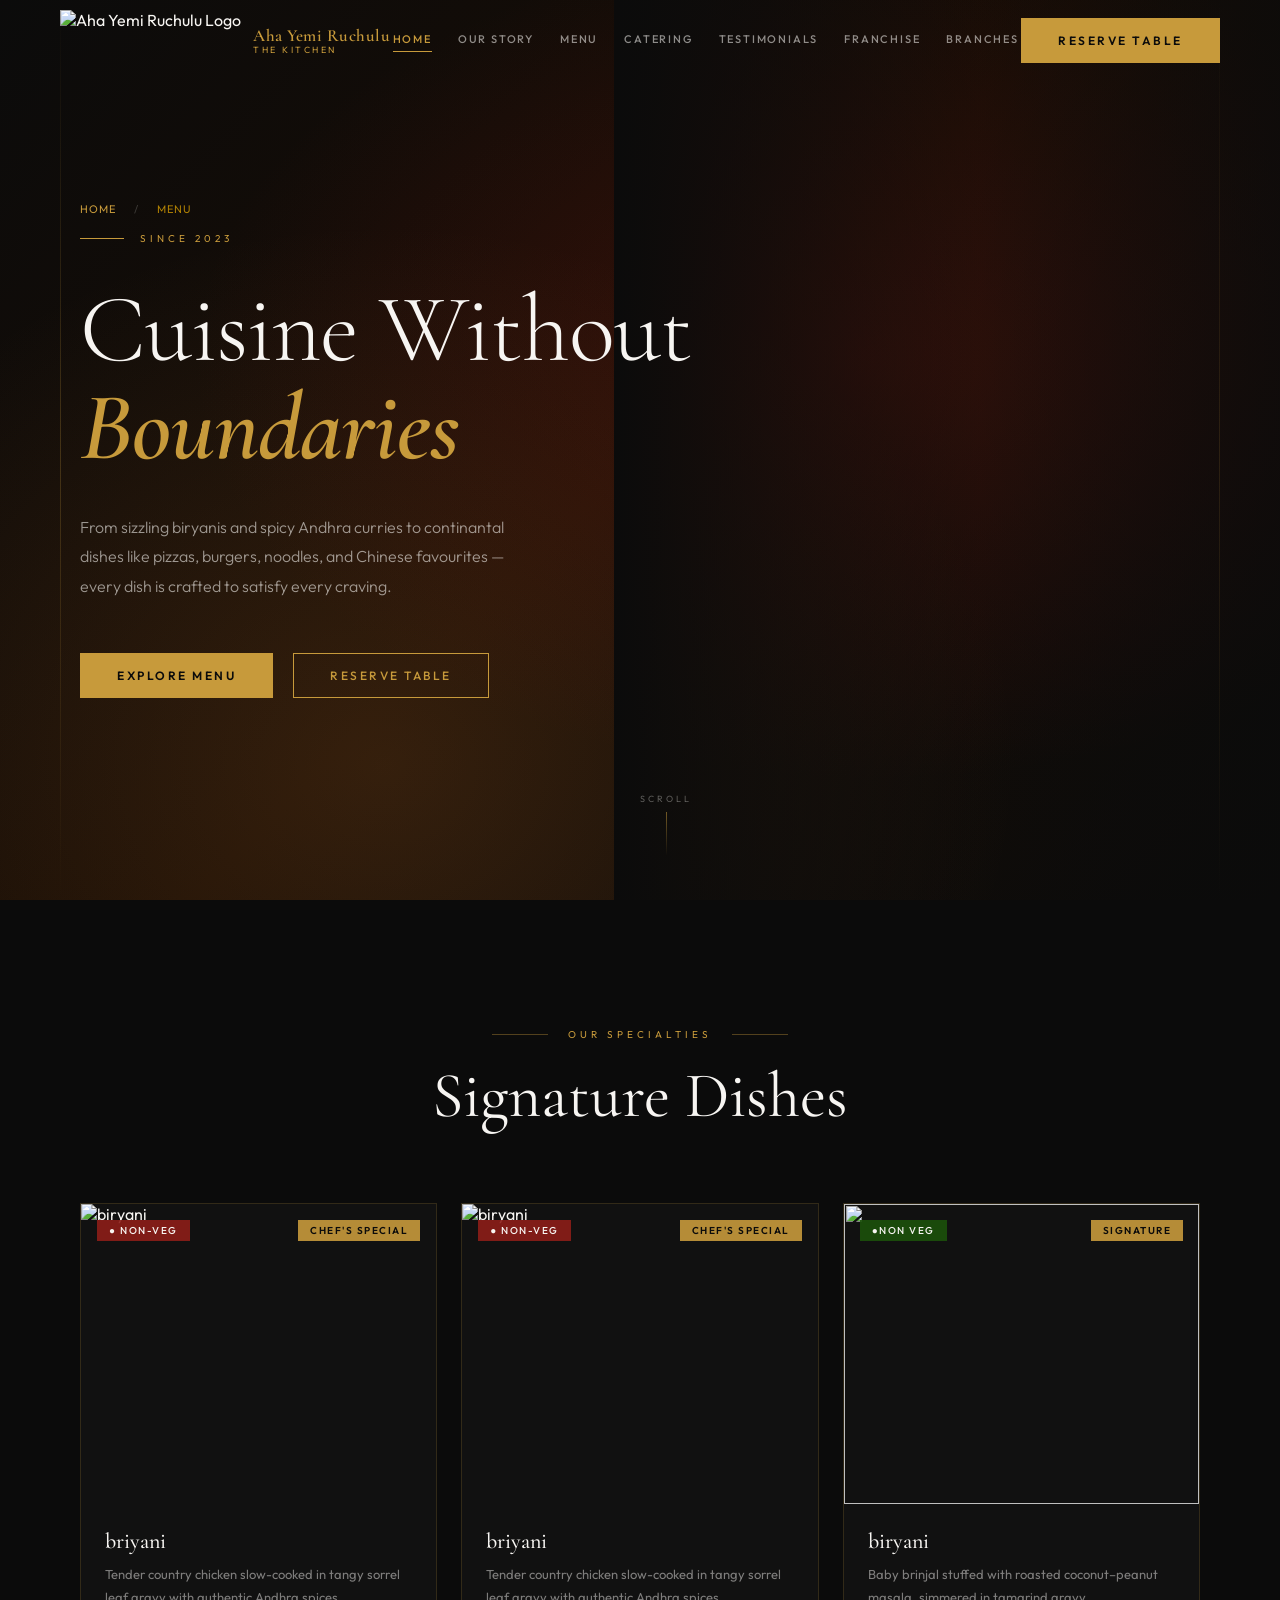
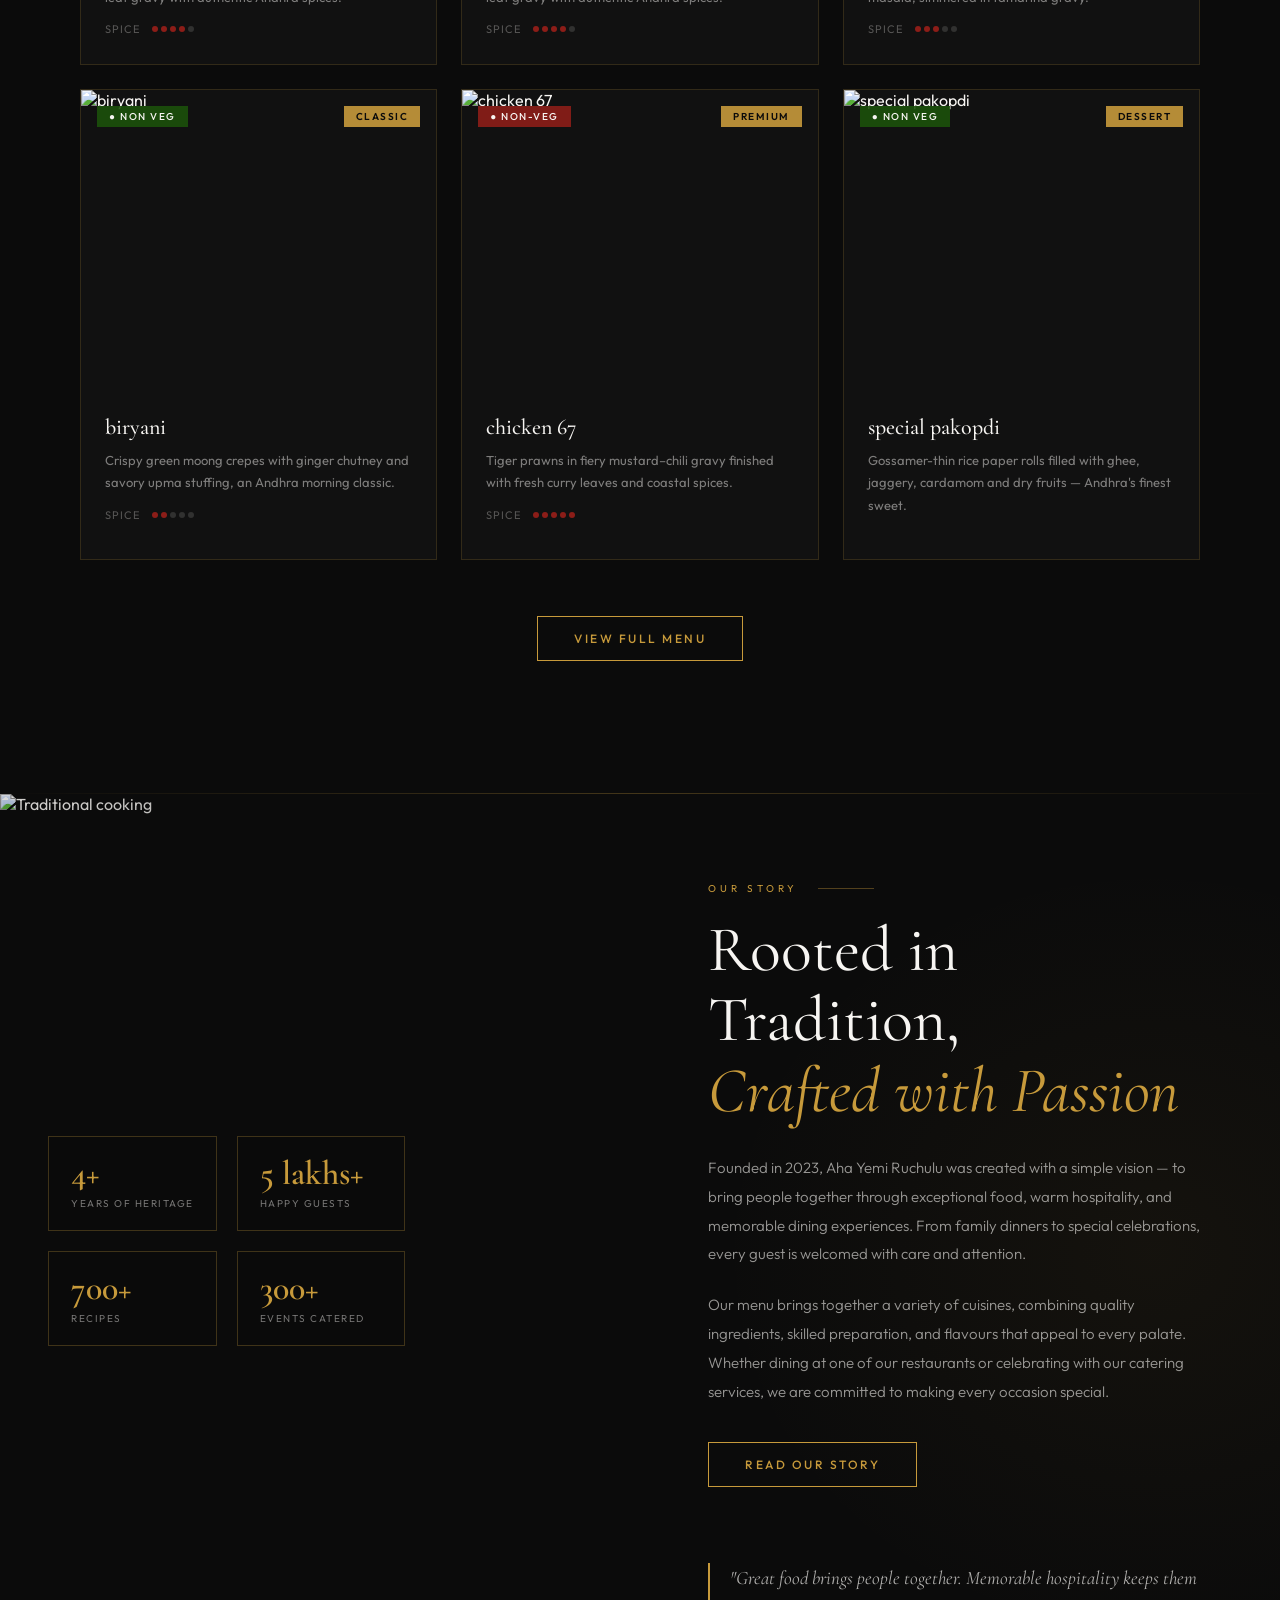
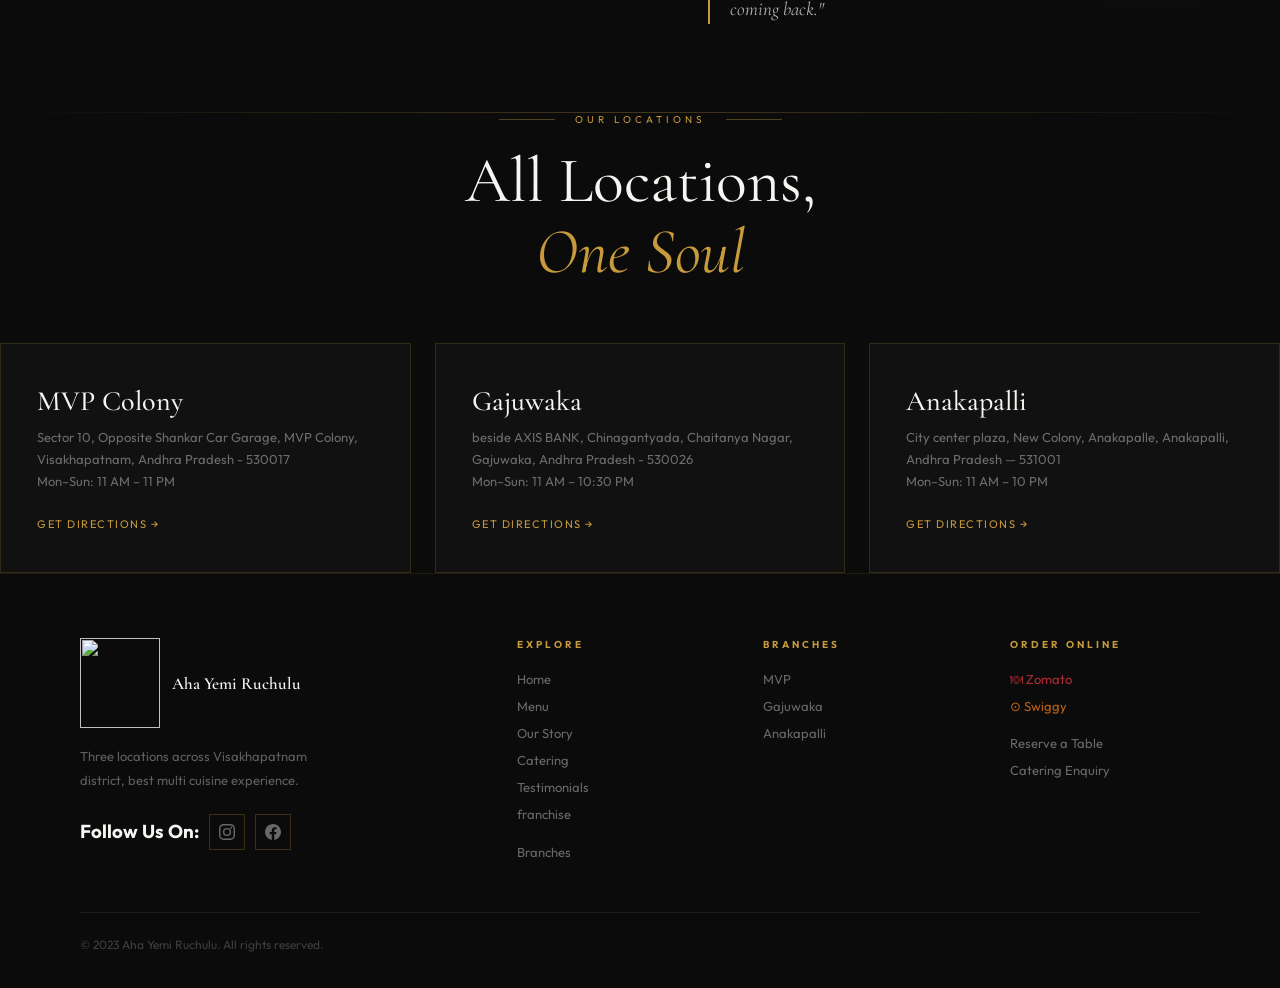
==== index.html @ ed6bdd8c "Update index.html" ====
<!DOCTYPE html>
<html lang="en">
<head>
  <meta charset="UTF-8">
  <meta name="viewport" content="width=device-width, initial-scale=1.0">
  <title>Aha Yemi Ruchulu</title>
  <link rel="icon" type="image/png" href="https://res.cloudinary.com/dfei2jta8/image/upload/v1780741796/Aha-Logo_krzi1l.png">
  <meta name="description" content="Experience the finest blend of Indian, Chinese, Continental, Burgers, Pizzas, and signature Andhra specialties at Aha Yemi Ruchulu — where every craving finds its perfect flavor.">
  
<link rel="stylesheet" href="css/style.css">
<link rel="stylesheet" href="css/story.css">
<link rel="stylesheet" href="css/testimonials.css">
<link rel="stylesheet" href="css/reseve.css">
<link rel="stylesheet" href="css/catering.css">
<link rel="stylesheet" href="css/branches.css">
</head>
<body>

<!-- ═══ NAVBAR ═══ -->
<nav id="navbar">
  <a href="index.html" class="nav-logo">
   <div class="nav-logo-icon">
  <img
    class="logo-img"
    src="https://res.cloudinary.com/dfei2jta8/image/upload/v1780741796/Aha-Logo_krzi1l.png"
    alt="Aha Yemi Ruchulu Logo">
</div>
    <div class="nav-logo-text"><h2>Aha Yemi Ruchulu</h2><span> The Kitchen</span></div>
  </a>
  <div class="nav-links">
    <a href="index.html" data-page="home">Home</a>
    <a href="story.html">Our Story</a>
    <a href="menu.html">Menu</a>
    <a href="catering.html">Catering</a>
    <a href="testimonials.html">testimonials</a>
    <a href="franchise.html">franchise</a>
    <a href="branches.html">Branches</a>
  </div>
  <a href="reserve.html" class="btn-fill nav-cta desktop">Reserve Table</a>
  <button class="hamburger" id="hamburger" aria-label="Open menu">
    <span></span><span></span><span></span>
  </button>
</nav>

<!-- ═══ MOBILE MENU ═══ -->
<div id="mobile-menu" class="mobile-menu">
  <button class="mobile-close" id="mobile-close">✕</button>
  <a href="index.html">Home</a>
  <a href="menu.html">Menu</a>
  <a href="story.html">Our Story</a>
  <a href="catering.html">Catering</a>
  <a href="testimonials.html">testimonials</a>
  <a href="franchise.html">franchise</a>
  <a href="branches.html">Branches</a>
  <a href="reserve.html">Reserve Table</a>
</div>

<!-- ═══ HERO ═══ -->
<section class="hero">
  <div class="hero-bg"></div>
  <div class="hero-img-wrap">
    <img src="https://i.pinimg.com/1200x/a8/12/cb/a812cbc6dd3bc64626fde66f10c3a829.jpg" alt="Telugu cuisine spread">
    <!-- https://images.unsplash.com/photo-1567337710282-00832b415979?w=1400&q=80 -->
  </div>
  <div class="hero-line-l"></div>
  <div class="hero-line-r"></div>
  <div class="hero-content">
        <div class="breadcrumb"><a href="index.html">Home</a><span class="sep">/</span><span>Menu</span></div>
    <div class="hero-eyebrow">
      <span class="line"></span>
      <span>since 2023 </span>
    </div>
    <h1 class="hero-title">Cuisine Without</h1>
    <span class="hero-title-accent">Boundaries</span>
    <p class="hero-sub">From sizzling biryanis and spicy Andhra curries to continantal dishes like pizzas, burgers, noodles, and Chinese favourites — every dish is crafted to satisfy every craving.</p>
    <div class="hero-actions">
      <a href="menu.html" class="btn-fill">Explore Menu</a>
      <a href="reserve.html" class="btn-gold">Reserve Table</a>
    </div>
  </div>
  <div class="hero-scroll">
    <span>Scroll</span>
    <div class="hero-scroll-line"></div>
  </div>
</section>

<!-- ═══ TICKER ═══ -->
<!-- <div class="ticker-strip">
  <div class="ticker-inner">
    <span>● Authentic Andhra Flavors</span>
    <span>● Slow-Cooked Biryanis</span>
    <span>● Gongura Specialties</span>
    <span>● Andhra Thali</span>
    <span>● Hyderabadi Classics</span>
    <span>● Traditional Sweets</span>
    <span>● Farm-Fresh Ingredients</span>
    <span>● Visakhapatnam's Finest</span>
    <span>● Authentic Andhra Flavors</span>
    <span>● Slow-Cooked Biryanis</span>
    <span>● Gongura Specialties</span>
    <span>● Andhra Thali</span>
    <span>● Hyderabadi Classics</span>
    <span>● Traditional Sweets</span>
    <span>● Farm-Fresh Ingredients</span>
    <span>● Visakhapatnam's Finest</span>
  </div>
</div> -->

<!-- ═══ SIGNATURE DISHES ═══ -->
<section class="dishes-section">
  <div class="reveal" style="text-align:center; margin-bottom:72px;">
    <div class="sec-label"><span>Our Specialties</span></div>
    <h2 class="sec-title center">Signature Dishes</h2>
  </div>
  <div class="dishes-grid">

    <div class="dish-card reveal delay-1">
      <div class="dish-card-img">
        <img src="assets/DSC01522.JPG" alt="biryani">
        <div class="dish-card-tags">
          <span class="tag-pill tag-nonv">● Non-Veg</span>
          <span class="tag-pill tag-gold">Chef's Special</span>
        </div>
      </div>
      <div class="dish-info">
        <div class="dish-name-row">
          <h3 class="dish-name">briyani</h3>
        </div>
        <p class="dish-desc">Tender country chicken slow-cooked in tangy sorrel leaf gravy with authentic Andhra spices.</p>
        <div class="dish-meta">
          <span style="font-size:11px;color:rgba(247,245,242,.3);letter-spacing:1px;text-transform:uppercase;">Spice</span>
          <div class="spice"><div class="sp on"></div><div class="sp on"></div><div class="sp on"></div><div class="sp on"></div><div class="sp"></div></div>
        </div>
      </div>
    </div>

    <div class="dish-card reveal delay-1">
      <div class="dish-card-img">
        <img src="assets/DSC01412.JPG" alt="biryani">
        <div class="dish-card-tags">
          <span class="tag-pill tag-nonv">● Non-Veg</span>
          <span class="tag-pill tag-gold">Chef's Special</span>
        </div>
      </div>
      <div class="dish-info">
        <div class="dish-name-row">
          <h3 class="dish-name">briyani</h3>
        </div>
        <p class="dish-desc">Tender country chicken slow-cooked in tangy sorrel leaf gravy with authentic Andhra spices.</p>
        <div class="dish-meta">
          <span style="font-size:11px;color:rgba(247,245,242,.3);letter-spacing:1px;text-transform:uppercase;">Spice</span>
          <div class="spice"><div class="sp on"></div><div class="sp on"></div><div class="sp on"></div><div class="sp on"></div><div class="sp"></div></div>
        </div>
      </div>
    </div>

    <div class="dish-card reveal delay-3">
      <div class="dish-card-img">
        <img src="assets/menu_image.jpg" >
        <div class="dish-card-tags">
          <span class="tag-pill tag-veg">●Non Veg</span>
          <span class="tag-pill tag-gold">Signature</span>
        </div>
      </div>
      <div class="dish-info">
        <div class="dish-name-row">
          <h3 class="dish-name">biryani</h3>
        </div>
        <p class="dish-desc">Baby brinjal stuffed with roasted coconut–peanut masala, simmered in tamarind gravy.</p>
        <div class="dish-meta">
          <span style="font-size:11px;color:rgba(247,245,242,.3);letter-spacing:1px;text-transform:uppercase;">Spice</span>
          <div class="spice"><div class="sp on"></div><div class="sp on"></div><div class="sp on"></div><div class="sp"></div><div class="sp"></div></div>
        </div>
      </div>
    </div>

    <div class="dish-card reveal delay-1">
      <div class="dish-card-img">
        <img src="assets/DSC01526.JPG" alt="biryani">
        <div class="dish-card-tags">
          <span class="tag-pill tag-veg">● Non Veg</span>
          <span class="tag-pill tag-gold">Classic</span>
        </div>
      </div>
      <div class="dish-info">
        <div class="dish-name-row">
          <h3 class="dish-name">biryani</h3>
          <!-- <span class="dish-price">₹180</span> -->
        </div>
        <p class="dish-desc">Crispy green moong crepes with ginger chutney and savory upma stuffing, an Andhra morning classic.</p>
        <div class="dish-meta">
          <span style="font-size:11px;color:rgba(247,245,242,.3);letter-spacing:1px;text-transform:uppercase;">Spice</span>
          <div class="spice"><div class="sp on"></div><div class="sp on"></div><div class="sp"></div><div class="sp"></div><div class="sp"></div></div>
        </div>
      </div>
    </div>

    <div class="dish-card reveal delay-2">
      <div class="dish-card-img">
        <img src="assets/DSC01455.JPG" alt="chicken 67">
        <div class="dish-card-tags">
          <span class="tag-pill tag-nonv">● Non-Veg</span>
          <span class="tag-pill tag-gold">Premium</span>
        </div>
      </div>
      <div class="dish-info">
        <div class="dish-name-row">
          <h3 class="dish-name">chicken 67</h3>
        </div>
        <p class="dish-desc">Tiger prawns in fiery mustard–chili gravy finished with fresh curry leaves and coastal spices.</p>
        <div class="dish-meta">
          <span style="font-size:11px;color:rgba(247,245,242,.3);letter-spacing:1px;text-transform:uppercase;">Spice</span>
          <div class="spice"><div class="sp on"></div><div class="sp on"></div><div class="sp on"></div><div class="sp on"></div><div class="sp on"></div></div>
        </div>
      </div>
    </div>

    <div class="dish-card reveal delay-3">
      <div class="dish-card-img">
        <img src="assets/DSC01365.JPG" alt="special pakopdi">
        <div class="dish-card-tags">
          <span class="tag-pill tag-veg">● Non Veg</span>
          <span class="tag-pill tag-gold">Dessert</span>
        </div>
      </div>
      <div class="dish-info">
        <div class="dish-name-row">
          <h3 class="dish-name">special pakopdi</h3>
        </div>
        <p class="dish-desc">Gossamer-thin rice paper rolls filled with ghee, jaggery, cardamom and dry fruits — Andhra's finest sweet.</p>
      </div>
    </div>

  </div>
  <div style="text-align:center;margin-top:56px;">
    <a href="menu.html" class="btn-gold">View Full Menu</a>
  </div>
</section>

<div class="section-divider"></div>

<!-- ═══ STORY STRIP ═══ -->
<section class="story-strip">
  <div class="story-img reveal-l">
    <img src="assets/DSC01334.JPG" alt="Traditional cooking">
    <div class="story-stats">
      <div class="stat-box"><div class="stat-num" data-count="15" data-suffix="+">4+</div><div class="stat-label">Years Of Heritage</div></div>
      <div class="stat-box"><div class="stat-num" data-count="500000" data-suffix="+">5 lakhs+</div><div class="stat-label">Happy Guests</div></div>
      <div class="stat-box"><div class="stat-num" data-count="120" data-suffix="+">700+</div><div class="stat-label">Recipes</div></div>
      <div class="stat-box"><div class="stat-num" data-count="500" data-suffix="+">300+</div><div class="stat-label">Events Catered</div></div>
    </div>
  </div>
  <div class="story-text reveal-r">
    <div class="sec-label left"><span>Our Story</span></div>
    <h2 class="sec-title" style="margin-bottom:28px;">
      Rooted in Tradition,<br><em>Crafted with Passion</em>
    </h2>
    <p style="font-size:15px;line-height:1.92;color:rgba(247,245,242,.6);margin-bottom:22px;font-weight:300;">
      Founded in 2023, Aha Yemi Ruchulu was created with a simple vision — to bring people together through exceptional food, warm hospitality, and memorable dining experiences. From family dinners to special celebrations, every guest is welcomed with care and attention.
    </p>
    
    <p style="font-size:15px;line-height:1.92;color:rgba(247,245,242,.6);margin-bottom:36px;font-weight:300;">
      Our menu brings together a variety of cuisines, combining quality ingredients, skilled preparation, and flavours that appeal to every palate. Whether dining at one of our restaurants or celebrating with our catering services, we are committed to making every occasion special.
    </p>
    
    <a href="story.html" class="btn-gold">Read Our Story</a>
    
    <div class="story-quote">
      "Great food brings people together. Memorable hospitality keeps them coming back."
    </div>
  </div>
</section>

<div class="section-divider"></div>

<!-- ═══ BRANCHES STRIP ═══ -->
<section class="z">
  <div class="reveal" style="text-align:center;margin-bottom:56px;">
    <div class="sec-label"><span>Our Locations</span></div>
    <h2 class="sec-title center">All Locations,<br><em>One Soul</em></h2>
  </div>
  <div class="locations-grid">
    <a href="https://maps.app.goo.gl/ovn1dA99WKLaHt5z6" class="location-card reveal delay-1" target="_blank">

      <h3>MVP Colony</h3>
      <p>Sector 10, Opposite Shankar Car Garage, MVP Colony, Visakhapatnam, Andhra Pradesh - 530017<br>Mon–Sun: 11 AM – 11 PM</p>
      <span class="loc-link">Get Directions →</span>
    </a>
    <a href="https://maps.app.goo.gl/y9RdgmKpkf8jzEqk9" class="location-card reveal delay-2" target="_blank">

      <h3>Gajuwaka</h3>
      <p>beside AXIS BANK, Chinagantyada, Chaitanya Nagar, Gajuwaka, Andhra Pradesh - 530026<br>Mon–Sun: 11 AM – 10:30 PM</p>
      <span class="loc-link">Get Directions →</span>
    </a>
    <a href="https://maps.app.goo.gl/Mw4kasLbXvY4PgF19" class="location-card reveal delay-3" target="_blank">

      <h3>Anakapalli</h3>
      <p>City center plaza, New Colony, Anakapalle, Anakapalli, Andhra Pradesh — 531001<br>Mon–Sun: 11 AM – 10 PM</p>
      <span class="loc-link">Get Directions →</span>
    </a>
  </div>
</section>


<!-- ==== FOOTER ==== -->
<footer class="footer">
  <div class="footer-grid">
    <div class="footer-brand">
      <div class="footer-brand-logo"><div class="">
        <span><img src="https://res.cloudinary.com/dfei2jta8/image/upload/v1780741796/Aha-Logo_krzi1l.png" style="width: 80px; height: 90px;"></span>
      </div><h3>Aha Yemi Ruchulu</h3></div>
      <p>Three locations across Visakhapatnam district, best multi cuisine experience.</p>
      <div class="footer-socials">
        <h3 style="position: relative; top:5px;">Follow Us On:</h3>
        <a href="https://www.instagram.com/aha_yemi_ruchulu/" class="soc soc-ig" title="Instagram" target="_blank">
          <svg viewBox="0 0 24 24" width="16" height="16" fill="currentColor"><path d="M12 2.163c3.204 0 3.584.012 4.85.07 3.252.148 4.771 1.691 4.919 4.919.058 1.265.069 1.645.069 4.849 0 3.205-.012 3.584-.069 4.849-.149 3.225-1.664 4.771-4.919 4.919-1.266.058-1.644.07-4.85.07-3.204 0-3.584-.012-4.849-.07-3.26-.149-4.771-1.699-4.919-4.92-.058-1.265-.07-1.644-.07-4.849 0-3.204.013-3.583.07-4.849.149-3.227 1.664-4.771 4.919-4.919 1.266-.057 1.645-.069 4.849-.069zM12 0C8.741 0 8.333.014 7.053.072 2.695.272.273 2.69.073 7.052.014 8.333 0 8.741 0 12c0 3.259.014 3.668.072 4.948.2 4.358 2.618 6.78 6.98 6.98C8.333 23.986 8.741 24 12 24c3.259 0 3.668-.014 4.948-.072 4.354-.2 6.782-2.618 6.979-6.98.059-1.28.073-1.689.073-4.948 0-3.259-.014-3.667-.072-4.947-.196-4.354-2.617-6.78-6.979-6.98C15.668.014 15.259 0 12 0zm0 5.838a6.162 6.162 0 100 12.324 6.162 6.162 0 000-12.324zM12 16a4 4 0 110-8 4 4 0 010 8zm6.406-11.845a1.44 1.44 0 100 2.881 1.44 1.44 0 000-2.881z"/></svg>
        </a>
        <a href="https://www.facebook.com/share/1ChVwjzYAh/?mibextid=wwXIfr" class="soc soc-fb" title="Facebook" target="_blank">
          <svg viewBox="0 0 24 24" width="16" height="16" fill="currentColor"><path d="M24 12.073c0-6.627-5.373-12-12-12s-12 5.373-12 12c0 5.99 4.388 10.954 10.125 11.854v-8.385H7.078v-3.47h3.047V9.43c0-3.007 1.792-4.669 4.533-4.669 1.312 0 2.686.235 2.686.235v2.953H15.83c-1.491 0-1.956.925-1.956 1.874v2.25h3.328l-.532 3.47h-2.796v8.385C19.612 23.027 24 18.062 24 12.073z"/></svg>
        </a>
      </div>
    </div>
    <div class="footer-col"><h4>Explore</h4><ul>
      <li><a href="index.html">Home</a></li>
      <li><a href="menu.html">Menu</a></li>
      <li><a href="story.html">Our Story</a></li>
      <li><a href="catering.html">Catering</a></li>
      <li><a href="testimonials.html">Testimonials</a></li>
      <li><a href="franchise.html">franchise</a><li>
      <li><a href="branches.html">Branches</a></li>
    </ul></div>
    <div class="footer-col"><h4>Branches</h4><ul>
      <li><a href="https://maps.app.goo.gl/ovn1dA99WKLaHt5z6" target="_blank">MVP</a></li>
      <li><a href="https://maps.app.goo.gl/y9RdgmKpkf8jzEqk9" target="_blank">Gajuwaka</a></li>
      <li><a href="https://maps.app.goo.gl/Mw4kasLbXvY4PgF19" target="_blank">Anakapalli</a></li>
    </ul></div>
    <div class="footer-col"><h4>Order Online</h4><ul>
      <li><a href="https://www.zomato.com/visakhapatnam/aha-yemi-ruchulu-mvp-colony-vizag" style="color:rgba(226,55,68,.75);" target="_blank">🍽 Zomato</a></li>
      <li><a href="https://www.swiggy.com/city/vizag/aha-yemi-ruchulu-sector-10-mvp-colony-rest795823" style="color:rgba(252,128,25,.75);" target="_blank">⊙ Swiggy</a></li>
      <li style="margin-top:10px;"><a href="reserve.html">Reserve a Table</a></li>
      <li><a href="catering.html">Catering Enquiry</a></li>
    </ul></div>
  </div>
  <div class="footer-bottom"><p>© 2023 Aha Yemi Ruchulu. All rights reserved.</p></div>
</footer>












<style>
.soc-ig:hover{border-color:#E1306C!important;color:#E1306C!important;}
.soc-fb:hover{border-color:#1877F2!important;color:#1877F2!important;}
.soc-yt:hover{border-color:#FF0000!important;color:#FF0000!important;}
.soc-zomato{border-color:rgba(226,55,68,.28)!important;color:rgba(226,55,68,.7)!important;}
.soc-zomato:hover{border-color:#E23744!important;color:#E23744!important;}
.soc-swiggy{border-color:rgba(252,128,25,.28)!important;color:rgba(252,128,25,.7)!important;}
.soc-swiggy:hover{border-color:#FC8019!important;color:#FC8019!important;}
.footer-col a{color:rgba(247,245,242,.4);transition:color .3s;text-decoration:none;}
.footer-col a:hover{color:var(--gld);}
</style>

<script>
  document.addEventListener("DOMContentLoaded", () => {
    const track = document.getElementById("supportTrack");
    const prevBtn = document.getElementById("supportPrevBtn");
    const nextBtn = document.getElementById("supportNextBtn");
    const fill = document.getElementById("supportProgress");
  
    if (!track || !prevBtn || !nextBtn || !fill) return;
  
    // The distance to jump on each click (1 Card Width + 1 Gap space)
    const scrollAmount = 344; 
  
    // Click Event Listeners
    nextBtn.addEventListener("click", () => {
      track.scrollBy({
        left: scrollAmount,
        behavior: "smooth"
      });
    });
  
    prevBtn.addEventListener("click", () => {
      track.scrollBy({
        left: -scrollAmount,
        behavior: "smooth"
      });
    });
  
    // Dynamic Progress Bar updates
    const updateProgress = () => {
      const maxScroll = track.scrollWidth - track.clientWidth;
      if (maxScroll <= 0) {
        fill.style.width = "0%";
        return;
      }
      const percentage = (track.scrollLeft / maxScroll) * 100;
      fill.style.width = `${percentage}%`;
    };
  
    track.addEventListener("scroll", updateProgress);
    window.addEventListener("resize", updateProgress);
    updateProgress();
  });

  (function () {
    var ham = document.getElementById('hamburger');
    var mob = document.getElementById('mobile-menu');
    var cls = document.getElementById('mobile-close');

    if (!ham || !mob) return;

    // Remove any old listeners by cloning
    var newHam = ham.cloneNode(true);
    ham.parentNode.replaceChild(newHam, ham);

    newHam.addEventListener('click', function () {
      mob.classList.add('open');
    });

    if (cls) {
      cls.addEventListener('click', function () {
        mob.classList.remove('open');
      });
    }

    // Close when any link inside is clicked
    mob.querySelectorAll('a').forEach(function (a) {
      a.addEventListener('click', function () {
        mob.classList.remove('open');
      });
    });

    // Close on outside click
    document.addEventListener('click', function (e) {
      if (mob.classList.contains('open') &&
          !mob.contains(e.target) &&
          !newHam.contains(e.target)) {
        mob.classList.remove('open');
      }
    });
  })();
  </script>

<script src="js/main.js"></script>
<script src="js/catering.js"></script>
<script src="js/story.js"></script>
<script src="js/testimonials.js"></script>
<script src="js/branches.js"></script>
<button id="scroll-top-btn" aria-label="Scroll to top">
  <svg viewBox="0 0 24 24" fill="none" stroke="currentColor" stroke-width="2" stroke-linecap="round" stroke-linejoin="round">
    <polyline points="18 15 12 9 6 15"></polyline>
  </svg>
</button>
</body>
</html>
---- css/style.css ----
@import url('https://fonts.googleapis.com/css2?family=Cormorant+Garamond:ital,wght@0,300;0,400;0,500;0,600;1,300;1,400;1,500&family=Outfit:wght@300;400;500;600&display=swap');

/* ═══════════════════════════════════════════════
   VARIABLES & RESET
═══════════════════════════════════════════════ */
:root {
  --blk:  #0B0B0B;
  --ofw:  #F7F5F2;
  --gld:  #C79A3B;
  --cop:  #B87333;
  --red:  #8C1D18;
  --card: #111111;
  --card2:#0E0E0E;
  --bdr:  rgba(199,154,59,.18);
  --nav-h: 80px;
}
*, *::before, *::after { margin:0; padding:0; box-sizing:border-box; }
html { scroll-behavior:smooth; }
body { background:var(--blk); color:var(--ofw); font-family:'Outfit',sans-serif; overflow-x:hidden; -webkit-font-smoothing:antialiased; }
a { text-decoration:none; color:inherit; }
img { display:block; max-width:100%; }
button, input, textarea, select { font-family:inherit; }
ul { list-style:none; }

/* ═══════════════════════════════════════════════
   TYPOGRAPHY HELPERS
═══════════════════════════════════════════════ */
.serif { font-family:'Cormorant Garamond',serif; }
.gold  { color:var(--gld); }
.muted { color:rgba(247,245,242,.5); }
.sec-label {
  display:flex; align-items:center; justify-content:center; gap:20px; margin-bottom:20px;
}
.sec-label::before, .sec-label::after {
  content:''; width:56px; height:1px; background:rgba(199,154,59,.38);
}
.sec-label.left { justify-content:flex-start; }
.sec-label.left::before { display:none; }
.sec-label span { font-size:10px; letter-spacing:4px; color:var(--gld); text-transform:uppercase; }
.sec-title {
  font-family:'Cormorant Garamond',serif;
  font-size:clamp(36px,5vw,68px);
  font-weight:400; line-height:1.1;
}
.sec-title.center { text-align:center; }
.sec-title em { color:var(--gld); font-style:italic; }

/* ═══════════════════════════════════════════════
   BUTTONS
═══════════════════════════════════════════════ */
.btn-gold {
  background:transparent; border:1px solid var(--gld); color:var(--gld);
  padding:14px 36px; font-size:12px; font-weight:500; letter-spacing:2.5px;
  text-transform:uppercase; cursor:pointer; transition:all .4s ease;
  position:relative; overflow:hidden; z-index:0; display:inline-block;
}
.btn-gold::before {
  content:''; position:absolute; inset:0; background:var(--gld);
  transform:scaleX(0); transform-origin:left;
  transition:transform .4s cubic-bezier(.16,10,.3,1); z-index:-1;
}
.btn-gold:hover::before { transform:scaleX(1); }
.btn-gold:hover { color:var(--blk); }

.btn-fill {
  background:var(--gld); border:1px solid var(--gld); color:var(--blk);
  padding:14px 36px; font-size:12px; font-weight:600; letter-spacing:2.5px;
  text-transform:uppercase; cursor:pointer; transition:all .3s ease; display:inline-block;
}
.btn-fill:hover { background:transparent; color:var(--gld); }

.btn-red {
  background:var(--red); border:1px solid var(--red); color:var(--ofw);
  padding:14px 36px; font-size:12px; font-weight:600; letter-spacing:2px;
  text-transform:uppercase; cursor:pointer; transition:all .3s ease; display:inline-block;
}
.btn-red:hover { background:transparent; color:var(--red); }

/* ═══════════════════════════════════════════════
   FORM INPUTS
═══════════════════════════════════════════════ */
.form-input {
  background:rgba(247,245,242,.04); border:1px solid rgba(199,154,59,.22);
  color:var(--ofw); padding:16px 20px; font-size:14px; outline:none;
  transition:border-color .3s ease; width:100%;
}
.form-input:focus { border-color:var(--gld); }
.form-input::placeholder { color:rgba(247,245,242,.28); }
select.form-input option { background:#141414; color:var(--ofw); }
.form-row { display:grid; grid-template-columns:1fr 1fr; gap:16px; margin-bottom:16px; }
.form-row.single { grid-template-columns:1fr; }
.form-group { margin-bottom:16px; }
.form-label { font-size:11px; letter-spacing:2px; color:var(--gld); text-transform:uppercase; display:block; margin-bottom:8px; }

/* ═══════════════════════════════════════════════
   NAVBAR
═══════════════════════════════════════════════ */
#navbar {
  position:fixed; top:0; left:0; right:0; z-index:1000;
  padding:0 60px; height:var(--nav-h);
  display:flex; align-items:center; justify-content:space-between;
  background:transparent; transition:all .5s ease;
}
#navbar.scrolled {
  background:rgba(11,11,11,.95);
  backdrop-filter:blur(24px);
  border-bottom:1px solid rgba(199,154,59,.12);
}
.nav-logo { display:flex; align-items:center; gap:12px; }
/* .nav-logo-icon {
  width:80px; height:80px; border:1px solid var(--gld);
  display:flex; align-items:center; justify-content:center;
  transform:rotate(45deg); flex-shrink:0;
} */
.nav-logo-icon span {
  transform:rotate(-45deg); color:var(--gld);
  font-size:17px; font-family:'Cormorant Garamond',serif;
}
.nav-logo-text h2 {
  font-family:'Cormorant Garamond',serif;
  font-size:17px; font-weight:600; letter-spacing:.5px; white-space:nowrap; color:var(--gld);

}
.nav-logo-text span {
  font-size:9px; letter-spacing:2.5px; color:var(--gld);
  text-transform:uppercase; display:block; margin-top:-2px;
}
.nav-links { display:flex; gap:26px; align-items:center; }
.nav-links a {
  color:rgba(247,245,242,.55); font-size:11px; letter-spacing:1.8px;
  text-transform:uppercase; font-weight:500; transition:color .3s ease;
  position:relative; padding-bottom:2px;
}
.nav-links a:hover, .nav-links a.active { color:var(--gld); }
.nav-links a.active::after {
  content:''; position:absolute; bottom:-4px; left:0; right:0;
  height:1px; background:var(--gld);
}
.hamburger {
  display:none; flex-direction:column; gap:5px;
  cursor:pointer; background:none; border:none;
}
.hamburger span {
  display:block; width:24px; height:1.5px;
  background:var(--ofw); transition:all .3s;
}

/* ═══════════════════════════════════════════════
   MOBILE MENU
═══════════════════════════════════════════════ */
.mobile-menu {
  display:none; 
  position:fixed; 
  inset:0;
  background:rgba(11,11,11,.98); 
  z-index:999;
  flex-direction:column;
   align-items:center;
  justify-content:center; 
  gap:28px;
}
.mobile-menu.open { display:flex; animation:fadeIn .3s ease; }
.mobile-menu a {
  font-family:'Cormorant Garamond',serif;
  font-size:34px; font-weight:400;
  color:rgba(247,245,242,.65); transition:color .3s;
}
.mobile-menu a:hover { color:var(--gld); }
.mobile-close {
  position:absolute; top:28px; right:28px;
  background:none; border:none; color:var(--ofw);
  font-size:26px; cursor:pointer; line-height:1;
}

/* ═══════════════════════════════════════════════
   TICKER STRIP
═══════════════════════════════════════════════ */
.ticker-strip { background:var(--gld); padding:16px 0; overflow:hidden; }
.ticker-inner {
  display:inline-flex; gap:56px; white-space:nowrap;
  animation:ticker 35s linear infinite;
}
.ticker-inner span {
  color:var(--blk); font-size:11px; letter-spacing:2px;
  font-weight:600; text-transform:uppercase; flex-shrink:0;
}

/* ═══════════════════════════════════════════════
   FOOTER
═══════════════════════════════════════════════ */
.footer { padding:64px 80px 36px; border-top:1px solid rgba(199,154,59,.12); }
.footer-grid { display:grid; grid-template-columns:2fr 1fr 1fr 1fr; gap:56px; margin-bottom:52px; }
.footer-brand-logo { display:flex; align-items:center; gap:12px; margin-bottom:16px; }
.footer-brand-logo .icon {
  width:32px; height:32px; border:1px solid var(--gld);
  display:flex; align-items:center; justify-content:center;
  transform:rotate(45deg); flex-shrink:0;
}
.footer-brand-logo .icon span {
  transform:rotate(-45deg); color:var(--gld);
  font-size:15px; font-family:'Cormorant Garamond',serif;
}
.footer-brand-logo h3 {
  font-family:'Cormorant Garamond',serif;
  font-size:17px; font-weight:600;
}
.footer-brand p { font-size:13px; color:rgba(247,245,242,.36); line-height:1.85; max-width:270px; }
.footer-socials { display:flex; gap:10px; margin-top:22px; }
.soc {
  width:36px; height:36px;
  border:1px solid rgba(199,154,59,.25);
  display:flex; align-items:center; justify-content:center;
  cursor:pointer; font-size:11px; font-weight:600;
  color:rgba(247,245,242,.4); transition:all .3s;
}
.our-online-partners{
  width:36px; height:36px;
  border:1px solid rgba(199,154,59,.25);
  position:right;
  display:flex; align-items:center; justify-content:center;
  cursor:pointer; font-size:11px; font-weight:600;
  color:rgba(247,245,242,.4); transition:all .3s;
}
.soc:hover { border-color:var(--gld); color:var(--gld); }
.footer-col h4 { font-size:10px; letter-spacing:3px; color:var(--gld); text-transform:uppercase; margin-bottom:20px; }
.footer-col ul { display:flex; flex-direction:column; gap:11px; }
.footer-col li { font-size:13px; color:rgba(247,245,242,.4); cursor:pointer; transition:color .3s; }
.footer-col li:hover { color:var(--gld); }
.footer-bottom {
  border-top:1px solid rgba(247,245,242,.07); padding-top:24px;
  display:flex; justify-content:space-between; align-items:center;
}
.footer-bottom p { font-size:12px; color:rgba(247,245,242,.22); }
.footer-bottom span {
  font-family:'Cormorant Garamond',serif;
  font-size:16px; color:rgba(199,154,59,.42); font-style:italic;
}

/* ═══════════════════════════════════════════════
   SHARED COMPONENTS
═══════════════════════════════════════════════ */
.veg-dot {
  width:12px; height:12px; border:1.5px solid; flex-shrink:0;
  display:inline-flex; align-items:center; justify-content:center;
}
.veg-dot.v { border-color:#3B6D11; }
.veg-dot.n { border-color:var(--red); }
.veg-dot::after { content:''; width:5px; height:5px; border-radius:50%; }
.veg-dot.v::after { background:#3B6D11; }
.veg-dot.n::after { background:var(--red); }

.spice { display:flex; gap:3px; align-items:center; }
.sp { width:6px; height:6px; border-radius:50%; background:rgba(247,245,242,.14); }
.sp.on { background:var(--red); }

.section-divider {
  height:1px; background:linear-gradient(to right,transparent,rgba(199,154,59,.3),transparent);
  margin:0;
}
.scrollbar-hide::-webkit-scrollbar { display:none; }
.scrollbar-hide { -ms-overflow-style:none; scrollbar-width:none; }

.tag-pill {
  display:inline-block; padding:4px 12px;
  font-size:10px; letter-spacing:1.5px;
  text-transform:uppercase; font-weight:500;
}
.tag-gold { background:rgba(199,154,59,.9); color:var(--blk); font-weight:600; }
.tag-veg  { background:rgba(27,80,10,.9);   color:var(--ofw); }
.tag-nonv { background:rgba(140,29,24,.9);   color:var(--ofw); }

/* ═══════════════════════════════════════════════
   ANIMATIONS & REVEAL
═══════════════════════════════════════════════ */
@keyframes fadeUp { from{opacity:0;transform:translateY(32px)} to{opacity:1;transform:translateY(0)} }
@keyframes fadeIn { from{opacity:0} to{opacity:1} }
@keyframes slideL { from{opacity:0;transform:translateX(-32px)} to{opacity:1;transform:translateX(0)} }
@keyframes slideR { from{opacity:0;transform:translateX(32px)} to{opacity:1;transform:translateX(0)} }
@keyframes scaleIn { from{opacity:0;transform:scale(.93)} to{opacity:1;transform:scale(1)} }
@keyframes float { 0%,100%{transform:translateY(0) translateX(-50%)} 50%{transform:translateY(-10px) translateX(-50%)} }
@keyframes ticker { from{transform:translateX(0)} to{transform:translateX(-50%)} }
@keyframes spin { from{transform:rotate(0deg)} to{transform:rotate(360deg)} }
@keyframes shimmer {
  0%{background-position:-600px 0} 100%{background-position:600px 0}
}
.reveal   { opacity:0; transform:translateY(28px); transition:opacity .8s cubic-bezier(.16,1,.3,1), transform .8s cubic-bezier(.16,1,.3,1); }
.reveal-l { opacity:0; transform:translateX(-28px); transition:opacity .8s cubic-bezier(.16,1,.3,1), transform .8s cubic-bezier(.16,1,.3,1); }
.reveal-r { opacity:0; transform:translateX(28px); transition:opacity .8s cubic-bezier(.16,1,.3,1), transform .8s cubic-bezier(.16,1,.3,1); }
.reveal.vis, .reveal-l.vis, .reveal-r.vis { opacity:1; transform:translate(0); }
.delay-1 { transition-delay:.1s; }
.delay-2 { transition-delay:.2s; }
.delay-3 { transition-delay:.3s; }
.delay-4 { transition-delay:.4s; }

/* ═══════════════════════════════════════════════
   INDEX — HERO
═══════════════════════════════════════════════ */
.hero {
  position:relative; height:100vh;
  display:flex; align-items:center; overflow:hidden;
}
.hero-bg {
  position:absolute; inset:0;
  background:radial-gradient(ellipse at 68% 40%,rgba(140,29,24,.28) 0%,transparent 55%),
             radial-gradient(ellipse at 30% 85%,rgba(184,115,51,.18) 0%,transparent 50%),
             linear-gradient(135deg,#0B0B0B 0%,#190d04 50%,#0B0B0B 100%);
}
.hero-img-wrap {
  position:absolute; right:0; top:0; width:52%; height:100%; overflow:hidden;
}
.hero-img-wrap img {
  width:100%; height:110%; object-fit:cover; opacity:1;
  transform:translateY(-5%); transition:transform 20s ease;
}
.hero-img-wrap::after {
  content:''; position:absolute; inset:0;
  background:linear-gradient(to right,#0B0B0B 0%,rgba(11,11,11,.2) 55%,rgba(11,11,11,.75) 100%);
}
.hero-line-l { position:absolute; left:60px; top:0; bottom:0; width:1px; background:linear-gradient(to bottom,transparent,rgba(199,154,59,.25),transparent); }
.hero-line-r { position:absolute; right:60px; top:0; bottom:0; width:1px; background:linear-gradient(to bottom,transparent,rgba(199,154,59,.14),transparent); }
.hero-content {
  position:relative; padding:0 80px;
  max-width:62%; animation:fadeUp 1.2s ease forwards;
}
.hero-eyebrow {
  display:flex; align-items:center; gap:16px; margin-bottom:36px;
}
.hero-eyebrow .line { width:44px; height:1px; background:var(--gld); }
.hero-eyebrow span { font-size:10px; letter-spacing:4px; color:var(--gld); text-transform:uppercase; }
.hero-title {
  font-family:'Cormorant Garamond',serif;
  font-size:clamp(52px,7.5vw,100px);
  font-weight:300; line-height:1.02; letter-spacing:-1px;
}
.hero-title-accent {
  font-family:'Cormorant Garamond',serif;
  font-size:clamp(52px,7.5vw,100px);
  font-weight:600; line-height:1.02; color:var(--gld);
  font-style:italic; letter-spacing:-1px; margin-bottom:36px;
  display:block;
}
.hero-sub {
  font-size:16px; line-height:1.85;
  color:rgba(247,245,242,.58); max-width:460px;
  margin-bottom:52px; font-weight:300;
}
.hero-actions { display:flex; gap:20px; flex-wrap:wrap; }
.hero-scroll {
  position:absolute; bottom:44px; left:50%;
  display:flex; flex-direction:column; align-items:center; gap:8px;
  animation:float 3s ease-in-out infinite;
}
.hero-scroll span { font-size:9px; letter-spacing:3px; color:rgba(247,245,242,.35); text-transform:uppercase; }
.hero-scroll-line { width:1px; height:44px; background:linear-gradient(to bottom,rgba(199,154,59,.55),transparent); }

/* ═══════════════════════════════════════════════
   INDEX — DISHES SECTION
═══════════════════════════════════════════════ */
.dishes-section { padding:128px 80px; }
.dishes-grid { display:grid; grid-template-columns:repeat(3,1fr); gap:24px; }
.dish-card {
  background:var(--card); border:1px solid var(--bdr); overflow:hidden;
  transition:border-color .5s, box-shadow .5s, transform .5s cubic-bezier(.16,1,.3,1);
  cursor:pointer;
}
.dish-card:hover {
  border-color:var(--gld); transform:translateY(-8px);
  box-shadow:0 32px 64px rgba(0,0,0,.55), 0 0 28px rgba(199,154,59,.1);
}
.dish-card-img { position:relative; overflow:hidden; }
.dish-card-img img {
  width:100%; height:300px; object-fit:cover;
  transition:transform .8s cubic-bezier(.16,1,.3,1);
}
.dish-card:hover .dish-card-img img { transform:scale(1.08); }
.dish-card-tags { position:absolute; top:16px; left:16px; right:16px; display:flex; justify-content:space-between; }
.dish-info { padding:24px 24px 28px; }
.dish-name-row { display:flex; justify-content:space-between; align-items:flex-start; margin-bottom:8px; }
.dish-name {
  font-family:'Cormorant Garamond',serif;
  font-size:22px; font-weight:500; line-height:1.2;
}
.dish-price {
  font-family:'Cormorant Garamond',serif;
  font-size:22px; color:var(--gld); font-weight:600;
  flex-shrink:0; margin-left:12px;
}
.dish-desc { font-size:13px; color:rgba(247,245,242,.48); line-height:1.75; margin-bottom:14px; }
.dish-meta { display:flex; align-items:center; gap:12px; }

/* ═══════════════════════════════════════════════
   INDEX — STORY STRIP
═══════════════════════════════════════════════ */
.story-strip {
  display:grid; grid-template-columns:1fr 1fr;
  position:relative; overflow:hidden;
}
.story-img { position:relative; height:600px; overflow:hidden; }
.story-img img { width:100%; height:100%; object-fit:cover; }
.story-img::after {
  content:''; position:absolute; inset:0;
  background:linear-gradient(to right,rgba(11,11,11,.15),rgba(11,11,11,.5));
}
.story-stats {
  position:absolute; bottom:48px; left:48px;
  display:grid; grid-template-columns:1fr 1fr; gap:20px; z-index:2;
}
.stat-box {
  background:rgba(11,11,11,.84); backdrop-filter:blur(12px);
  border:1px solid rgba(199,154,59,.28); padding:20px 22px;
}
.stat-num {
  font-family:'Cormorant Garamond',serif;
  font-size:34px; font-weight:600; color:var(--gld); line-height:1;
}
.stat-label { font-size:10px; color:rgba(247,245,242,.45); letter-spacing:1.5px; text-transform:uppercase; margin-top:6px; }
.story-text {
  padding:88px 80px 88px 68px;
  display:flex; flex-direction:column; justify-content:center;
  background:radial-gradient(ellipse at 80% 50%,rgba(199,154,59,.05) 0%,transparent 60%);
}
.story-quote {
  border-left:2px solid var(--gld);
  padding-left:20px; margin-top:40px;
  font-family:'Cormorant Garamond',serif;
  font-size:19px; font-style:italic;
  color:rgba(247,245,242,.7); line-height:1.6;
}

/* ═══════════════════════════════════════════════
   INDEX — LOCATIONS STRIP
═══════════════════════════════════════════════ */
.locations-section { padding:80px 80px; background:#0a0a0a; }
.locations-grid {
  display:grid; grid-template-columns:repeat(3,1fr); gap:24px;
}
.location-card {
  background:var(--card); border:1px solid var(--bdr);
  padding:40px 36px; display:block;
  transition:border-color .4s, box-shadow .4s, transform .4s;
}
.location-card:hover {
  border-color:var(--gld); transform:translateY(-6px);
  box-shadow:0 24px 56px rgba(0,0,0,.5);
}
.location-card .loc-label {
  font-size:11px; letter-spacing:3px; color:var(--gld);
  text-transform:uppercase; margin-bottom:12px;
}
.location-card .loc-label.muted { color:rgba(247,245,242,.4); }
.location-card h3 {
  font-family:'Cormorant Garamond',serif;
  font-size:28px; font-weight:500; margin-bottom:8px;
}
.location-card p {
  font-size:13px; color:rgba(247,245,242,.4);
  line-height:1.7; margin-bottom:20px;
}
.location-card .loc-link {
  font-size:11px; color:var(--gld);
  letter-spacing:1.5px; text-transform:uppercase;
}
.story-text .btn-gold { margin-bottom:36px; flex-shrink:0; align-self:flex-start; }

/* ═══════════════════════════════════════════════
   INNER PAGE HERO
═══════════════════════════════════════════════ */
.page-hero {
  padding-top:var(--nav-h);
  min-height:400px; display:flex; align-items:flex-end;
  position:relative; overflow:hidden;
}
.page-hero-bg { position:absolute; inset:0; }
.page-hero-bg img { width:100%; height:100%; object-fit:cover; opacity:.48; }
.page-hero-bg::after {
  content:''; position:absolute; inset:0;
  background:linear-gradient(to top,#0B0B0B 0%,rgba(11,11,11,.45) 100%);
}
.page-hero-content { position:relative; z-index:1; padding:60px 80px; width:100%; }
.breadcrumb {
  display:flex; align-items:center; gap:18px;
  font-size:11px; color:rgba(255, 187, 0, 0.664);
  letter-spacing:1px; text-transform:uppercase; margin-bottom:16px;
}
.breadcrumb a { color:var(--gld); }
.breadcrumb .sep { color:rgba(247,245,242,.2); }
.page-title {
  font-family:'Cormorant Garamond',serif;
  font-size:clamp(44px,6vw,80px);
  font-weight:400; line-height:1.1;
}
.page-title em { color:var(--gld); font-style:italic; }
.page-subtitle {
  font-size:16px; font-weight:300;
  color:rgba(247,245,242,.55); line-height:1.7;
  max-width:560px; margin-top:14px;
}

/* ═══════════════════════════════════════════════
   MENU PAGE
═══════════════════════════════════════════════ */
.menu-section { padding:80px 80px 100px; }
.menu-cta,
.cta-buttons {
  display:flex; justify-content:center; align-items:center;
  gap:24px; flex-wrap:wrap; margin-top:56px; text-align:center;
}
.menu-cta .btn-fill,
.menu-cta .btn-gold,
.cta-buttons .btn-fill,
.cta-buttons .btn-gold {
  display:inline-flex; align-items:center; justify-content:center;
  min-height:48px; padding:14px 36px; font-weight:600;
  line-height:1; box-sizing:border-box;
}
.menu-tabs {
  display:flex; gap:32px; border-bottom:1px solid rgba(247,245,242,.1);
  margin-bottom:48px; overflow-x:auto;
}
.menu-tabs::-webkit-scrollbar { display:none; }
.menu-tab-btn {
  background:transparent; border:none;
  color:rgba(247,245,242,.35); font-size:12px; font-weight:500;
  letter-spacing:2px; text-transform:uppercase; padding:14px 0;
  cursor:pointer; border-bottom:1.5px solid transparent;
  transition:all .3s ease; white-space:nowrap; flex-shrink:0;
}
.menu-tab-btn.act, .menu-tab-btn:hover { color:var(--gld); border-bottom-color:var(--gld); }
.menu-grid {
  display:grid; grid-template-columns:1fr 1fr;
  gap:1px; background:rgba(199,154,59,.08);
}
.menu-item {
  background:var(--blk); padding:28px 32px;
  display:flex; justify-content:space-between; align-items:flex-start;
  transition:background .3s ease; cursor:pointer;
}
.menu-item:hover { background:#141414; }
.menu-item-left { flex:1; }
.menu-item-header { display:flex; align-items:center; gap:10px; margin-bottom:8px; }
.menu-item-name { font-family:'Cormorant Garamond',serif; font-size:21px; font-weight:500; }
.menu-item-desc { font-size:13px; color:rgba(247,245,242,.4); line-height:1.65; padding-left:22px; }
.menu-item-meta { padding-left:22px; margin-top:10px; }
.menu-item-price {
  font-family:'Cormorant Garamond',serif;
  font-size:22px; color:var(--gld); font-weight:500;
  margin-left:28px; flex-shrink:0;
}
.menu-tab-content { display:none; }
.menu-tab-content.active { display:block; animation:fadeIn .4s ease; }
.menu-note {
  margin-top:40px; padding:24px 32px;
  border:1px solid rgba(199,154,59,.18);
  background:rgba(199,154,59,.04);
  font-size:13px; color:rgba(247,245,242,.5); line-height:1.8;
}
.menu-note strong { color:var(--gld); }

/* ═══════════════════════════════════════════════
   STORY PAGE
═══════════════════════════════════════════════ */
.story-section { padding:80px 80px 100px; }
.story-intro-grid { display:grid; grid-template-columns:1fr 1fr; gap:80px; align-items:center; margin-bottom:80px; }
.story-intro-img { position:relative; height:500px; overflow:hidden; }
.story-intro-img img { width:100%; height:100%; object-fit:cover; }
.story-intro-img::before {
  content:''; position:absolute; top:16px; left:16px; right:-16px; bottom:-16px;
  border:1px solid rgba(199,154,59,.3); z-index:-1;
}
.story-intro-text p { font-size:15px; line-height:1.9; color:rgba(247,245,242,.6); font-weight:300; margin-bottom:24px; }
.values-grid { display:grid; grid-template-columns:repeat(3,1fr); gap:1px; background:rgba(199,154,59,.1); margin:80px 0; }
.value-card { background:var(--blk); padding:48px 36px; transition:background .3s; }
.value-card:hover { background:#111111; }
.value-icon {
  width:52px; height:52px; border:1px solid rgba(199,154,59,.3);
  display:flex; align-items:center; justify-content:center;
  font-size:22px; margin-bottom:24px;
}
.value-title { font-family:'Cormorant Garamond',serif; font-size:24px; font-weight:500; margin-bottom:12px; }
.value-desc { font-size:13px; color:rgba(247,245,242,.45); line-height:1.8; }
.timeline { padding:80px 0; }
.timeline-item { display:grid; grid-template-columns:1fr 80px 1fr; gap:0; align-items:center; margin-bottom:0; }
.timeline-item-left { text-align:right; padding:40px 40px 40px 0; }
.timeline-item-right { padding:40px 0 40px 40px; }
.timeline-center { display:flex; flex-direction:column; align-items:center; }
.timeline-dot { width:14px; height:14px; background:var(--gld); border:3px solid var(--blk); box-shadow:0 0 0 1px var(--gld); border-radius:50%; flex-shrink:0; }
.timeline-line { flex:1; width:1px; background:rgba(199,154,59,.25); min-height:60px; }
.timeline-year { font-family:'Cormorant Garamond',serif; font-size:28px; color:var(--gld); font-weight:500; margin-bottom:8px; }
.timeline-text { font-size:14px; color:rgba(247,245,242,.5); line-height:1.75; }

/* ═══════════════════════════════════════════════
   EXPERIENCE / GALLERY PAGE
═══════════════════════════════════════════════ */
.gallery-section { padding:80px 80px 100px; }
.gallery-grid {
  display:grid;
  grid-template-columns:repeat(4,1fr);
  grid-template-rows:repeat(3,260px);
  gap:10px;
}
.gal-item { overflow:hidden; position:relative; cursor:pointer; }
.gal-item img { width:100%; height:100%; object-fit:cover; transition:transform .8s cubic-bezier(.16,1,.3,1); }
.gal-item:hover img { transform:scale(1.08); }
.gal-overlay {
  position:absolute; inset:0;
  background:rgba(199,154,59,.12);
  opacity:0; transition:opacity .4s ease;
  display:flex; align-items:center; justify-content:center;
}
.gal-item:hover .gal-overlay { opacity:1; }
.gal-plus {
  width:44px; height:44px; border:1.5px solid rgba(247,245,242,.85);
  background:rgba(0,0,0,.35); display:flex; align-items:center;
  justify-content:center; font-size:22px; color:var(--ofw);
}
.gal-item.wide  { grid-column:span 2; }
.gal-item.tall  { grid-row:span 2; }

/* Lightbox */
#lightbox {
  display:none; position:fixed; inset:0; z-index:2000;
  background:rgba(0,0,0,.94); align-items:center; justify-content:center;
  padding:40px;
}
#lightbox.open { display:flex; animation:fadeIn .3s ease; }
#lightbox img { max-width:90vw; max-height:85vh; object-fit:contain; }
#lightbox-close {
  position:fixed; top:20px; right:24px;
  background:none; border:none; color:var(--ofw);
  font-size:30px; cursor:pointer; opacity:.7; transition:opacity .3s;
}
#lightbox-close:hover { opacity:1; }

/* ═══════════════════════════════════════════════
   CATERING PAGE
═══════════════════════════════════════════════ */
.catering-section { padding:80px 80px 100px; }
.catering-intro {
  display:grid; grid-template-columns:1fr 1fr; gap:80px;
  align-items:center; margin-bottom:80px;
}
.catering-intro-img { position:relative; height:480px; overflow:hidden; }
.catering-intro-img img { width:100%; height:100%; object-fit:cover; }
.catering-intro-img::after {
  content:''; position:absolute; inset:0;
  background:linear-gradient(to bottom,transparent,rgba(11,11,11,.4));
}
.catering-services-grid { display:grid; grid-template-columns:repeat(2,1fr); gap:24px; margin-bottom:80px; }
.catering-card {
  background:var(--card); border:1px solid var(--bdr);
  padding:44px 40px; position:relative; overflow:hidden;
  transition:border-color .4s, box-shadow .4s, transform .4s;
  cursor:pointer;
}
.catering-card:hover {
  border-color:var(--gld);
  box-shadow:0 24px 56px rgba(0,0,0,.4), 0 0 24px rgba(199,154,59,.08);
  transform:translateY(-4px);
}
.catering-card::before {
  content:''; position:absolute; top:0; left:0; right:0; height:2px;
  background:linear-gradient(to right,transparent,var(--gld),transparent);
  opacity:0; transition:opacity .4s;
}
.catering-card:hover::before { opacity:1; }
.catering-card-icon {
  width:56px; height:56px; border:1px solid rgba(199,154,59,.3);
  display:flex; align-items:center; justify-content:center;
  font-size:24px; margin-bottom:24px;
}
.catering-card-title { font-family:'Cormorant Garamond',serif; font-size:26px; font-weight:500; margin-bottom:12px; }
.catering-card-desc { font-size:14px; color:rgba(247,245,242,.5); line-height:1.8; margin-bottom:20px; }
.catering-card-tags { display:flex; flex-wrap:wrap; gap:8px; }
.catering-tag {
  padding:4px 14px; border:1px solid rgba(199,154,59,.25);
  font-size:11px; letter-spacing:1px; text-transform:uppercase;
  color:rgba(247,245,242,.5);
}
.process-section { padding:80px 0; border-top:1px solid rgba(199,154,59,.12); border-bottom:1px solid rgba(199,154,59,.12); margin-bottom:80px; }
.process-grid { display:grid; grid-template-columns:repeat(4,1fr); gap:0; background:rgba(199,154,59,.06); }
.process-step { padding:52px 36px; border-right:1px solid rgba(199,154,59,.12); text-align:center; transition:background .3s; }
.process-step:last-child { border-right:none; }
.process-step:hover { background:rgba(199,154,59,.05); }
.process-num {
  font-family:'Cormorant Garamond',serif; font-size:56px; font-weight:300;
  color:rgba(199,154,59,.2); line-height:1; margin-bottom:16px;
}
.process-title { font-family:'Cormorant Garamond',serif; font-size:22px; font-weight:500; margin-bottom:10px; }
.process-desc { font-size:13px; color:rgba(247,245,242,.45); line-height:1.75; }
.packages-grid { display:grid; grid-template-columns:repeat(3,1fr); gap:24px; margin-bottom:80px; }
.pkg-card {
  background:var(--card2); border:1px solid var(--bdr); padding:44px 36px;
  position:relative; transition:border-color .4s;
}
.pkg-card.featured { border-color:var(--gld); background:rgba(199,154,59,.04); }
.pkg-featured-badge {
  position:absolute; top:-1px; left:50%; transform:translateX(-50%);
  background:var(--gld); color:var(--blk); font-size:9px;
  letter-spacing:2px; text-transform:uppercase; font-weight:700;
  padding:5px 20px; white-space:nowrap;
}
.pkg-name { font-family:'Cormorant Garamond',serif; font-size:26px; font-weight:500; margin-bottom:6px; }
.pkg-guests { font-size:11px; letter-spacing:2px; color:rgba(247,245,242,.4); text-transform:uppercase; margin-bottom:24px; }
.pkg-price-row { display:flex; align-items:baseline; gap:4px; margin-bottom:28px; }
.pkg-price {
  font-family:'Cormorant Garamond',serif;
  font-size:40px; font-weight:600; color:var(--gld);
}
.pkg-per { font-size:13px; color:rgba(247,245,242,.4); }
.pkg-features { display:flex; flex-direction:column; gap:10px; margin-bottom:32px; }
.pkg-feature { display:flex; align-items:center; gap:10px; font-size:13px; color:rgba(247,245,242,.55); }
.pkg-feature::before { content:'✓'; color:var(--gld); font-size:12px; flex-shrink:0; }
.catering-cta {
  background:radial-gradient(ellipse at 50% 50%,rgba(199,154,59,.07) 0%,transparent 70%);
  border:1px solid rgba(199,154,59,.18);
  padding:72px 80px; text-align:center;
}

/* ═══════════════════════════════════════════════
   TESTIMONIALS PAGE
═══════════════════════════════════════════════ */
.reviews-section { padding:80px 80px 100px; }
.reviews-featured { max-width:760px; margin:0 auto 72px; text-align:center; }
.reviews-quote-icon {
  font-family:'Cormorant Garamond',serif;
  font-size:80px; color:rgba(199,154,59,.25); line-height:.9; margin-bottom:24px;
}
.reviews-featured-text {
  font-family:'Cormorant Garamond',serif;
  font-size:24px; font-weight:300; line-height:1.75;
  color:rgba(247,245,242,.85); font-style:italic; min-height:120px;
}
.reviews-author { margin-top:32px; display:flex; flex-direction:column; align-items:center; gap:8px; }
.reviews-author img { width:52px; height:52px; border-radius:50%; object-fit:cover; border:1.5px solid rgba(199,154,59,.4); margin-top:8px; }
.reviews-author-name { font-family:'Cormorant Garamond',serif; font-size:19px; font-weight:500; }
.reviews-author-role { font-size:11px; color:rgba(247,245,242,.38); letter-spacing:1.5px; }
.stars { display:flex; gap:4px; }
.star { color:var(--gld); font-size:14px; }
.reviews-dots { display:flex; justify-content:center; gap:10px; margin-top:32px; }
.rev-dot { border:none; cursor:pointer; height:2.5px; transition:all .4s ease; }
.rev-dot.act { width:32px; background:var(--gld); }
.rev-dot:not(.act) { width:8px; background:rgba(199,154,59,.28); }
.reviews-grid { display:grid; grid-template-columns:repeat(2,1fr); gap:24px; }
.review-card {
  background:rgba(247,245,242,.03); border:1px solid var(--bdr);
  padding:40px; backdrop-filter:blur(10px);
  transition:border-color .4s, background .4s;
}
.review-card:hover { border-color:rgba(199,154,59,.38); background:rgba(247,245,242,.05); }
.review-card-header { display:flex; align-items:center; gap:16px; margin-bottom:20px; }
.reviewer-img { width:48px; height:48px; border-radius:50%; object-fit:cover; border:1px solid rgba(199,154,59,.3); flex-shrink:0; }
.reviewer-name { font-family:'Cormorant Garamond',serif; font-size:18px; font-weight:500; }
.reviewer-role { font-size:11px; color:rgba(247,245,242,.38); letter-spacing:1px; margin-top:2px; }
.review-text { font-size:14px; color:rgba(247,245,242,.55); line-height:1.85; font-style:italic; }
.review-card-footer { margin-top:20px; display:flex; justify-content:space-between; align-items:center; }
.review-platform { font-size:11px; letter-spacing:1.5px; text-transform:uppercase; color:rgba(247,245,242,.28); }

/* ═══════════════════════════════════════════════
   RESERVATION PAGE
═══════════════════════════════════════════════ */
.reserve-section { padding:80px 80px 100px; }
.reserve-grid { display:grid; grid-template-columns:1fr 1fr; gap:88px; }
.reserve-info h2 {
  font-family:'Cormorant Garamond',serif;
  font-size:clamp(34px,4vw,52px); font-weight:400; line-height:1.25; margin-bottom:28px;
}
.reserve-info-p { font-size:15px; color:rgba(247,245,242,.52); line-height:1.92; margin-bottom:44px; font-weight:300; }
.info-list { display:flex; flex-direction:column; gap:22px; }
.info-item { display:flex; gap:16px; align-items:flex-start; }
.info-icon {
  width:44px; height:44px; border:1px solid rgba(199,154,59,.28);
  display:flex; align-items:center; justify-content:center;
  font-size:18px; flex-shrink:0;
}
.info-label { font-size:10px; letter-spacing:2px; color:var(--gld); text-transform:uppercase; margin-bottom:5px; }
.info-val { font-size:13px; color:rgba(247,245,242,.55); line-height:1.7; white-space:pre-line; }
.reserve-note {
  margin-top:16px; font-size:11px;
  color:rgba(247,245,242,.28); text-align:center; line-height:1.7;
}

/* ═══════════════════════════════════════════════
   BRANCHES PAGE
═══════════════════════════════════════════════ */
.branches-section { padding:80px 80px 100px; }
.main-branch {
  display:grid; grid-template-columns:1.2fr 1fr; gap:0; margin-bottom:60px;
  border:1px solid var(--bdr); overflow:hidden;
}
.main-branch-img { position:relative; height:500px; overflow:hidden; }
.main-branch-img img { width:100%; height:100%; object-fit:cover; transition:transform 12s ease; }
.main-branch-img:hover img { transform:scale(1.05); }
.main-branch-img::after {
  content:''; position:absolute; inset:0;
  background:linear-gradient(to right,transparent,rgba(11,11,11,.3));
}
.main-branch-info {
  background:var(--card); padding:56px 52px;
  display:flex; flex-direction:column; justify-content:center;
}
.branch-badge {
  display:inline-block; padding:5px 16px; margin-bottom:20px;
  font-size:9px; letter-spacing:3px; text-transform:uppercase;
  font-weight:700;
}
.badge-main { background:var(--gld); color:var(--blk); }
.badge-branch { background:rgba(199,154,59,.15); border:1px solid rgba(199,154,59,.35); color:var(--gld); }
.branch-name { font-family:'Cormorant Garamond',serif; font-size:clamp(28px,3vw,42px); font-weight:400; margin-bottom:8px; }
.branch-city { font-size:13px; letter-spacing:2px; color:rgba(247,245,242,.4); text-transform:uppercase; margin-bottom:28px; }
.branch-details { display:flex; flex-direction:column; gap:18px; margin-bottom:32px; }
.branch-detail { display:flex; gap:14px; align-items:flex-start; }
.branch-detail-icon { font-size:16px; margin-top:2px; flex-shrink:0; opacity:.7; }
.branch-detail-label { font-size:10px; letter-spacing:1.5px; color:var(--gld); text-transform:uppercase; margin-bottom:4px; }
.branch-detail-val { font-size:13px; color:rgba(247,245,242,.55); line-height:1.6; white-space:pre-line; }
.branch-features { display:flex; flex-wrap:wrap; gap:8px; margin-bottom:28px; }
.branch-feature-tag {
  padding:5px 14px; border:1px solid rgba(199,154,59,.2);
  font-size:11px; color:rgba(247,245,242,.45); letter-spacing:.5px;
}
.sub-branches { display:grid; grid-template-columns:1fr 1fr; gap:24px; }
.sub-branch {
  background:var(--card); border:1px solid var(--bdr);
  overflow:hidden; transition:border-color .4s, box-shadow .4s;
}
.sub-branch:hover { border-color:rgba(199,154,59,.4); box-shadow:0 20px 50px rgba(0,0,0,.35); }
.sub-branch-img { position:relative; height:220px; overflow:hidden; }
.sub-branch-img img { width:100%; height:100%; object-fit:cover; transition:transform .8s; }
.sub-branch:hover .sub-branch-img img { transform:scale(1.06); }
.sub-branch-img::after { content:''; position:absolute; inset:0; background:rgba(11,11,11,.3); }
.sub-branch-info { padding:36px 36px 40px; }
.branches-map-note {
  margin-top:56px; padding:32px; border:1px solid rgba(199,154,59,.15);
  background:rgba(199,154,59,.03); display:flex; align-items:center; gap:24px;
}
.branches-map-note span { font-size:32px; }
.branches-map-note p { font-size:14px; color:rgba(247,245,242,.5); line-height:1.8; }
.branches-map-note strong { color:var(--gld); }

/* ═══════════════════════════════════════════════
   RESPONSIVE
═══════════════════════════════════════════════ */
@media (max-width:1024px) {
  .dishes-grid { grid-template-columns:repeat(2,1fr); }
  .packages-grid { grid-template-columns:1fr 1fr; }
  .nav-links { display: none; }
  .hamburger { display: flex; }
}
@media (max-width:1024px) {
  .nav-links, .nav-cta.desktop { display:none; }
  .hamburger { display:flex; }
  .hero-content { max-width:90%; padding:0 40px; }
  .story-strip, .story-intro-grid, .catering-intro, .reserve-grid, .main-branch { grid-template-columns:1fr; }
  .story-img { height:400px; }
  .story-text { padding:56px 40px; }
  .locations-section { padding:64px 40px; }
  .locations-grid { grid-template-columns:1fr; }
  .main-branch-img { height:300px; }
  .footer-grid { grid-template-columns:1fr 1fr; gap:36px; }
  .gallery-grid { grid-template-columns:repeat(2,1fr); grid-template-rows:auto; }
  .gal-item.wide { grid-column:span 1; }
  .catering-services-grid { grid-template-columns:1fr; }
  .process-grid { grid-template-columns:1fr 1fr; }
  .process-step { border-bottom:1px solid rgba(199,154,59,.12); }
  .timeline-item { grid-template-columns:1fr; }
  .timeline-item-left { text-align:left; padding:20px 0 0; }
  .timeline-center { display:none; }
  .values-grid { grid-template-columns:1fr 1fr; }
}
@media (max-width:768px) {
  :root { --nav-h:68px; }
  #navbar { padding:0 20px; }
  .hero-content { padding:0 24px; max-width:100%; }
  .hero-line-l, .hero-line-r { display:none; }
  .dishes-section, .story-section, .menu-section, .gallery-section,
  .catering-section, .reviews-section, .reserve-section, .branches-section,
  .locations-section { padding:60px 24px 80px; }
  .story-text { padding:48px 24px; }
  .story-quote { margin-top:24px; font-size:17px; }
  .dishes-grid, .reviews-grid, .sub-branches, .packages-grid,
  .catering-services-grid, .values-grid { grid-template-columns:1fr; }
  .page-hero-content { padding:48px 24px; }
  .footer { padding:48px 24px 28px; }
  .footer-grid { grid-template-columns:1fr; gap:28px; }
  .catering-cta { padding:48px 24px; }
  .process-grid { grid-template-columns:1fr; }
  .sub-branches { grid-template-columns:1fr; }
  .menu-grid { grid-template-columns:1fr; }
  .story-stats { grid-template-columns:1fr 1fr; bottom:24px; left:24px; }
  .form-row { grid-template-columns:1fr; }
  .hero-actions { flex-direction:column; align-items:flex-start; }
}



/* ═══════════════════════════════════════════════
   SCROLL TO TOP BUTTON
═══════════════════════════════════════════════ */
#scroll-top-btn {
  position: fixed;
  bottom: 40px;
  right: 40px;
  width: 48px;
  height: 48px;
  border-radius: 50%;
  
  /* Semi-transparent dark background with clear glass-blur overlay */
  background: rgba(11, 11, 11, 0.6);
  backdrop-filter: blur(8px);
  -webkit-backdrop-filter: blur(8px);
  
  /* Minimalist thin border matching your theme */
  border: 1px solid var(--gld);
  color: var(--gld);
  
  display: flex;
  align-items: center;
  justify-content: center;
  cursor: pointer;
  padding: 0;
  z-index: 999;
  
  /* Invisible by default at the top of the page */
  opacity: 0;
  visibility: hidden;
  transform: translateY(15px);
  transition: opacity 0.4s ease, transform 0.4s ease, visibility 0.4s, background 0.3s, color 0.3s;
}

#scroll-top-btn svg {
  width: 18px;
  height: 18px;
  transition: transform 0.3s ease;
}

/* State changes triggered via JavaScript scroll window position */
#scroll-top-btn.visible {
  opacity: 1;
  visibility: visible;
  transform: translateY(0);
}

/* Premium inversion on hover */
#scroll-top-btn:hover {
  background: var(--gld);
  color: var(--blk);
}

#scroll-top-btn:hover svg {
  transform: translateY(-2px); /* Interactive nudge animation */
}

/* Mobile viewport layout padding adjustments */
@media (max-width: 768px) {
  #scroll-top-btn {
    bottom: 24px;
    right: 24px;
    width: 42px;
    height: 42px;
  }
  #scroll-top-btn svg {
    width: 16px;
    height: 16px;
  }
}

.logo-img{
  height:60px;
  width:auto;
  max-width:220px;
  object-fit:contain;
  display:block;
}
.nav-logo-icon{
  display:flex;
  align-items:center;
  justify-content:center;
  overflow:visible;
}
---- css/story.css ----
/* ═══════════════════════════════════════
   STORY PAGE — story.css
═══════════════════════════════════════ */

/* ── FOUNDER SECTION ── */
.founder-section {
  padding: 100px 80px;
  display: grid;
  grid-template-columns: 1fr 1.1fr;
  gap: 80px;
  align-items: center;
}
.founder-img-wrapper {
  position: relative;
}
.founder-img-wrapper img {
  width: 100%;
  height: 560px;
  object-fit: cover;
  display: block;
}
.founder-img-wrapper::before {
  content: '';
  position: absolute;
  top: 20px; left: 20px; right: -20px; bottom: -20px;
  border: 1px solid rgba(199, 154, 59, 0.28);
  z-index: -1;
}
.founder-img-wrapper::after {
  content: '';
  position: absolute;
  inset: 0;
  background: linear-gradient(to bottom, transparent 60%, rgba(11,11,11,0.4) 100%);
}
.founder-img-label {
  position: absolute;
  bottom: -24px; left: 32px;
  background: var(--gld);
  padding: 14px 28px;
  z-index: 2;
}
.founder-img-label span {
  display: block;
  font-family: 'Cormorant Garamond', serif;
  font-size: 18px;
  font-weight: 600;
  color: var(--blk);
  line-height: 1.2;
}
.founder-img-label small {
  font-size: 10px;
  letter-spacing: 2px;
  text-transform: uppercase;
  color: rgba(11,11,11,0.65);
}
.founder-text { padding-top: 20px; }
.founder-text p {
  font-size: 15px;
  line-height: 1.92;
  color: rgba(247,245,242,0.6);
  font-weight: 300;
  margin-bottom: 22px;
}
.founder-signature {
  margin-top: 36px;
  display: flex;
  align-items: center;
  gap: 20px;
}
.founder-signature img {
  width: 56px;
  height: 56px;
  border-radius: 50%;
  object-fit: cover;
  border: 1.5px solid rgba(199,154,59,0.4);
}
.founder-sig-name {
  font-family: 'Cormorant Garamond', serif;
  font-size: 20px;
  font-weight: 500;
  line-height: 1.2;
}
.founder-sig-title {
  font-size: 11px;
  color: rgba(247,245,242,0.38);
  letter-spacing: 1.5px;
  text-transform: uppercase;
  margin-top: 3px;
}

/* ── QUOTE STRIP ── */
.story-quote-strip {
  background: #0d0d0d;
  border-top: 1px solid rgba(199,154,59,0.12);
  border-bottom: 1px solid rgba(199,154,59,0.12);
  padding: 64px 80px;
  text-align: center;
  position: relative;
  overflow: hidden;
}
.story-quote-strip::before {
  content: '"';
  position: absolute;
  top: -30px; left: 50%;
  transform: translateX(-50%);
  font-family: 'Cormorant Garamond', serif;
  font-size: 220px;
  color: rgba(199,154,59,0.06);
  line-height: 1;
  pointer-events: none;
  user-select: none;
}
.story-quote-text {
  font-family: 'Cormorant Garamond', serif;
  font-size: clamp(22px, 3vw, 34px);
  font-weight: 300;
  font-style: italic;
  color: rgba(247,245,242,0.82);
  line-height: 1.6;
  max-width: 800px;
  margin: 0 auto 20px;
  position: relative;
}
.story-quote-attr {
  font-size: 12px;
  letter-spacing: 3px;
  color: var(--gld);
  text-transform: uppercase;
}

/* ── HERITAGE SECTION ── */
.heritage-section {
  padding: 100px 80px;
  display: grid;
  grid-template-columns: 1.1fr 1fr;
  gap: 80px;
  align-items: center;
}
.heritage-text p {
  font-size: 15px;
  line-height: 1.92;
  color: rgba(247,245,242,0.58);
  font-weight: 300;
  margin-bottom: 22px;
}
.heritage-highlights {
  display: grid;
  grid-template-columns: 1fr 1fr;
  gap: 1px;
  background: rgba(199,154,59,0.1);
  margin-top: 40px;
}
.heritage-highlight {
  background: var(--blk);
  padding: 28px 24px;
  transition: background 0.3s;
}
.heritage-highlight:hover { background: #111; }
.heritage-highlight-num {
  font-family: 'Cormorant Garamond', serif;
  font-size: 40px;
  font-weight: 600;
  color: var(--gld);
  line-height: 1;
  margin-bottom: 6px;
}
.heritage-highlight-label {
  font-size: 11px;
  color: rgba(247,245,242,0.42);
  letter-spacing: 2px;
  text-transform: uppercase;
}
.heritage-img-grid {
  display: grid;
  grid-template-columns: 1fr 1fr;
  grid-template-rows: 280px 200px;
  gap: 10px;
}
.heritage-img-grid img {
  width: 100%;
  height: 100%;
  object-fit: cover;
  transition: transform 0.8s cubic-bezier(0.16,1,0.3,1);
}
.heritage-img-grid div { overflow: hidden; }
.heritage-img-grid div:hover img { transform: scale(1.06); }
.heritage-img-grid .span2 { grid-column: span 3; }

/* ── VALUES SECTION ── */
.values-section {
  padding: 80px 80px 100px;
  background: #0a0a0a;
}
.values-grid {
  display: grid;
  grid-template-columns: repeat(3, 1fr);
  gap: 1px;
  background: rgba(199,154,59,0.1);
  margin-top: 60px;
}
.value-card {
  background: #0a0a0a;
  padding: 52px 40px;
  position: relative;
  overflow: hidden;
  transition: background 0.3s;
}
.value-card:hover { background: #111; }
.value-card::before {
  content: '';
  position: absolute;
  top: 0; left: 0; right: 0;
  height: 2px;
  background: linear-gradient(to right, transparent, var(--gld), transparent);
  opacity: 0;
  transition: opacity 0.4s;
}
.value-card:hover::before { opacity: 1; }
.value-number {
  font-family: 'Cormorant Garamond', serif;
  font-size: 64px;
  font-weight: 300;
  color: rgba(199,154,59,0.12);
  line-height: 1;
  position: absolute;
  top: 20px; right: 28px;
}
.value-icon {
  width: 52px; height: 52px;
  border: 1px solid rgba(199,154,59,0.3);
  display: flex; align-items: center; justify-content: center;
  font-size: 22px;
  margin-bottom: 24px;
}
.value-title {
  font-family: 'Cormorant Garamond', serif;
  font-size: 26px;
  font-weight: 500;
  margin-bottom: 14px;
}
.value-desc {
  font-size: 13px;
  color: rgba(247,245,242,0.45);
  line-height: 1.85;
}

/* ── TIMELINE ── */
.timeline-section {
  padding: 80px 80px 100px;
}
.timeline-line-center {
  position: absolute;
  left: 50%; top: 0; bottom: 0;
  width: 1px;
  background: linear-gradient(to bottom, transparent, rgba(199,154,59,0.35), transparent);
  transform: translateX(-50%);
}
.timeline-wrapper {
  position: relative;
  max-width: 900px;
  margin: 60px auto 0;
}
.tl-item {
  display: grid;
  grid-template-columns: 1fr 60px 1fr;
  align-items: center;
  margin-bottom: 0;
  position: relative;
}
.tl-left {
  text-align: right;
  padding: 36px 48px 36px 0;
  border-bottom: 1px solid rgba(199,154,59,0.08);
}
.tl-right {
  padding: 36px 0 36px 48px;
  border-bottom: 1px solid rgba(199,154,59,0.08);
}
.tl-center {
  display: flex;
  flex-direction: column;
  align-items: center;
  padding: 36px 0;
  border-bottom: 1px solid rgba(199,154,59,0.08);
}
.tl-dot {
  width: 14px; height: 14px;
  background: var(--gld);
  border-radius: 50%;
  border: 3px solid var(--blk);
  box-shadow: 0 0 0 1px var(--gld);
  flex-shrink: 0;
  position: relative;
  z-index: 1;
}
.tl-connector {
  width: 1px; flex: 1;
  background: rgba(199,154,59,0.25);
  min-height: 40px;
}
.tl-year {
  font-family: 'Cormorant Garamond', serif;
  font-size: 32px;
  font-weight: 600;
  color: var(--gld);
  line-height: 1;
  margin-bottom: 8px;
}
.tl-event-title {
  font-family: 'Cormorant Garamond', serif;
  font-size: 19px;
  font-weight: 500;
  margin-bottom: 6px;
}
.tl-event-desc {
  font-size: 13px;
  color: rgba(247,245,242,0.45);
  line-height: 1.7;
}

/* ── INGREDIENTS SECTION ── */
.ingredients-section {
  padding: 100px 80px;
  background: var(--blk);
  display: grid;
  grid-template-columns: 1fr 1fr;
  gap: 80px;
  align-items: center;
}
.ingredients-img img {
  width:100%;
  height:100%;
  object-fit:cover;
  animation: slowZoom 12s ease-in-out infinite alternate;
}

@keyframes slowZoom {
  from {
      transform: scale(1);
  }
  to {
      transform: scale(1.05);
  }
}
.ingredients-img img {
  width: 100%; height: 100%;
  object-fit: cover;
  transition: transform 12s ease;
}
.ingredients-img:hover img { transform: scale(1.05); }
.ingredient-tags {
  position: absolute;
  bottom: 28px; left: 28px;
  display: flex; flex-wrap: wrap; gap: 8px;
}
.ingredient-tag {
  background: rgba(11,11,11,0.86);
  backdrop-filter: blur(8px);
  border: 1px solid rgba(199,154,59,0.3);
  padding: 6px 14px;
  font-size: 11px;
  color: var(--gld);
  letter-spacing: 1px;
}
.ingredients-text p {
  font-size: 15px;
  line-height: 1.92;
  color: rgba(247,245,242,0.58);
  font-weight: 300;
  margin-bottom: 22px;
}
.sourcing-list {
  display: flex;
  flex-direction: column;
  gap: 16px;
  margin-top: 36px;
}
.sourcing-item {
  display: flex;
  align-items: flex-start;
  gap: 16px;
  padding: 20px;
  border: 1px solid rgba(199,154,59,0.12);
  transition: border-color 0.3s;
}
.sourcing-item:hover { border-color: rgba(199,154,59,0.35); }
.sourcing-item-icon {
  font-size: 20px;
  flex-shrink: 0;
  margin-top: 2px;
}
.sourcing-item-label {
  font-size: 10px;
  letter-spacing: 2px;
  color: var(--gld);
  text-transform: uppercase;
  margin-bottom: 4px;
}
.sourcing-item-val {
  font-size: 13px;
  color: rgba(247,245,242,0.5);
  line-height: 1.65;
}

/* ── CTA STRIP ── */
.story-cta {
  padding: 80px;
  background: #0a0a0a;
  text-align: center;
  border-top: 1px solid rgba(199,154,59,0.12);
}
.story-cta h2 {
  font-family: 'Cormorant Garamond', serif;
  font-size: clamp(32px, 4vw, 54px);
  font-weight: 400;
  margin-bottom: 20px;
  line-height: 1.2;
}
.story-cta p {
  font-size: 15px;
  color: rgba(247,245,242,0.5);
  max-width: 520px;
  margin: 0 auto 36px;
  line-height: 1.8;
  font-weight: 300;
}
.story-cta-btns { display: flex; justify-content: center; gap: 20px; flex-wrap: wrap; }

/* ── RESPONSIVE ── */
@media (max-width: 1024px) {
  .founder-section,
  .heritage-section,
  .ingredients-section { grid-template-columns: 1fr; gap: 52px; }
  .founder-img-wrapper img { height: 400px; }
  .heritage-img-grid { grid-template-rows: 220px 160px; }
  .tl-item { grid-template-columns: 1fr; }
  .tl-left { text-align: left; padding: 20px 0 0; border-bottom: none; }
  .tl-right { padding: 0 0 24px; border-bottom: 1px solid rgba(199,154,59,0.08); }
  .tl-center { display: none; }
  .values-grid { grid-template-columns: 1fr 1fr; }
}
@media (max-width: 768px) {
  .founder-section,
  .heritage-section,
  .ingredients-section,
  .values-section,
  .timeline-section,
  .story-quote-strip,
  .story-cta { padding: 60px 24px; }
  .values-grid { grid-template-columns: 1fr; }
  .heritage-highlights { grid-template-columns: 1fr 1fr; }
  .heritage-img-grid { grid-template-columns: 1fr; grid-template-rows: 220px 160px 160px; }
  .heritage-img-grid .span2 { grid-column: span 1; }
  .ingredients-section { padding: 60px 24px; }
}
---- css/testimonials.css ----
/* ═══════════════════════════════════════
   TESTIMONIALS PAGE — testimonials.css
═══════════════════════════════════════ */

/* ── RATING SUMMARY BAR ── */
.rating-bar {
  padding: 48px 80px;
  background: #0d0d0d;
  border-bottom: 1px solid rgba(199,154,59,0.1);
}
.rating-bar-inner {
  display: grid;
  grid-template-columns: auto 1fr auto;
  gap: 60px;
  align-items: center;
  max-width: 1000px;
  margin: 0 auto;
}
.rating-main-num {
  font-family: 'Cormorant Garamond', serif;
  font-size: 80px;
  font-weight: 600;
  color: var(--gld);
  line-height: 1;
  text-align: center;
}
.rating-main-label {
  font-size: 11px;
  letter-spacing: 2.5px;
  color: rgba(247,245,242,0.4);
  text-transform: uppercase;
  text-align: center;
  margin-top: 4px;
}
.rating-bars {
  display: flex;
  flex-direction: column;
  gap: 8px;
}
.rating-bar-row {
  display: flex;
  align-items: center;
  gap: 12px;
}
.rating-bar-label {
  font-size: 12px;
  color: rgba(247,245,242,0.5);
  width: 30px;
  text-align: right;
  flex-shrink: 0;
}
.rating-bar-track {
  flex: 1;
  height: 3px;
  background: rgba(247,245,242,0.08);
  border-radius: 2px;
  overflow: hidden;
}
.rating-bar-fill {
  height: 100%;
  background: var(--gld);
  border-radius: 2px;
  transform-origin: left;
  animation: barGrow 1.2s cubic-bezier(0.16,1,0.3,1) forwards;
  transform: scaleX(0);
}
@keyframes barGrow { to { transform: scaleX(1); } }
.rating-bar-pct {
  font-size: 11px;
  color: rgba(247,245,242,0.35);
  width: 36px;
  flex-shrink: 0;
}
.rating-platforms {
  display: flex;
  flex-direction: column;
  gap: 14px;
  align-items: flex-start;
}
.platform-badge {
  display: flex;
  align-items: center;
  gap: 10px;
  padding: 10px 16px;
  border: 1px solid rgba(199,154,59,0.18);
  background: rgba(247,245,242,0.03);
  transition: border-color 0.3s;
  cursor: pointer;
}
.platform-badge:hover { border-color: rgba(199,154,59,0.4); }
.platform-badge-icon { font-size: 18px; }

.platform-badge-info { }
.platform-badge-name {
  font-size: 12px;
  font-weight: 500;
  color: var(--ofw);
  letter-spacing: 0.5px;
}
.platform-badge-rating {
  font-size: 11px;
  color: rgba(247,245,242,0.38);
  margin-top: 1px;
}

/* ── FEATURED TESTIMONIAL CAROUSEL ── */
.featured-section {
  padding: 80px 80px 60px;
  text-align: center;
  position: relative;
}
.featured-testimonial {
  max-width: 820px;
  margin: 0 auto;
}
.featured-quote-icon {
  font-family: 'Cormorant Garamond', serif;
  font-size: 100px;
  color: rgba(199,154,59,0.22);
  line-height: 0.8;
  margin-bottom: 28px;
  display: block;
}
#rev-text {
  font-family: 'Cormorant Garamond', serif;
  font-size: clamp(20px, 2.5vw, 26px);
  font-weight: 300;
  line-height: 1.75;
  color: rgba(247,245,242,0.88);
  font-style: italic;
  min-height: 120px;
  transition: opacity 0.4s ease;
}
.featured-author {
  margin-top: 36px;
  display: flex;
  flex-direction: column;
  align-items: center;
  gap: 8px;
}
#rev-img {
  width: 56px; height: 56px;
  border-radius: 50%; object-fit: cover;
  border: 2px solid rgba(199,154,59,0.38);
  margin-bottom: 4px;
  transition: opacity 0.4s ease;
}
#rev-name {
  font-family: 'Cormorant Garamond', serif;
  font-size: 20px;
  font-weight: 500;
  transition: opacity 0.4s ease;
}
#rev-role {
  font-size: 11px;
  color: rgba(247,245,242,0.38);
  letter-spacing: 1.5px;
  transition: opacity 0.4s ease;
}
.featured-stars {
  display: flex;
  gap: 4px;
  justify-content: center;
  margin-bottom: 4px;
}
.featured-star { color: var(--gld); font-size: 15px; }
.featured-dots {
  display: flex;
  justify-content: center;
  gap: 10px;
  margin-top: 36px;
}
.rev-dot { border: none; cursor: pointer; height: 2.5px; transition: all 0.4s ease; }
.rev-dot.act { width: 32px; background: var(--gld); }
.rev-dot:not(.act) { width: 8px; background: rgba(199,154,59,0.28); }
.featured-nav {
  display: flex;
  justify-content: center;
  gap: 12px;
  margin-top: 20px;
}
.featured-nav-btn {
  width: 40px; height: 40px;
  border: 1px solid rgba(199,154,59,0.28);
  background: transparent;
  color: rgba(247,245,242,0.5);
  font-size: 18px;
  cursor: pointer;
  transition: all 0.3s;
  display: flex; align-items: center; justify-content: center;
}
.featured-nav-btn:hover { border-color: var(--gld); color: var(--gld); }

/* ── REVIEWS GRID ── */
.reviews-grid-section {
  padding: 40px 80px 100px;
}
.reviews-grid {
  display: grid;
  grid-template-columns: repeat(2, 1fr);
  gap: 24px;
  margin-top: 60px;
}
.review-card {
  background: rgba(247,245,242,0.03);
  border: 1px solid rgba(199,154,59,0.15);
  padding: 40px;
  position: relative;
  transition: border-color 0.4s, background 0.4s, transform 0.4s;
}
.review-card:hover {
  border-color: rgba(199,154,59,0.35);
  background: rgba(247,245,242,0.05);
  transform: translateY(-4px);
}
.review-card::before {
  content: '"';
  position: absolute;
  top: 16px; right: 24px;
  font-family: 'Cormorant Garamond', serif;
  font-size: 64px;
  color: rgba(199,154,59,0.1);
  line-height: 1;
}
.review-card-header {
  display: flex;
  align-items: center;
  gap: 16px;
  margin-bottom: 20px;
}
.reviewer-img {
  width: 50px; height: 50px;
  border-radius: 50%; object-fit: cover;
  border: 1.5px solid rgba(199,154,59,0.3);
  flex-shrink: 0;
}
.reviewer-name {
  font-family: 'Cormorant Garamond', serif;
  font-size: 19px;
  font-weight: 500;
}
.reviewer-role {
  font-size: 11px;
  color: rgba(247,245,242,0.38);
  letter-spacing: 1px;
  margin-top: 2px;
}
.review-stars {
  display: flex;
  gap: 3px;
  margin-bottom: 16px;
}
.review-star { color: var(--gld); font-size: 13px; }
.review-text {
  font-size: 14px;
  color: rgba(247,245,242,0.58);
  line-height: 1.88;
  font-style: italic;
}
.review-card-footer {
  margin-top: 20px;
  padding-top: 16px;
  border-top: 1px solid rgba(199,154,59,0.1);
  display: flex;
  justify-content: space-between;
  align-items: center;
}
.review-platform-name {
  font-size: 10px;
  letter-spacing: 2px;
  text-transform: uppercase;
  color: rgba(247,245,242,0.28);
}
.review-date {
  font-size: 11px;
  color: rgba(247,245,242,0.25);
}

/* ── WRITE REVIEW CTA ── */
.write-review-cta {
  padding: 80px;
  background: #0a0a0a;
  text-align: center;
  border-top: 1px solid rgba(199,154,59,0.1);
}
.write-review-cta h2 {
  font-family: 'Cormorant Garamond', serif;
  font-size: clamp(28px, 4vw, 48px);
  font-weight: 400;
  margin-bottom: 16px;
}
.write-review-cta p {
  font-size: 15px;
  color: rgba(247,245,242,0.5);
  max-width: 500px;
  margin: 0 auto 36px;
  font-weight: 300;
  line-height: 1.8;
}
.review-platforms {
  display: flex;
  justify-content: center;
  gap: 16px;
  flex-wrap: wrap;
}
.review-platform-btn {
  padding: 12px 28px;
  border: 1px solid rgba(199,154,59,0.28);
  background: transparent;
  color: rgba(247,245,242,0.6);
  font-size: 12px;
  letter-spacing: 1.5px;
  text-transform: uppercase;
  cursor: pointer;
  transition: all 0.3s;
  font-family: 'Outfit', sans-serif;
}
.review-platform-btn:hover { border-color: var(--gld); color: var(--gld); }

/* ── RESPONSIVE ── */
@media (max-width: 1024px) {
  .rating-bar-inner { grid-template-columns: 1fr; gap: 36px; text-align: center; }
  .rating-platforms { align-items: center; flex-direction: row; justify-content: center; flex-wrap: wrap; }
}
@media (max-width: 768px) {
  .rating-bar,
  .featured-section,
  .reviews-grid-section,
  .write-review-cta { padding: 60px 24px; }
  .reviews-grid { grid-template-columns: 1fr; }
  .review-card { padding: 28px 24px; }
}


.review-reserve-menu{
  display:flex;
  justify-content:center;
  align-items:center;
  gap:20px;
  margin-top:50px;
  flex-wrap:wrap;
}
---- css/catering.css ----
/* ═══════════════════════════════════════
   CATERING PAGE — catering.css
═══════════════════════════════════════ */

/* ── CATERING INTRO ── */
.catering-intro {
  padding: 100px 80px;
  display: grid;
  grid-template-columns: 1fr 1fr;
  gap: 80px;
  align-items: center;
}
.catering-intro-img {
  position: relative;
  height: 520px;
  overflow: hidden;
}
.catering-intro-img img {
  width: 100%; height: 100%;
  object-fit: cover;
  transition: transform 12s ease;
}
.catering-intro-img:hover img { transform: scale(1.04); }
.catering-intro-img-overlay {
  position: absolute; inset: 0;
  background: linear-gradient(to bottom, transparent 50%, rgba(11,11,11,0.5) 100%);
}
.catering-intro-img-label {
  position: absolute;
  bottom: 28px; left: 28px; right: 28px;
  display: flex; gap: 12px; flex-wrap: wrap;
}
.ci-tag {
  background: rgba(11,11,11,0.85);
  backdrop-filter: blur(8px);
  border: 1px solid rgba(199,154,59,0.3);
  padding: 8px 16px;
  font-size: 11px;
  color: var(--gld);
  letter-spacing: 1px;
  white-space: nowrap;
}
.catering-intro-text p {
  font-size: 15px;
  line-height: 1.92;
  color: rgba(247,245,242,0.58);
  font-weight: 300;
  margin-bottom: 22px;
}
.catering-stats {
  display: grid;
  grid-template-columns: repeat(3, 1fr);
  gap: 1px;
  background: rgba(199,154,59,0.1);
  margin-top: 36px;
}
.cat-stat {
  background: var(--blk);
  padding: 24px 20px;
  text-align: center;
}
.cat-stat-num {
  font-family: 'Cormorant Garamond', serif;
  font-size: 36px;
  font-weight: 600;
  color: var(--gld);
  line-height: 1;
  margin-bottom: 6px;
}
.cat-stat-label {
  font-size: 10px;
  color: rgba(247,245,242,0.38);
  letter-spacing: 2px;
  text-transform: uppercase;
}

/* ── SERVICE CARDS ── */
.services-section {
  padding: 0 80px 100px;
}
.services-grid {
  display: grid;
  grid-template-columns: 1fr 1fr;
  gap: 24px;
  margin-top: 60px;
}
.service-card {
  background: var(--card);
  border: 1px solid var(--bdr);
  overflow: hidden;
  position: relative;
  transition: border-color 0.4s, box-shadow 0.4s, transform 0.4s;
  cursor: pointer;
}
.service-card:hover {
  border-color: var(--gld);
  box-shadow: 0 24px 60px rgba(0,0,0,0.5), 0 0 28px rgba(199,154,59,0.08);
  transform: translateY(-6px);
}
.service-card-img {
  position: relative;
  height: 240px;
  overflow: hidden;
}
.service-card-img img {
  width: 100%; height: 100%;
  object-fit: cover;
  transition: transform 0.8s cubic-bezier(0.16,1,0.3,1);
}
.service-card:hover .service-card-img img { transform: scale(1.07); }
.service-card-img::after {
  content: '';
  position: absolute; inset: 0;
  background: linear-gradient(to bottom, transparent 40%, rgba(11,11,11,0.7) 100%);
}
.service-card-badge {
  position: absolute;
  bottom: 16px; left: 20px;
  font-family: 'Cormorant Garamond', serif;
  font-size: 22px;
  font-weight: 500;
  color: var(--ofw);
  z-index: 1;
}
.service-card-body {
  padding: 28px 32px 36px;
}
.service-card-icon {
  font-size: 28px;
  margin-bottom: 16px;
}
.service-card-title {
  font-family: 'Cormorant Garamond', serif;
  font-size: 24px;
  font-weight: 500;
  margin-bottom: 10px;
  color: var(--ofw);
}
.service-card-desc {
  font-size: 13px;
  color: rgba(247,245,242,0.48);
  line-height: 1.85;
  margin-bottom: 20px;
}
.service-card-tags {
  display: flex;
  flex-wrap: wrap;
  gap: 8px;
}
.svc-tag {
  padding: 4px 14px;
  border: 1px solid rgba(199,154,59,0.22);
  font-size: 11px;
  color: rgba(247,245,242,0.42);
  letter-spacing: 0.5px;
  transition: border-color 0.3s, color 0.3s;
}
.service-card:hover .svc-tag {
  border-color: rgba(199,154,59,0.4);
  color: rgba(247,245,242,0.6);
}
.service-card-arrow {
  position: absolute;
  top: 28px; right: 28px;
  width: 36px; height: 36px;
  border: 1px solid rgba(199,154,59,0.2);
  display: flex; align-items: center; justify-content: center;
  color: rgba(199,154,59,0.5);
  font-size: 18px;
  transition: all 0.3s;
}
.service-card:hover .service-card-arrow {
  border-color: var(--gld);
  color: var(--gld);
  background: rgba(199,154,59,0.08);
}

/* ── PROCESS SECTION ── */
.process-section {
  padding: 80px 80px 100px;
  background: #0a0a0a;
  border-top: 1px solid rgba(199,154,59,0.1);
  border-bottom: 1px solid rgba(199,154,59,0.1);
}
.process-grid {
  display: grid;
  grid-template-columns: repeat(4, 1fr);
  gap: 0;
  margin-top: 60px;
}
.process-step {
  padding: 52px 36px 52px;
  border-right: 1px solid rgba(199,154,59,0.1);
  text-align: center;
  position: relative;
  transition: background 0.3s;
}
.process-step:last-child { border-right: none; }
.process-step:hover { background: rgba(199,154,59,0.04); }
.process-step::before {
  content: '';
  position: absolute;
  top: 0; left: 0; right: 0;
  height: 2px;
  background: var(--gld);
  opacity: 0;
  transition: opacity 0.4s;
}
.process-step:hover::before { opacity: 1; }
.process-step-num {
  font-family: 'Cormorant Garamond', serif;
  font-size: 64px;
  font-weight: 300;
  color: rgba(199,154,59,0.15);
  line-height: 1;
  margin-bottom: 16px;
}
.process-step-icon {
  font-size: 32px;
  margin-bottom: 18px;
  display: block;
}
.process-step-title {
  font-family: 'Cormorant Garamond', serif;
  font-size: 22px;
  font-weight: 500;
  color: var(--ofw);
  margin-bottom: 10px;
}
.process-step-desc {
  font-size: 13px;
  color: rgba(247,245,242,0.42);
  line-height: 1.75;
}
.process-arrow {
  position: absolute;
  right: -16px; top: 50%;
  transform: translateY(-50%);
  color: rgba(199,154,59,0.3);
  font-size: 20px;
  z-index: 1;
}
.process-step:last-child .process-arrow { display: none; }

/* ── PACKAGES ── */
.packages-section {
  padding: 80px 80px 100px;
}
.packages-grid {
  display: grid;
  grid-template-columns: repeat(3, 1fr);
  gap: 24px;
  margin-top: 60px;
}
.pkg-card {
  background: var(--card);
  border: 1px solid var(--bdr);
  padding: 48px 40px;
  position: relative;
  transition: border-color 0.4s, box-shadow 0.4s;
}
.pkg-card:hover { border-color: rgba(199,154,59,0.4); box-shadow: 0 20px 50px rgba(0,0,0,0.4); }
.pkg-card.featured {
  border-color: var(--gld);
  background: linear-gradient(160deg, rgba(199,154,59,0.06) 0%, var(--card) 60%);
}
.pkg-featured-badge {
  position: absolute;
  top: -1px; left: 50%;
  transform: translateX(-50%);
  background: var(--gld);
  color: var(--blk);
  font-size: 9px;
  letter-spacing: 2.5px;
  text-transform: uppercase;
  font-weight: 700;
  padding: 6px 22px;
  white-space: nowrap;
}
.pkg-tier {
  font-size: 10px;
  letter-spacing: 3px;
  color: var(--gld);
  text-transform: uppercase;
  margin-bottom: 8px;
}
.pkg-name {
  font-family: 'Cormorant Garamond', serif;
  font-size: 28px;
  font-weight: 500;
  color: var(--ofw);
  margin-bottom: 6px;
}
.pkg-guests {
  font-size: 12px;
  color: rgba(247,245,242,0.36);
  letter-spacing: 1px;
  margin-bottom: 28px;
}
.pkg-price-row {
  display: flex;
  align-items: baseline;
  gap: 4px;
  margin-bottom: 8px;
  padding-bottom: 28px;
  border-bottom: 1px solid rgba(199,154,59,0.15);
}
.pkg-price {
  font-family: 'Cormorant Garamond', serif;
  font-size: 48px;
  font-weight: 600;
  color: var(--gld);
  line-height: 1;
}
.pkg-per { font-size: 13px; color: rgba(247,245,242,0.38); }
.pkg-features {
  display: flex;
  flex-direction: column;
  gap: 12px;
  margin: 24px 0 32px;
}
.pkg-feat {
  display: flex;
  align-items: flex-start;
  gap: 10px;
  font-size: 13px;
  color: rgba(247,245,242,0.55);
  line-height: 1.5;
}
.pkg-feat::before {
  content: '✓';
  color: var(--gld);
  font-size: 12px;
  flex-shrink: 0;
  margin-top: 2px;
}

/* ── WHY CHOOSE US ── */
.why-section {
  padding: 80px 80px 100px;
  background: #0a0a0a;
}
.why-grid {
  display: grid;
  grid-template-columns: repeat(3, 1fr);
  gap: 40px;
  margin-top: 60px;
}
.why-item {
  display: flex;
  flex-direction: column;
  gap: 14px;
}
.why-item-icon {
  width: 56px; height: 56px;
  border: 1px solid rgba(199,154,59,0.28);
  display: flex; align-items: center; justify-content: center;
  font-size: 24px;
  flex-shrink: 0;
}
.why-item-title {
  font-family: 'Cormorant Garamond', serif;
  font-size: 22px;
  font-weight: 500;
}
.why-item-desc {
  font-size: 13px;
  color: rgba(247,245,242,0.45);
  line-height: 1.8;
}

/* ── ENQUIRY FORM ── */
.enquiry-section {
  padding: 80px 80px 100px;
  background: var(--blk);
}
.enquiry-grid {
  display: grid;
  grid-template-columns: 1fr 1.3fr;
  gap: 80px;
  align-items: start;
  margin-top: 60px;
}
.enquiry-info h3 {
  font-family: 'Cormorant Garamond', serif;
  font-size: 32px;
  font-weight: 400;
  margin-bottom: 16px;
}
.enquiry-info p {
  font-size: 14px;
  color: rgba(247,245,242,0.5);
  line-height: 1.85;
  margin-bottom: 32px;
}
.enquiry-contacts {
  display: flex;
  flex-direction: column;
  gap: 18px;
}
.enq-contact-item {
  display: flex;
  gap: 14px;
  align-items: flex-start;
}
.enq-contact-icon {
  width: 40px; height: 40px;
  border: 1px solid rgba(199,154,59,0.25);
  display: flex; align-items: center; justify-content: center;
  font-size: 16px;
  flex-shrink: 0;
}
.enq-contact-label {
  font-size: 10px; letter-spacing: 2px;
  color: var(--gld); text-transform: uppercase; margin-bottom: 4px;
}
.enq-contact-val {
  font-size: 13px; color: rgba(247,245,242,0.5); line-height: 1.6;
}
.enquiry-form-note {
  font-size: 11px;
  color: rgba(247,245,242,0.28);
  text-align: center;
  margin-top: 14px;
  line-height: 1.7;
}

/* ── RESPONSIVE ── */
@media (max-width: 1024px) {
  .catering-intro,
  .enquiry-grid { grid-template-columns: 1fr; gap: 52px; }
  .catering-intro-img { height: 380px; }
  .services-grid { grid-template-columns: 1fr; }
  .process-grid { grid-template-columns: 1fr 1fr; }
  .process-step { border-bottom: 1px solid rgba(199,154,59,0.1); }
  .packages-grid { grid-template-columns: 1fr; max-width: 480px; margin-left: auto; margin-right: auto; }
  .why-grid { grid-template-columns: 1fr 1fr; }
}
@media (max-width: 768px) {
  .catering-intro,
  .services-section,
  .process-section,
  .packages-section,
  .why-section,
  .enquiry-section { padding: 60px 24px; }
  .services-grid,
  .process-grid,
  .packages-grid,
  .why-grid { grid-template-columns: 1fr; }
  .catering-stats { grid-template-columns: 1fr; }
  .process-step { border-right: none; }
}
---- css/branches.css ----
/* ═══════════════════════════════════════
   BRANCHES PAGE — branches.css
═══════════════════════════════════════ */

/* ── BRANCH TABS (mobile quick-nav) ── */
.branch-tabs-bar {
  background: #0d0d0d;
  border-bottom: 1px solid rgba(199,154,59,0.1);
  padding: 0 80px;
  display: flex;
  gap: 0;
  overflow-x: auto;
}
.branch-tabs-bar::-webkit-scrollbar { display: none; }
.branch-tab-btn {
  background: transparent; border: none;
  color: rgba(247,245,242,.4);
  font-size: 11px; font-weight: 500;
  letter-spacing: 2px; text-transform: uppercase;
  padding: 18px 28px; cursor: pointer;
  border-bottom: 2px solid transparent;
  transition: all .3s; white-space: nowrap;
  font-family: 'Outfit', sans-serif;
}
.branch-tab-btn.act, .branch-tab-btn:hover {
  color: var(--gld);
  border-bottom-color: var(--gld);
}

/* ── MAIN BRANCH ── */
.main-branch-section {
  padding: 80px 80px 60px;
}
.main-branch-card {
  display: grid;
  grid-template-columns: 1.2fr 1fr;
  border: 1px solid var(--bdr);
  overflow: hidden;
  margin-top: 48px;
}
.main-branch-img {
  position: relative;
  height: 540px;
  overflow: hidden;
}
.main-branch-img img {
  width: 100%; height: 100%;
  object-fit: cover;
  transition: transform 12s ease;
}
.main-branch-img:hover img { transform: scale(1.04); }
.main-branch-img-overlay {
  position: absolute; inset: 0;
  background: linear-gradient(to right, transparent 60%, rgba(11,11,11,.5) 100%);
}
.main-branch-img-caption {
  position: absolute;
  bottom: 0; left: 0; right: 0;
  padding: 32px;
  background: linear-gradient(to top, rgba(11,11,11,.95) 0%, transparent 100%);
}
.branch-badge {
  display: inline-block;
  padding: 5px 16px;
  font-size: 9px;
  letter-spacing: 3px;
  text-transform: uppercase;
  font-weight: 700;
  margin-bottom: 10px;
}
.badge-main { background: var(--gld); color: var(--blk); }
.badge-branch { background: rgba(199,154,59,.12); border: 1px solid rgba(199,154,59,.35); color: var(--gld); }
.main-branch-caption-title {
  font-family: 'Cormorant Garamond', serif;
  font-size: 28px;
  font-weight: 500;
  color: var(--ofw);
  line-height: 1.2;
}
.main-branch-info {
  background: #111;
  padding: 52px 52px 52px;
  display: flex;
  flex-direction: column;
  justify-content: center;
}
.branch-name {
  font-family: 'Cormorant Garamond', serif;
  font-size: clamp(30px,3vw,44px);
  font-weight: 400;
  line-height: 1.15;
  margin-bottom: 6px;
}
.branch-city {
  font-size: 11px;
  letter-spacing: 3px;
  color: rgba(247,245,242,.38);
  text-transform: uppercase;
  margin-bottom: 32px;
}
.branch-details { display: flex; flex-direction: column; gap: 20px; margin-bottom: 28px; }
.branch-detail { display: flex; gap: 14px; align-items: flex-start; }
.branch-detail-icon {
  width: 40px; height: 40px;
  border: 1px solid rgba(199,154,59,.22);
  display: flex; align-items: center;
  justify-content: center; font-size: 16px; flex-shrink: 0;
}
.branch-detail-label {
  font-size: 9px; letter-spacing: 2.5px;
  color: var(--gld); text-transform: uppercase; margin-bottom: 4px;
}
.branch-detail-val {
  font-size: 13px;
  color: rgba(247,245,242,.55);
  line-height: 1.65;
  white-space: pre-line;
}
.branch-detail-val a {
  color: rgba(247,245,242,.55);
  transition: color .3s;
}
.branch-detail-val a:hover { color: var(--gld); }
.branch-features {
  display: flex; flex-wrap: wrap; gap: 8px; margin-bottom: 28px;
}
.b-feat {
  padding: 5px 14px;
  border: 1px solid rgba(199,154,59,.18);
  font-size: 11px;
  color: rgba(247,245,242,.42);
  letter-spacing: .5px;
  transition: border-color .3s, color .3s;
}
.main-branch-info:hover .b-feat { border-color: rgba(199,154,59,.3); color: rgba(247,245,242,.55); }
.branch-actions { display: flex; gap: 12px; flex-wrap: wrap; }

/* ── STATUS INDICATOR ── */
.branch-status {
  display: inline-flex;
  align-items: center;
  gap: 6px;
  font-size: 11px;
  letter-spacing: 1px;
}
.status-dot {
  width: 7px; height: 7px;
  border-radius: 50%;
  flex-shrink: 0;
}
.status-open { background: #3B8A3A; box-shadow: 0 0 6px rgba(59,138,58,.6); }
.status-closed { background: #8C1D18; }
.status-text-open { color: #3B8A3A; }
.status-text-closed { color: #8C1D18; }

/* ── SUB-BRANCHES ── */
.sub-branches-section {
  padding: 0 80px 100px;
}
.sub-branches-grid {
  display: grid;
  grid-template-columns: 1fr 1fr;
  gap: 24px;
  margin-top: 48px;
}
.sub-branch-card {
  background: var(--card);
  border: 1px solid var(--bdr);
  overflow: hidden;
  transition: border-color .4s, box-shadow .4s, transform .4s;
}
.sub-branch-card:hover {
  border-color: rgba(199,154,59,.45);
  box-shadow: 0 24px 56px rgba(0,0,0,.45);
  transform: translateY(-5px);
}
.sub-branch-img {
  position: relative;
  height: 220px;
  overflow: hidden;
}
.sub-branch-img img {
  width: 100%; height: 100%;
  object-fit: cover;
  transition: transform .8s cubic-bezier(.16,1,.3,1);
}
.sub-branch-card:hover .sub-branch-img img { transform: scale(1.06); }
.sub-branch-img::after {
  content: '';
  position: absolute; inset: 0;
  background: linear-gradient(to bottom, transparent 40%, rgba(11,11,11,.75) 100%);
}
.sub-branch-img-label {
  position: absolute;
  bottom: 16px; left: 20px;
  z-index: 1;
}
.sub-branch-info { padding: 32px 36px 36px; }
.sub-branch-name {
  font-family: 'Cormorant Garamond', serif;
  font-size: 28px; font-weight: 500; margin-bottom: 20px;
}
.sub-branch-details { display: flex; flex-direction: column; gap: 14px; margin-bottom: 24px; }
.sub-branch-detail { display: flex; gap: 10px; align-items: flex-start; }
.sbd-icon { font-size: 14px; opacity: .65; margin-top: 2px; flex-shrink: 0; }
.sbd-label { font-size: 9px; letter-spacing: 2px; color: var(--gld); text-transform: uppercase; margin-bottom: 2px; }
.sbd-val { font-size: 13px; color: rgba(247,245,242,.5); line-height: 1.6; }
.sub-branch-features { display: flex; flex-wrap: wrap; gap: 6px; margin-bottom: 24px; }

/* ── ALL-BRANCHES OVERVIEW ── */
.branches-overview-strip {
  padding: 56px 80px;
  background: #0a0a0a;
  border-top: 1px solid rgba(199,154,59,.1);
  border-bottom: 1px solid rgba(199,154,59,.1);
}
.branches-overview-grid {
  display: grid;
  grid-template-columns: repeat(3, 1fr);
  gap: 1px;
  background: rgba(199,154,59,.08);
  margin-top: 44px;
}
.bov-item {
  background: #0a0a0a;
  padding: 32px 32px;
  transition: background .3s;
}
.bov-item:hover { background: #111; }
.bov-num {
  font-family: 'Cormorant Garamond', serif;
  font-size: 44px; font-weight: 600;
  color: var(--gld); line-height: 1; margin-bottom: 8px;
}
.bov-label { font-size: 11px; color: rgba(247,245,242,.4); letter-spacing: 2px; text-transform: uppercase; }

/* ── COPY ADDRESS BUTTON ── */
.copy-btn {
  background: transparent;
  border: 1px solid rgba(199,154,59,.22);
  color: rgba(247,245,242,.45);
  font-size: 11px;
  letter-spacing: 1px;
  padding: 6px 14px;
  cursor: pointer;
  transition: all .3s;
  font-family: 'Outfit', sans-serif;
}
.copy-btn:hover { border-color: var(--gld); color: var(--gld); }
.copy-btn.copied { border-color: #3B8A3A; color: #3B8A3A; }

/* ── HOURS TABLE ── */
.hours-table { width: 100%; border-collapse: collapse; margin-top: 8px; }
.hours-table tr { border-bottom: 1px solid rgba(199,154,59,.07); }
.hours-table td { padding: 6px 0; font-size: 13px; color: rgba(247,245,242,.5); line-height: 1.5; }
.hours-table td:first-child { color: rgba(247,245,242,.3); font-size: 11px; letter-spacing: 1px; text-transform: uppercase; }
.hours-table tr.today td { color: var(--gld); }

/* ── RESPONSIVE ── */
@media (max-width: 1024px) {
  .main-branch-card { grid-template-columns: 1fr; }
  .main-branch-img { height: 320px; }
  .branch-tabs-bar,
  .main-branch-section,
  .sub-branches-section,
  .branches-overview-strip { padding-left: 32px; padding-right: 32px; }
}
@media (max-width: 768px) {
  .branch-tabs-bar,
  .main-branch-section,
  .sub-branches-section,
  .branches-overview-strip { padding-left: 20px; padding-right: 20px; }
  .sub-branches-grid { grid-template-columns: 1fr; }
  .branches-overview-grid { grid-template-columns: 1fr 1fr; }
  .main-branch-info { padding: 32px 24px; }


   .logo-img{
  width:80px;
  height:80px;
  object-fit:contain;
  display:block;
}

.nav-logo-icon{
  display:flex;
  align-items:center;
  justify-content:center;
}
  .branch-actions { flex-direction: column; }
  .branch-actions .btn-fill,
  .branch-actions .btn-gold { text-align: center; }
}
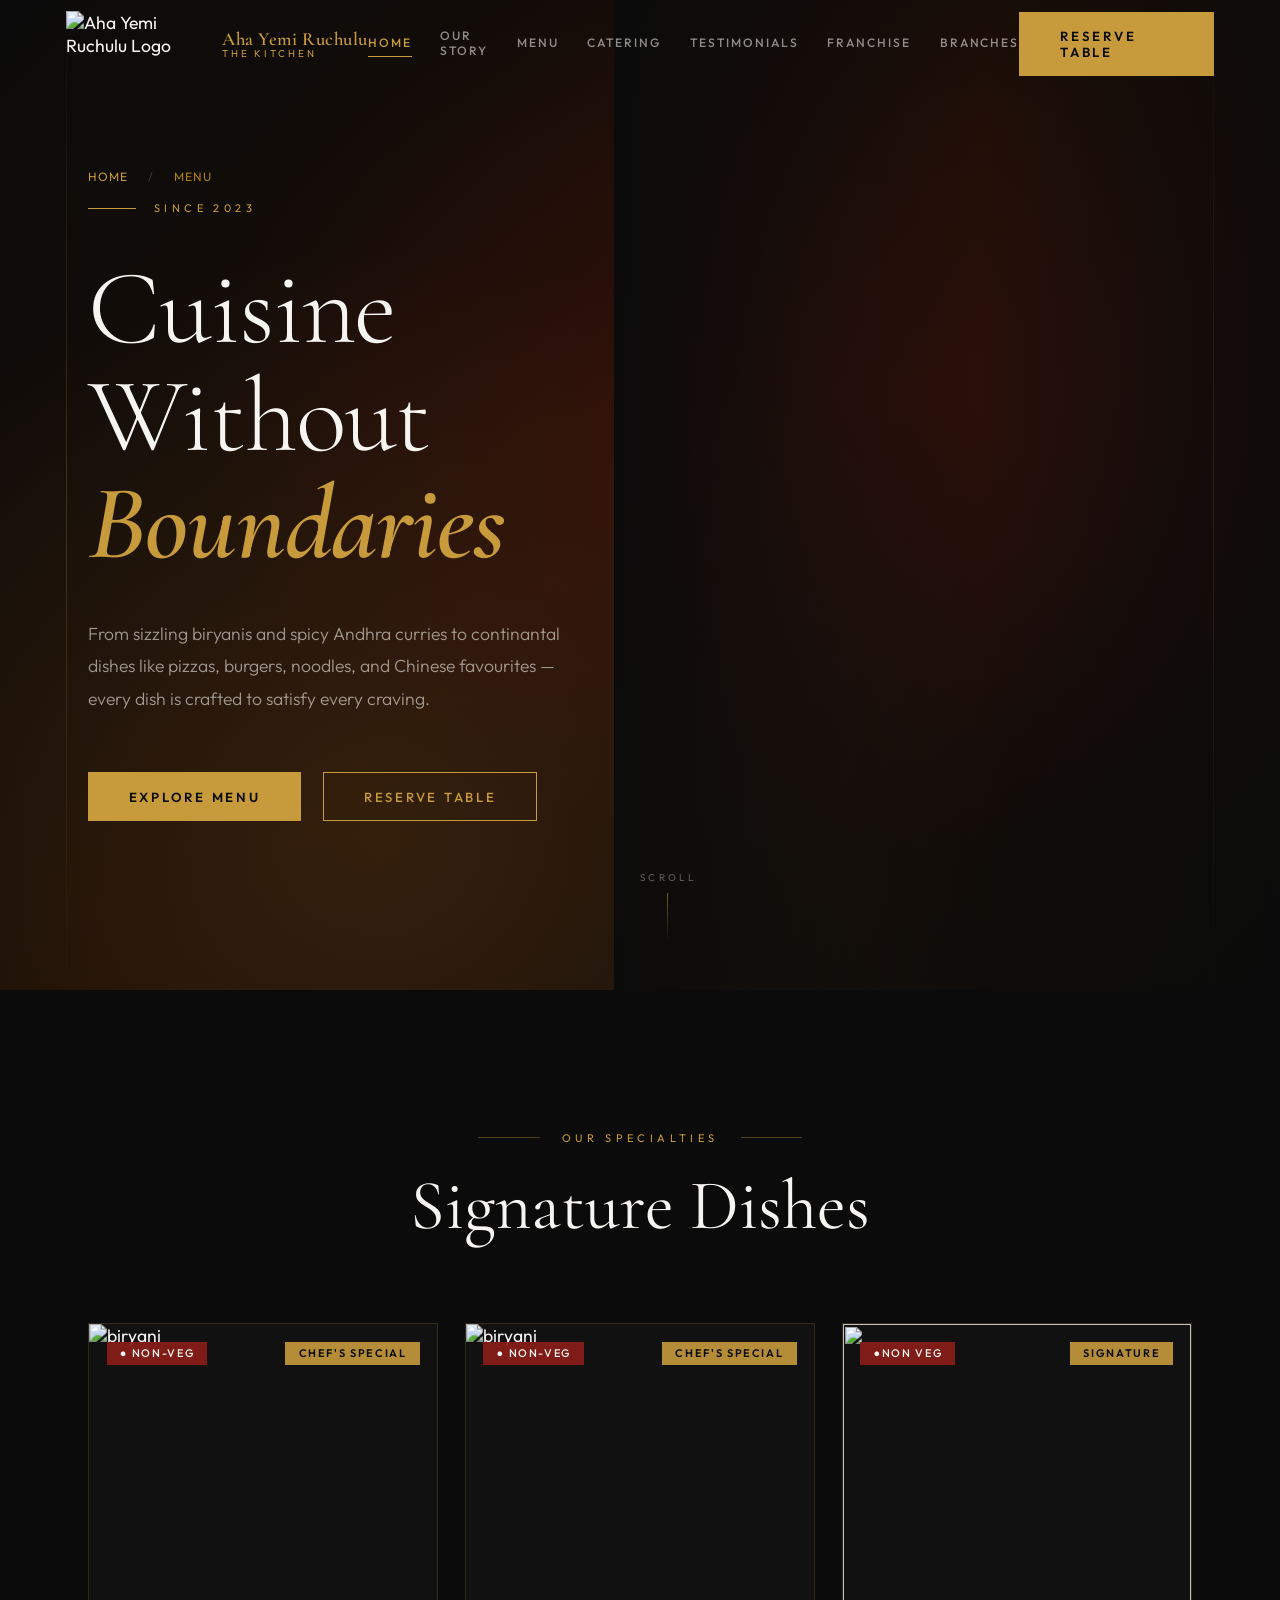
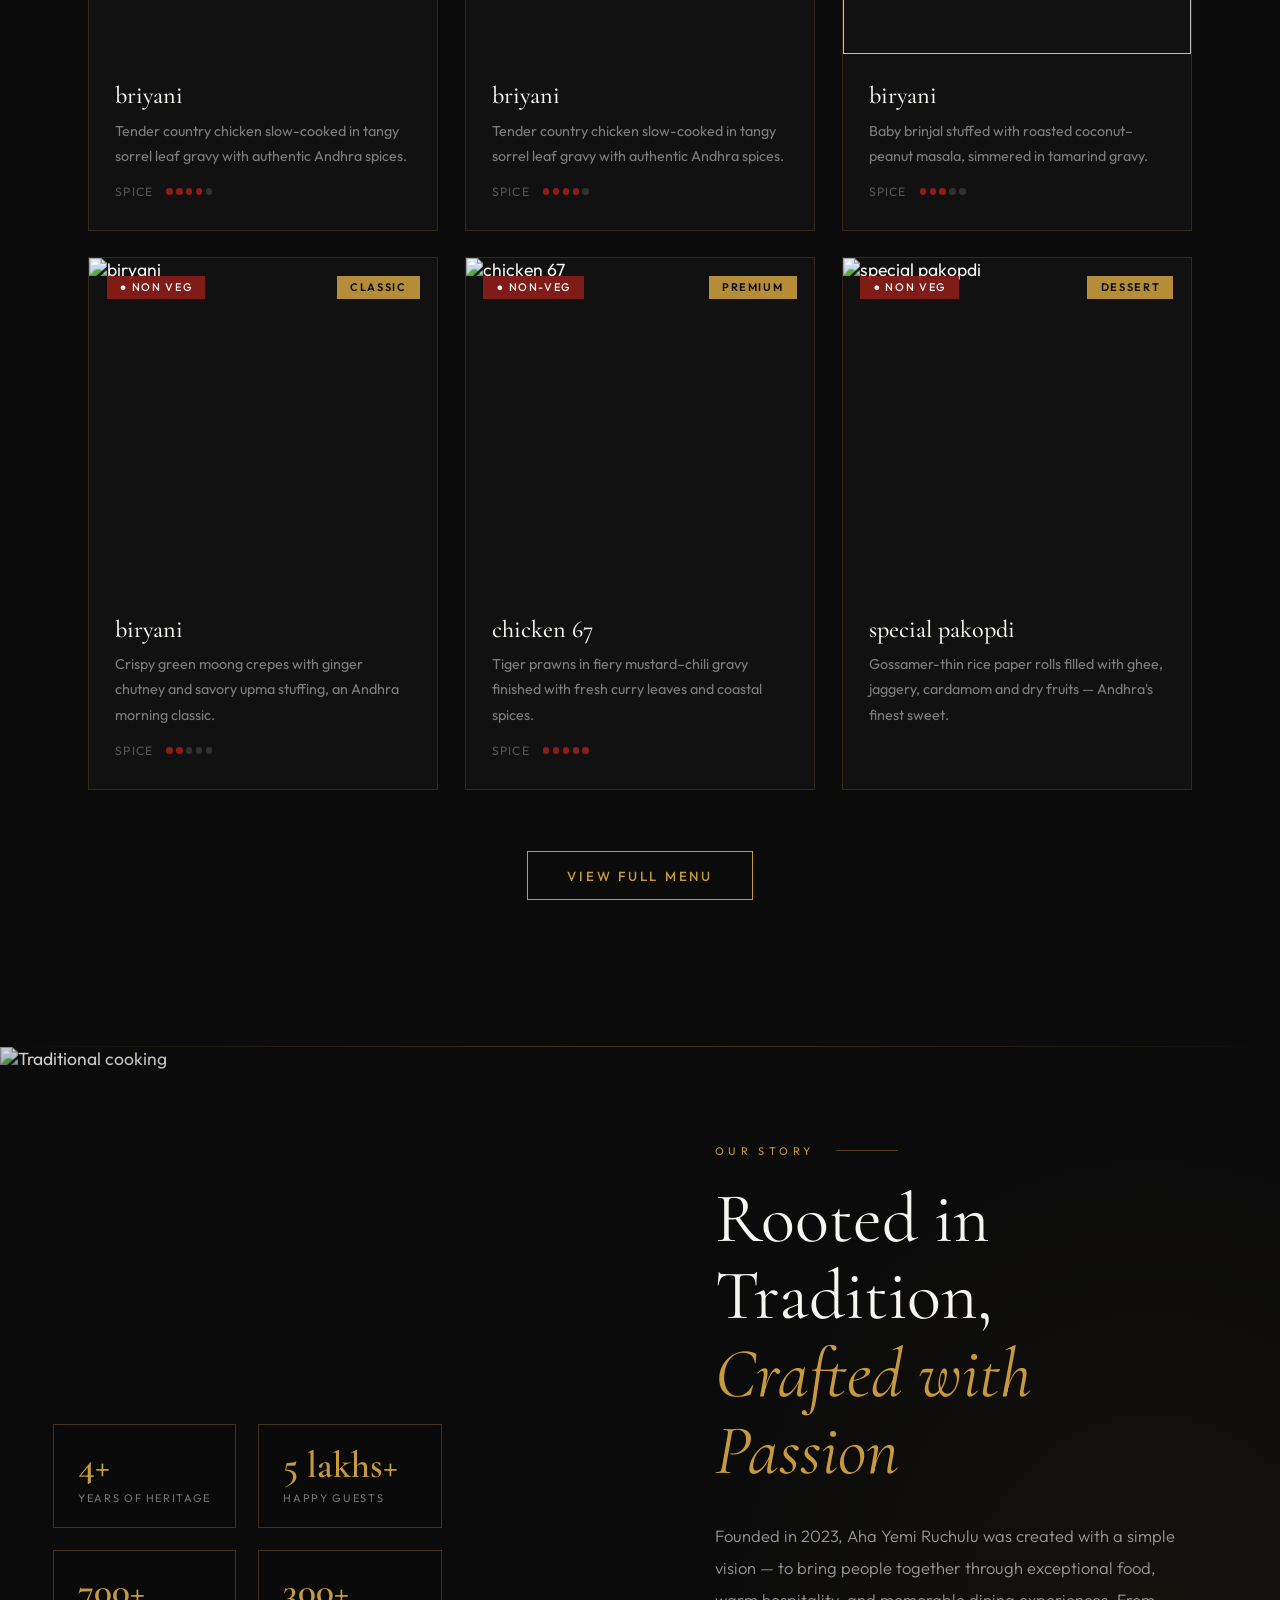
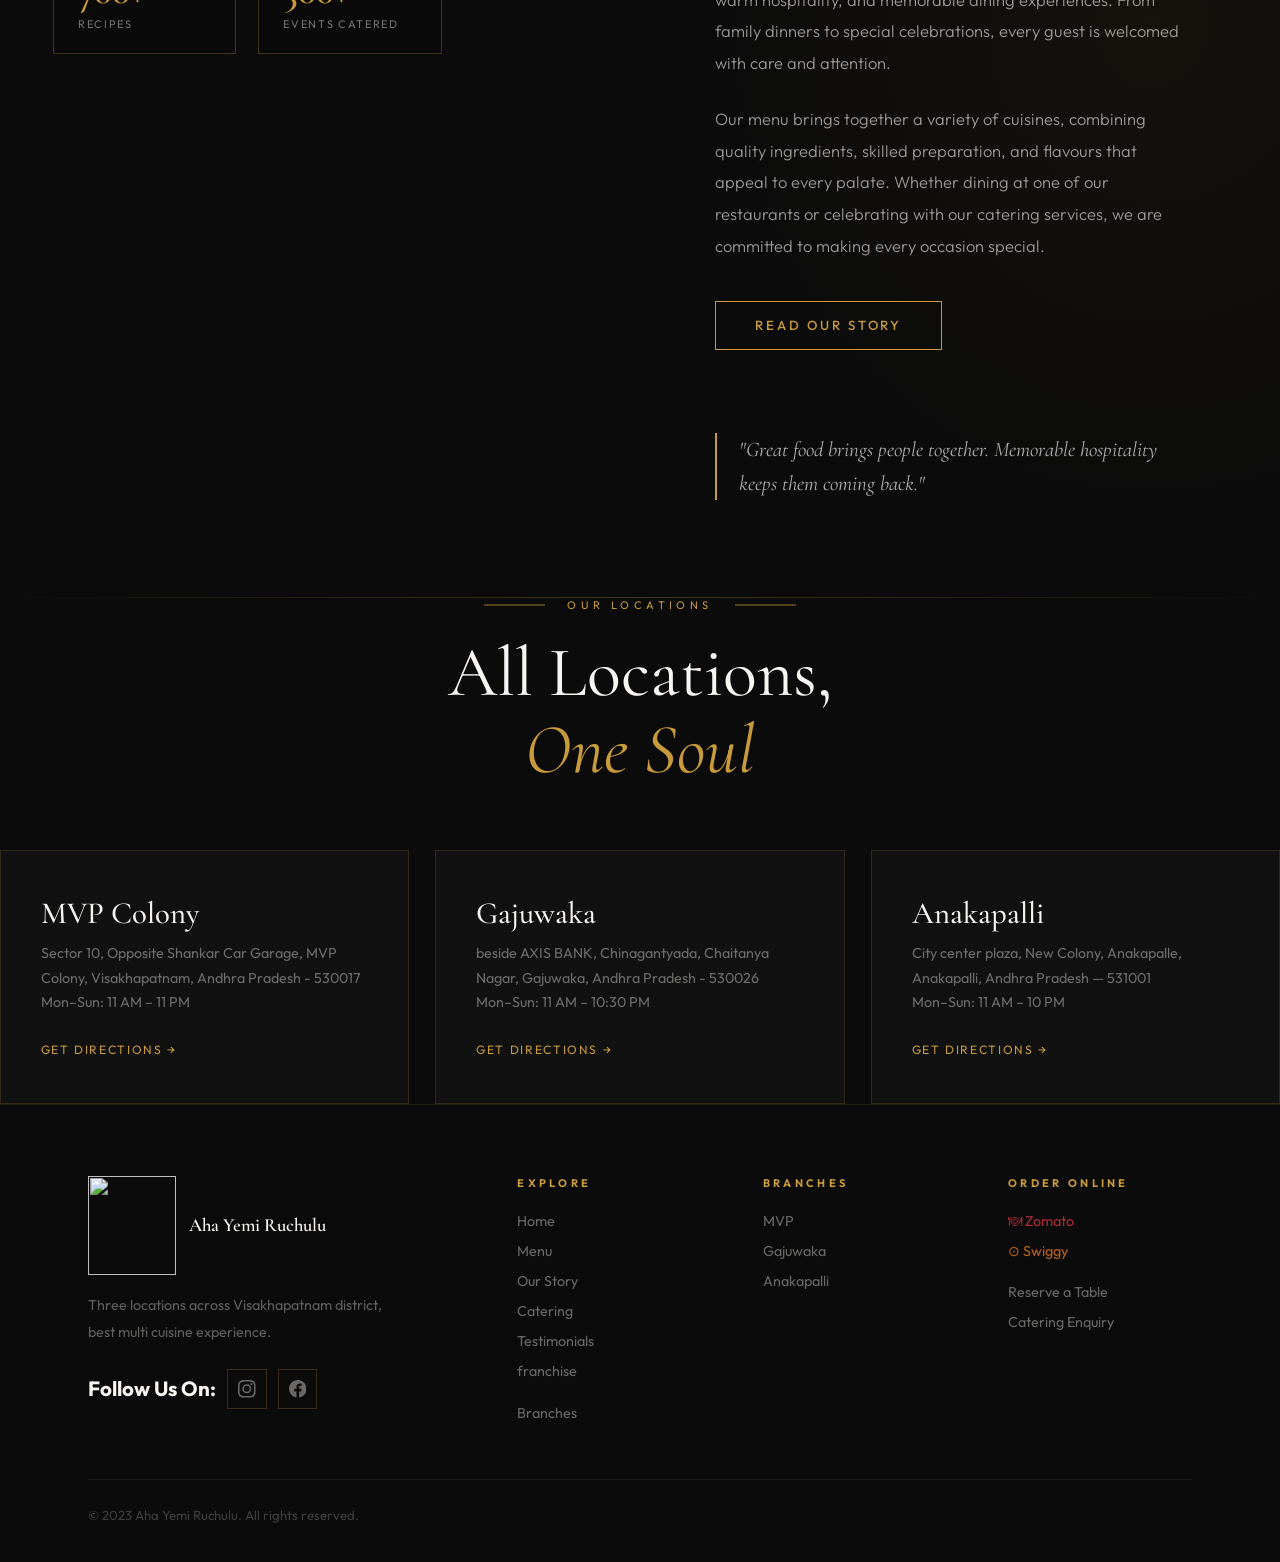
==== commit 05384cc6: "Update index.html" ====
--- a/index.html
+++ b/index.html
@@ -158,7 +158,7 @@
       <div class="dish-card-img">
         <img src="assets/menu_image.jpg" >
         <div class="dish-card-tags">
-          <span class="tag-pill tag-veg">●Non Veg</span>
+          <span class="tag-pill tag-nonv">●Non Veg</span>
           <span class="tag-pill tag-gold">Signature</span>
         </div>
       </div>
@@ -178,7 +178,7 @@
       <div class="dish-card-img">
         <img src="assets/DSC01526.JPG" alt="biryani">
         <div class="dish-card-tags">
-          <span class="tag-pill tag-veg">● Non Veg</span>
+          <span class="tag-pill tag-nonv">● Non Veg</span>
           <span class="tag-pill tag-gold">Classic</span>
         </div>
       </div>
@@ -219,7 +219,7 @@
       <div class="dish-card-img">
         <img src="assets/DSC01365.JPG" alt="special pakopdi">
         <div class="dish-card-tags">
-          <span class="tag-pill tag-veg">● Non Veg</span>
+          <span class="tag-pill tag-nonv">● Non Veg</span>
           <span class="tag-pill tag-gold">Dessert</span>
         </div>
       </div>
--- a/css/style.css
+++ b/css/style.css
@@ -976,3 +976,7 @@
   justify-content:center;
   overflow:visible;
 }
+
+html {
+  zoom: 1.1;
+}
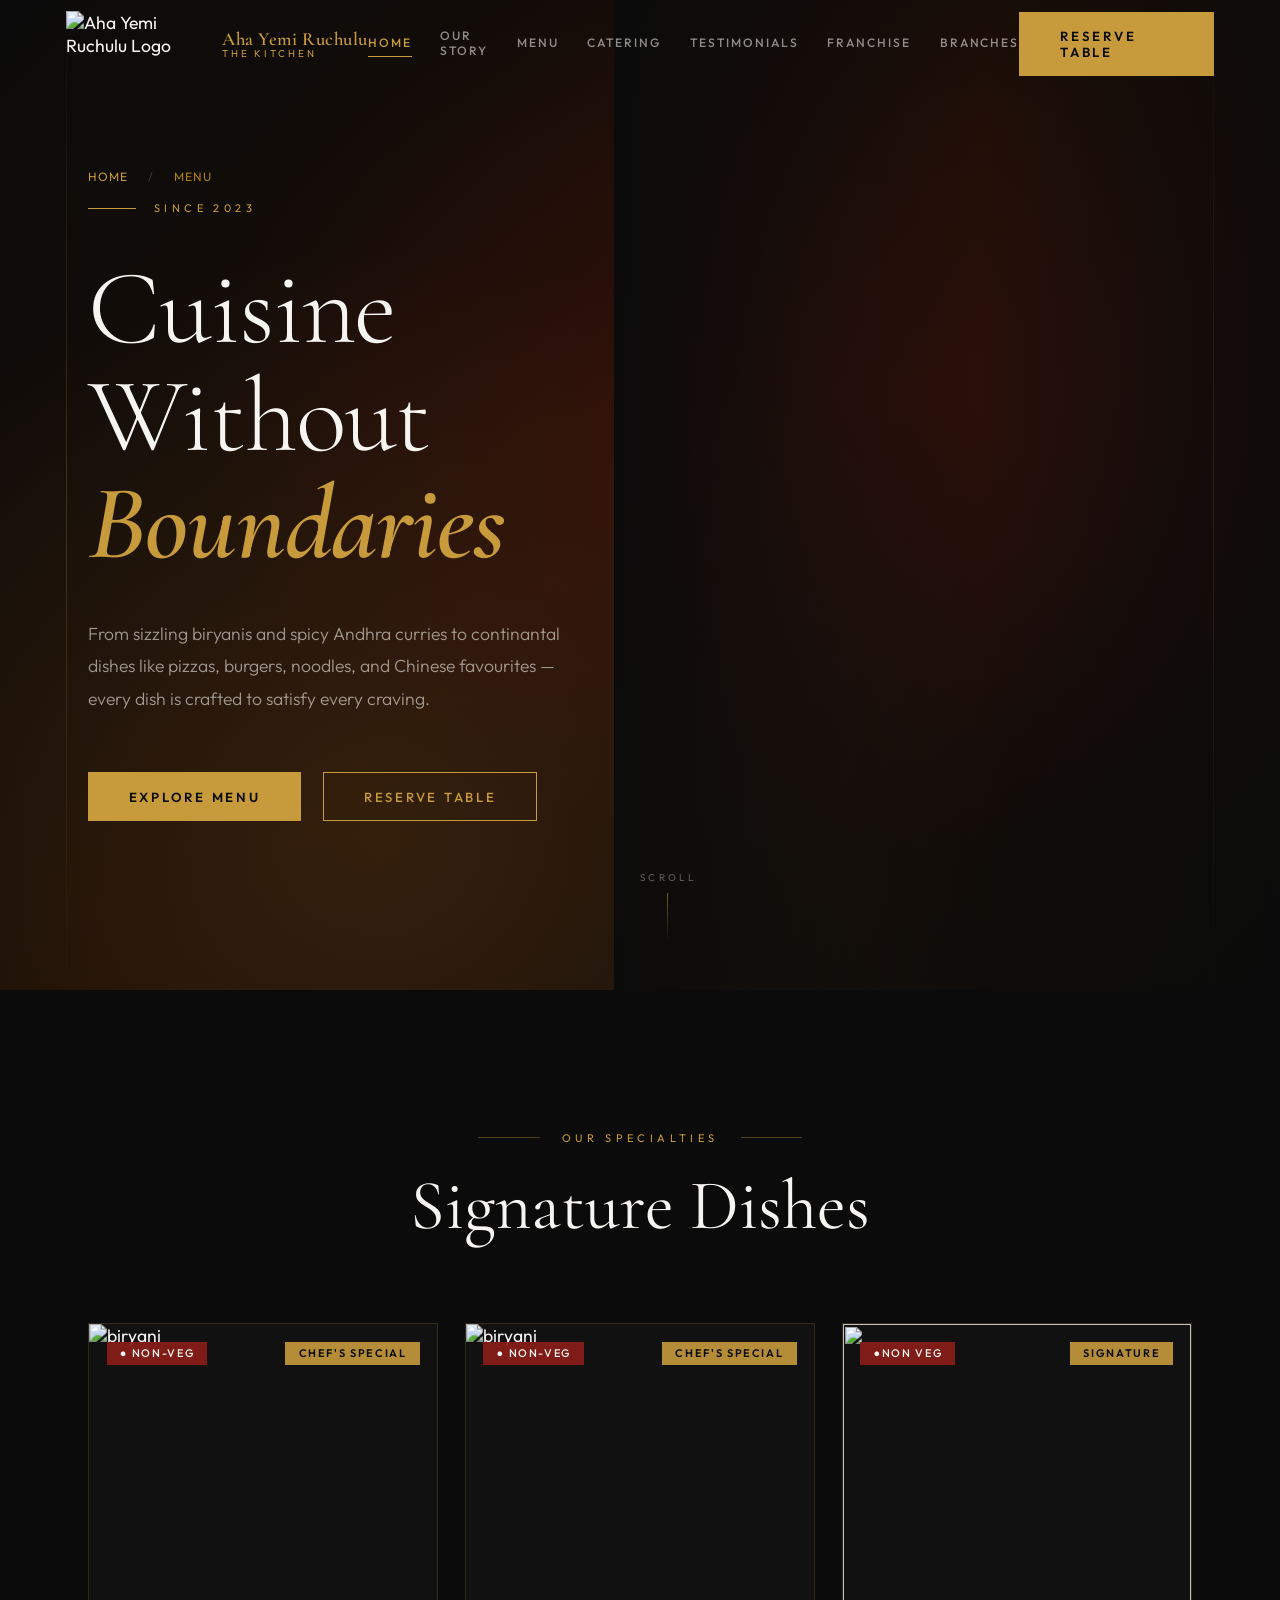
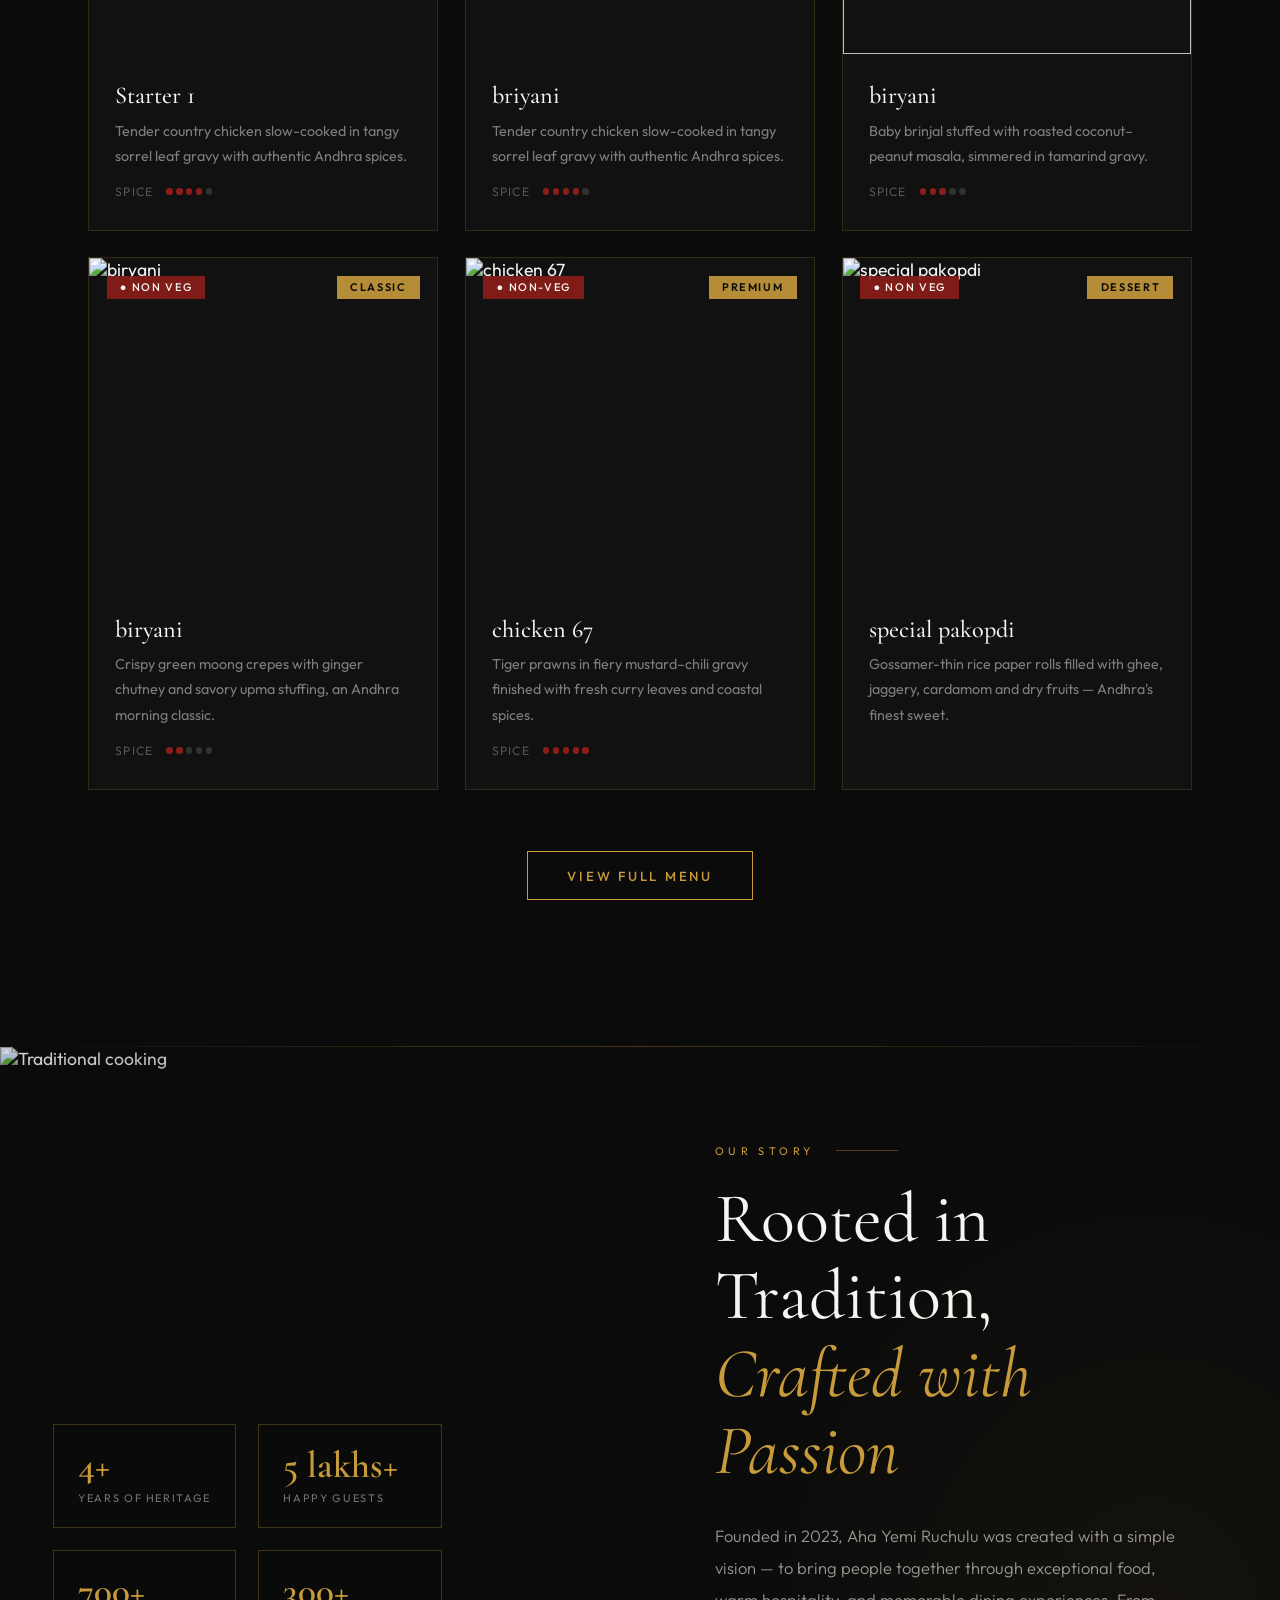
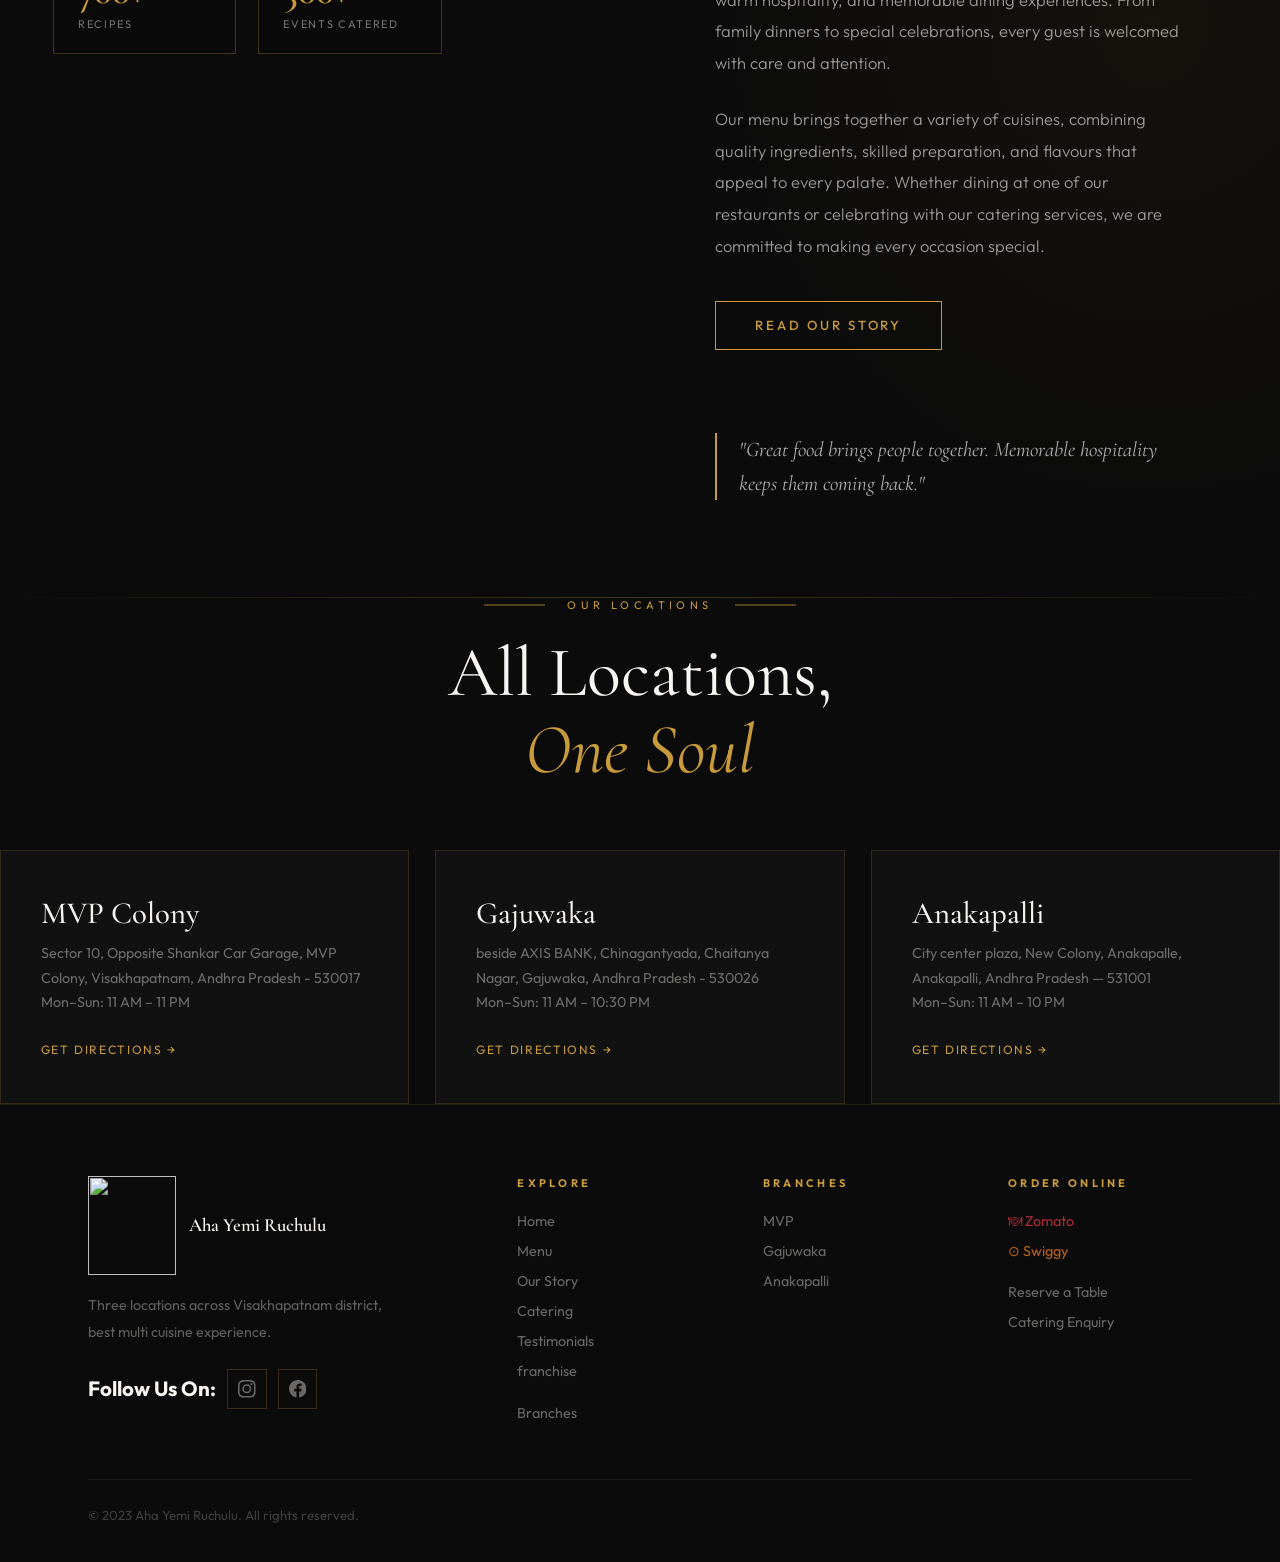
==== commit 4571c0e2: "Change dish name from 'briyani' to 'Starter 1'" ====
--- a/index.html
+++ b/index.html
@@ -116,7 +116,7 @@
 
     <div class="dish-card reveal delay-1">
       <div class="dish-card-img">
-        <img src="assets/DSC01522.JPG" alt="biryani">
+        <img src="https://res.cloudinary.com/dfei2jta8/image/upload/v1780744576/DSC01365_jjas3i.jpg" alt="biryani">
         <div class="dish-card-tags">
           <span class="tag-pill tag-nonv">● Non-Veg</span>
           <span class="tag-pill tag-gold">Chef's Special</span>
@@ -124,7 +124,7 @@
       </div>
       <div class="dish-info">
         <div class="dish-name-row">
-          <h3 class="dish-name">briyani</h3>
+          <h3 class="dish-name">Starter 1</h3>
         </div>
         <p class="dish-desc">Tender country chicken slow-cooked in tangy sorrel leaf gravy with authentic Andhra spices.</p>
         <div class="dish-meta">
@@ -136,7 +136,7 @@
 
     <div class="dish-card reveal delay-1">
       <div class="dish-card-img">
-        <img src="assets/DSC01412.JPG" alt="biryani">
+        <img src="https://res.cloudinary.com/dfei2jta8/image/upload/v1780746436/compressed_image_1_cxt1rm.jpg" alt="biryani">
         <div class="dish-card-tags">
           <span class="tag-pill tag-nonv">● Non-Veg</span>
           <span class="tag-pill tag-gold">Chef's Special</span>
@@ -156,7 +156,7 @@
 
     <div class="dish-card reveal delay-3">
       <div class="dish-card-img">
-        <img src="assets/menu_image.jpg" >
+        <img src="https://res.cloudinary.com/dfei2jta8/image/upload/v1780745995/menu_image_k0zje6.jpg" >
         <div class="dish-card-tags">
           <span class="tag-pill tag-nonv">●Non Veg</span>
           <span class="tag-pill tag-gold">Signature</span>
@@ -176,7 +176,7 @@
 
     <div class="dish-card reveal delay-1">
       <div class="dish-card-img">
-        <img src="assets/DSC01526.JPG" alt="biryani">
+        <img src="https://res.cloudinary.com/dfei2jta8/image/upload/v1780746291/compressed_image_iegauh.jpg" alt="biryani">
         <div class="dish-card-tags">
           <span class="tag-pill tag-nonv">● Non Veg</span>
           <span class="tag-pill tag-gold">Classic</span>
@@ -197,7 +197,7 @@
 
     <div class="dish-card reveal delay-2">
       <div class="dish-card-img">
-        <img src="assets/DSC01455.JPG" alt="chicken 67">
+        <img src="https://res.cloudinary.com/dfei2jta8/image/upload/v1780746900/compressed_image_5_cuic70.jpg" alt="chicken 67">
         <div class="dish-card-tags">
           <span class="tag-pill tag-nonv">● Non-Veg</span>
           <span class="tag-pill tag-gold">Premium</span>
@@ -217,7 +217,7 @@
 
     <div class="dish-card reveal delay-3">
       <div class="dish-card-img">
-        <img src="assets/DSC01365.JPG" alt="special pakopdi">
+        <img src="https://res.cloudinary.com/dfei2jta8/image/upload/v1780747132/compressed_image_6_dh5c36.jpg" alt="special pakopdi">
         <div class="dish-card-tags">
           <span class="tag-pill tag-nonv">● Non Veg</span>
           <span class="tag-pill tag-gold">Dessert</span>
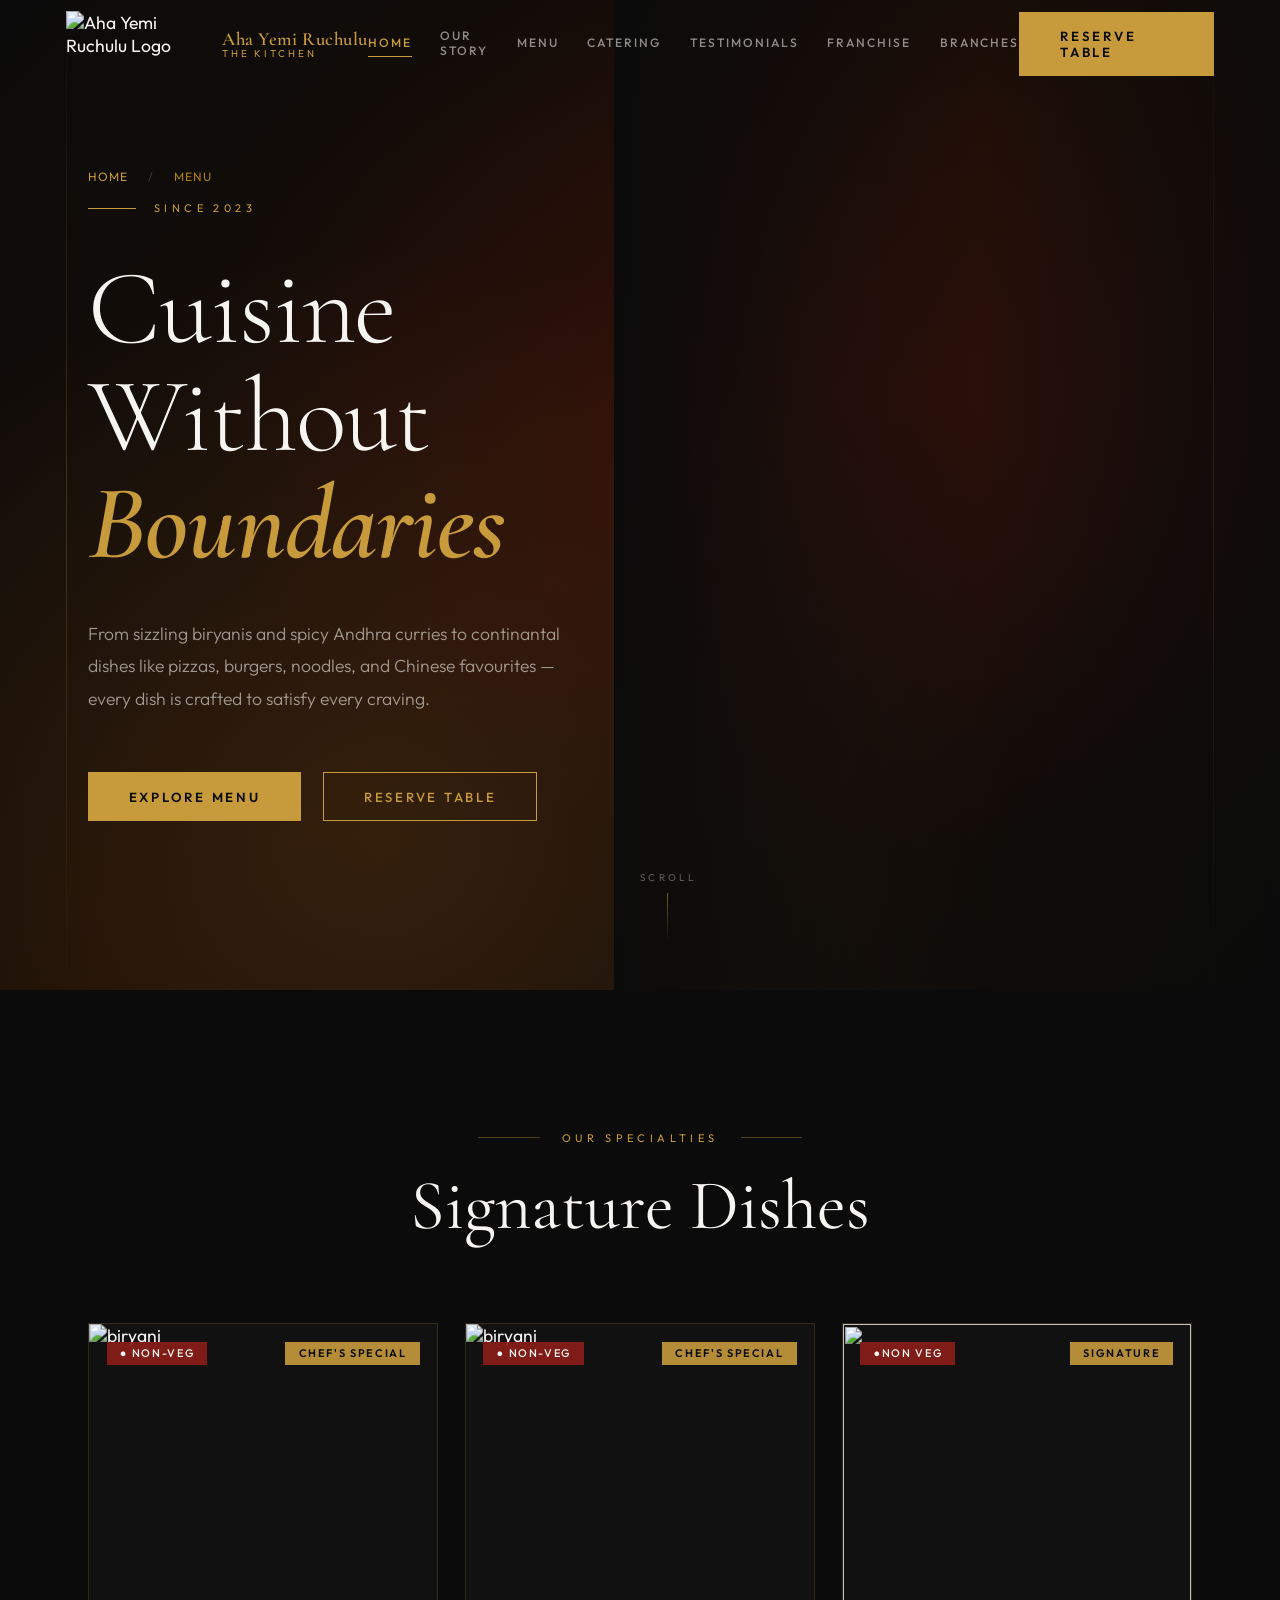
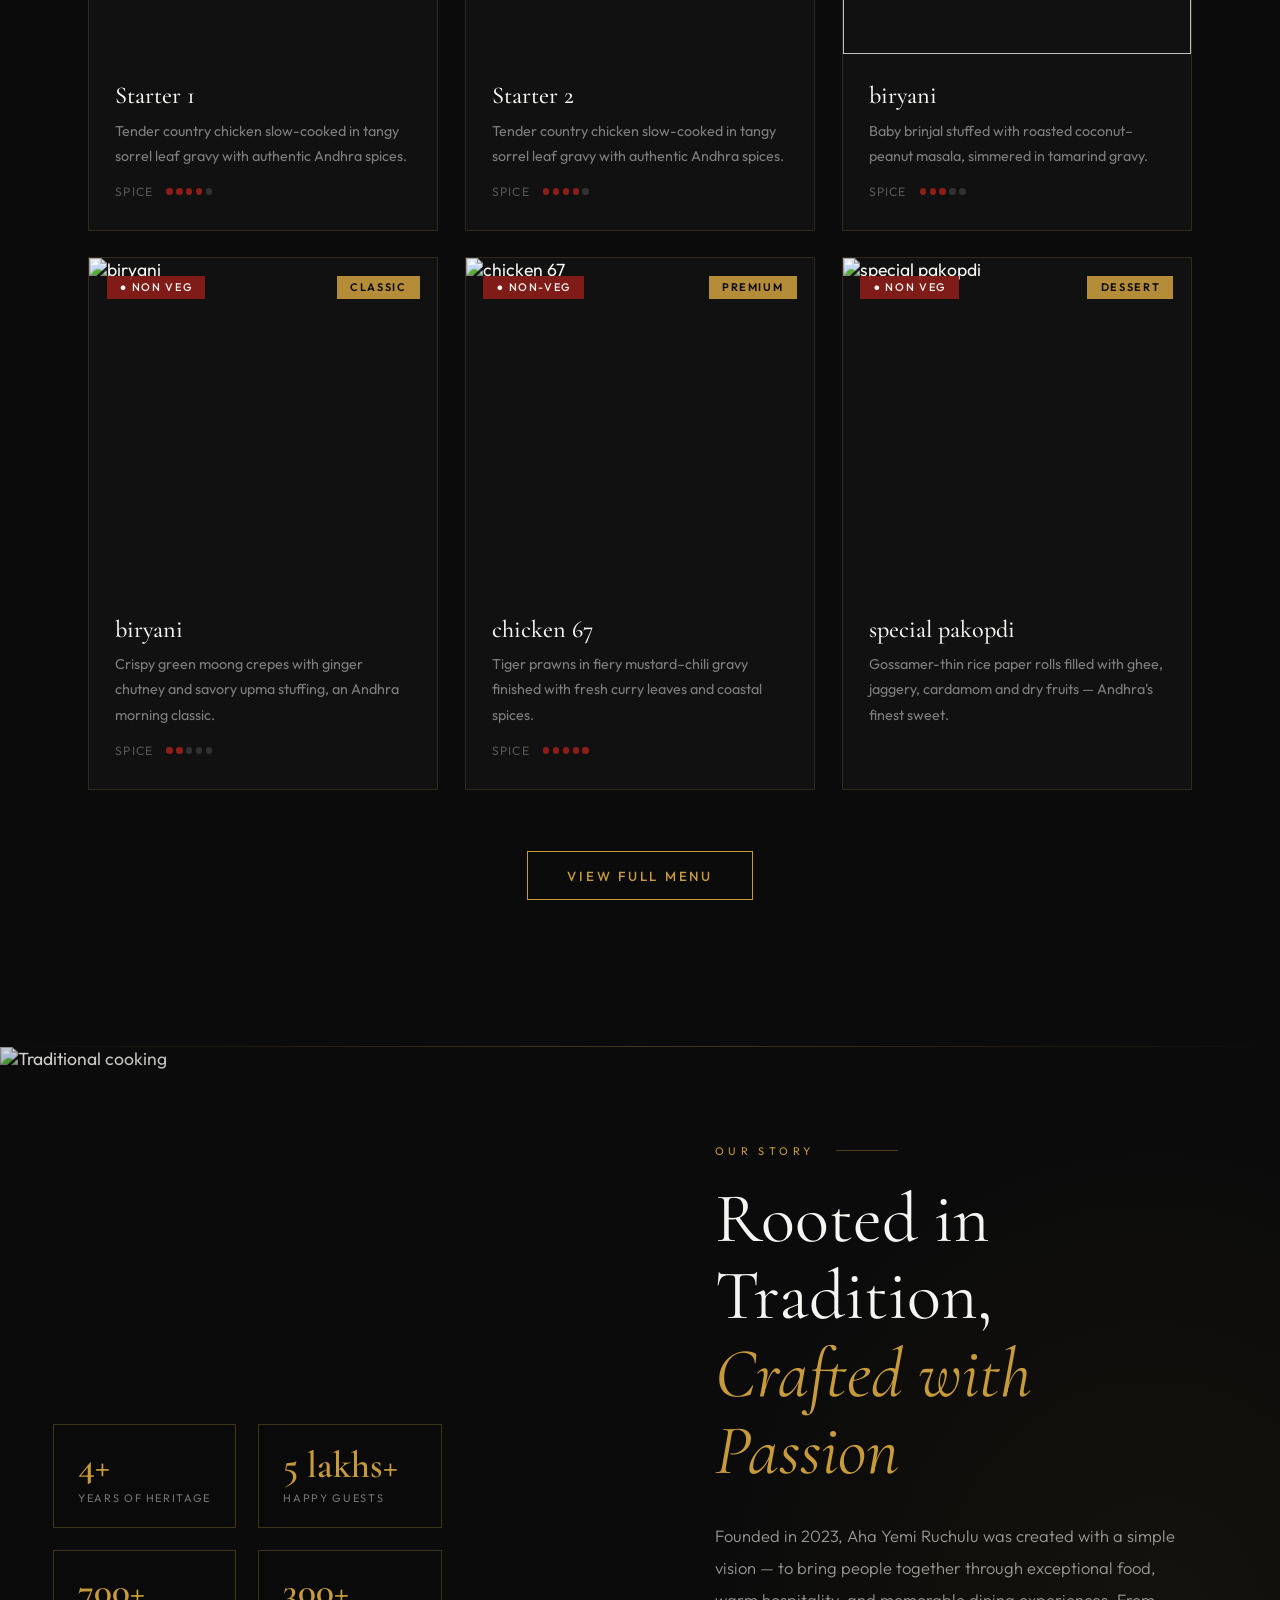
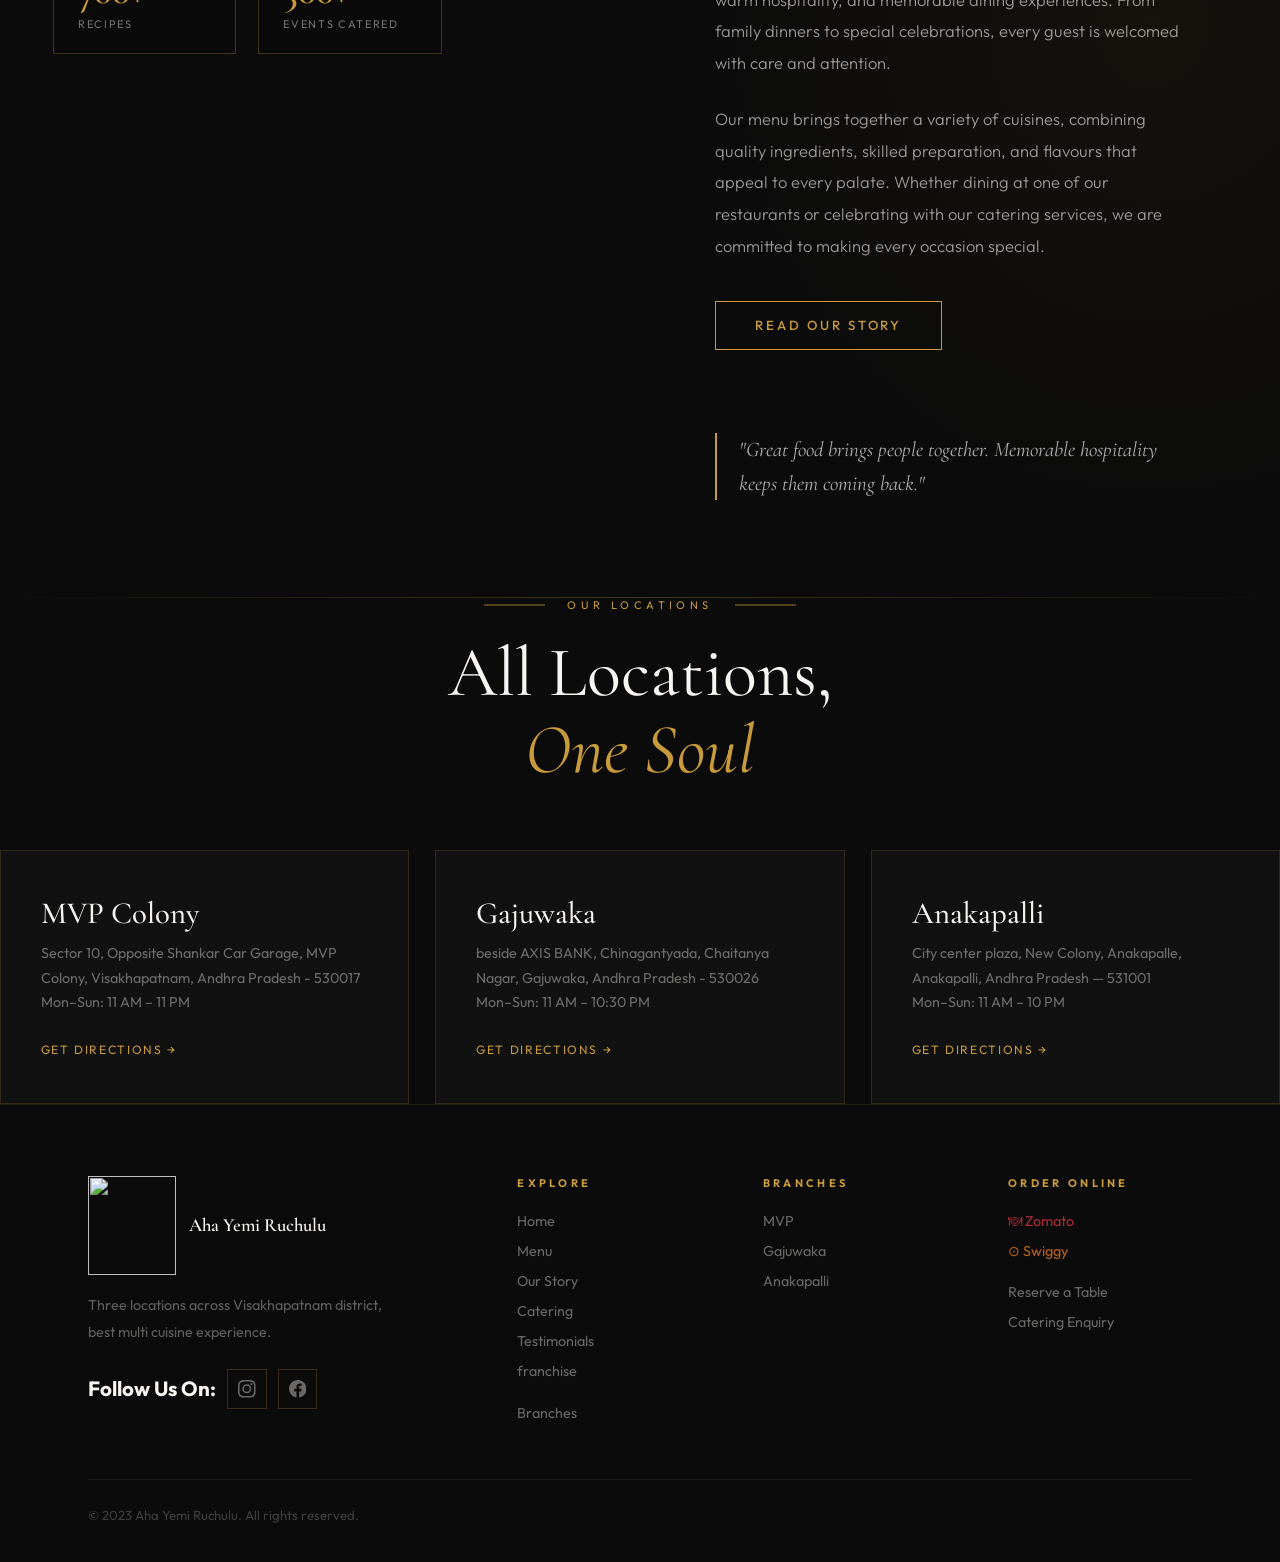
==== commit d232a82e: "Update dish name from 'briyani' to 'Starter 2'" ====
--- a/index.html
+++ b/index.html
@@ -144,7 +144,7 @@
       </div>
       <div class="dish-info">
         <div class="dish-name-row">
-          <h3 class="dish-name">briyani</h3>
+          <h3 class="dish-name">Starter 2</h3>
         </div>
         <p class="dish-desc">Tender country chicken slow-cooked in tangy sorrel leaf gravy with authentic Andhra spices.</p>
         <div class="dish-meta">
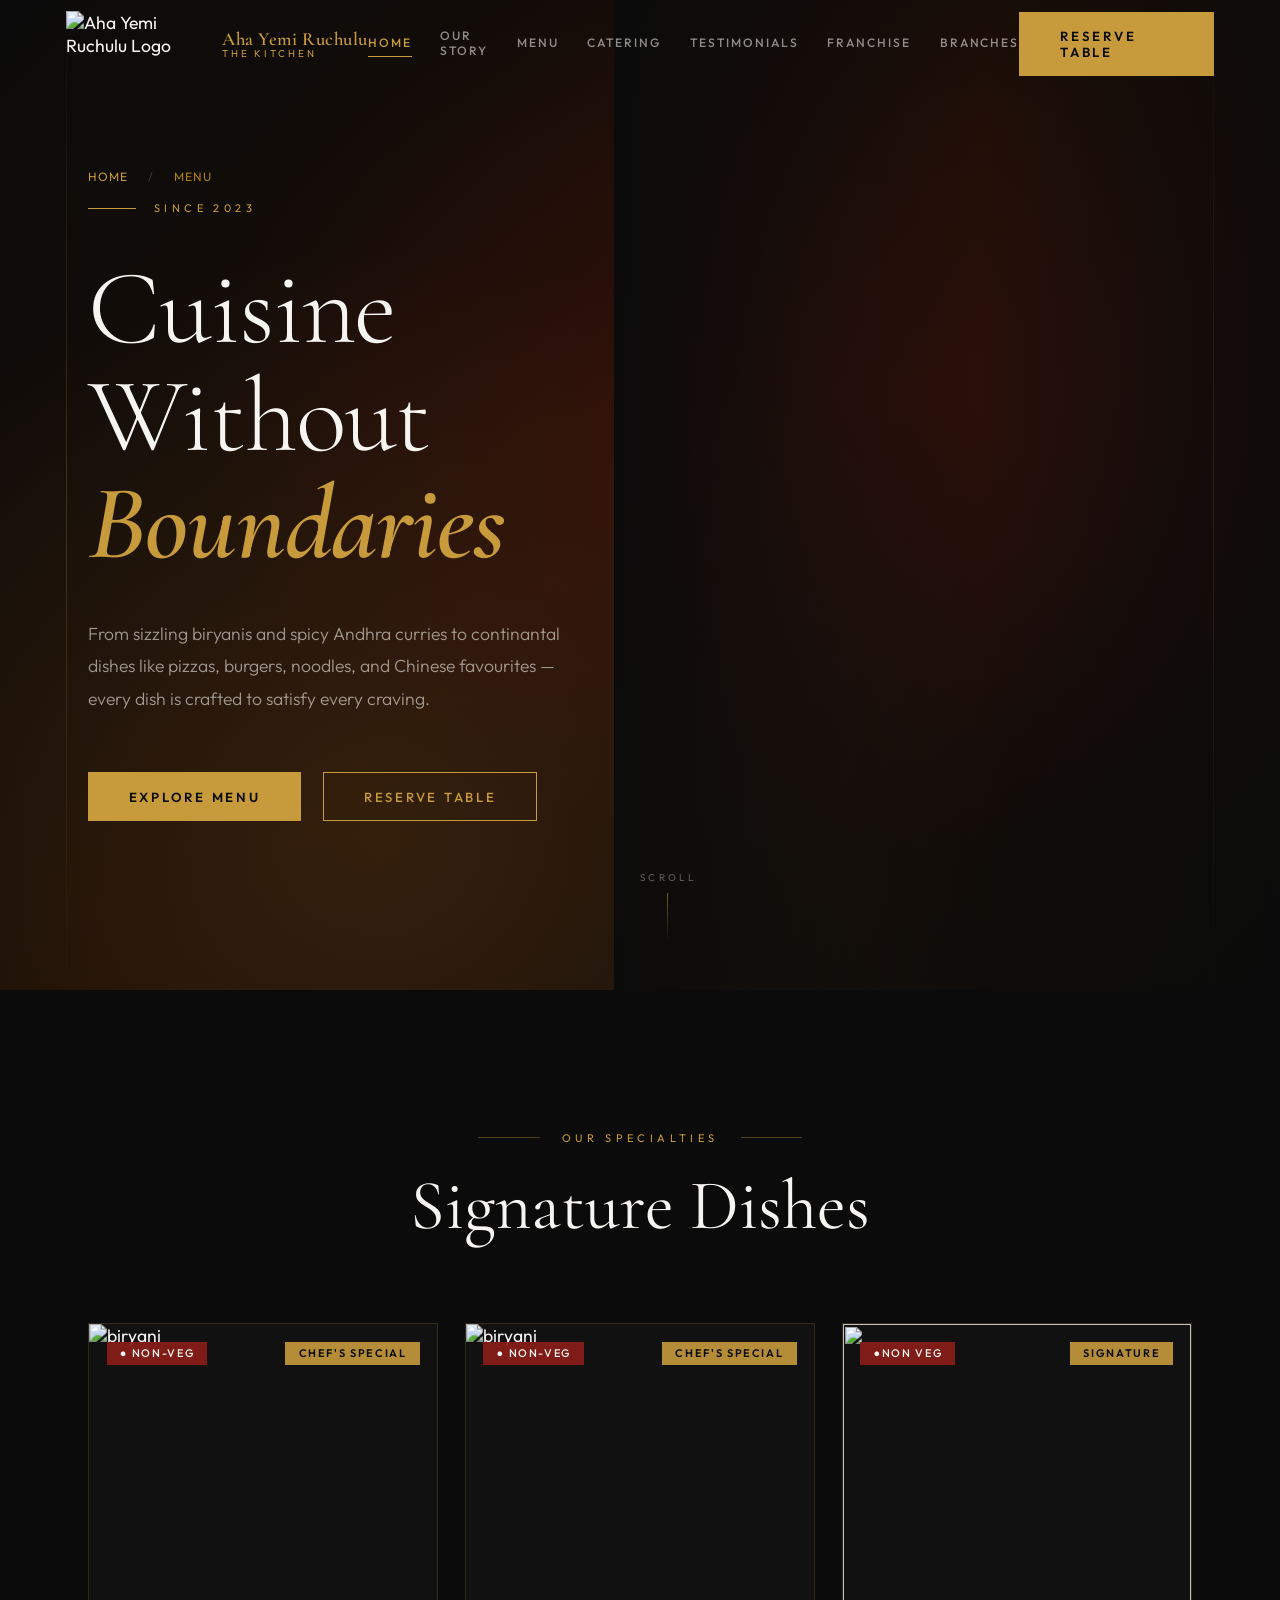
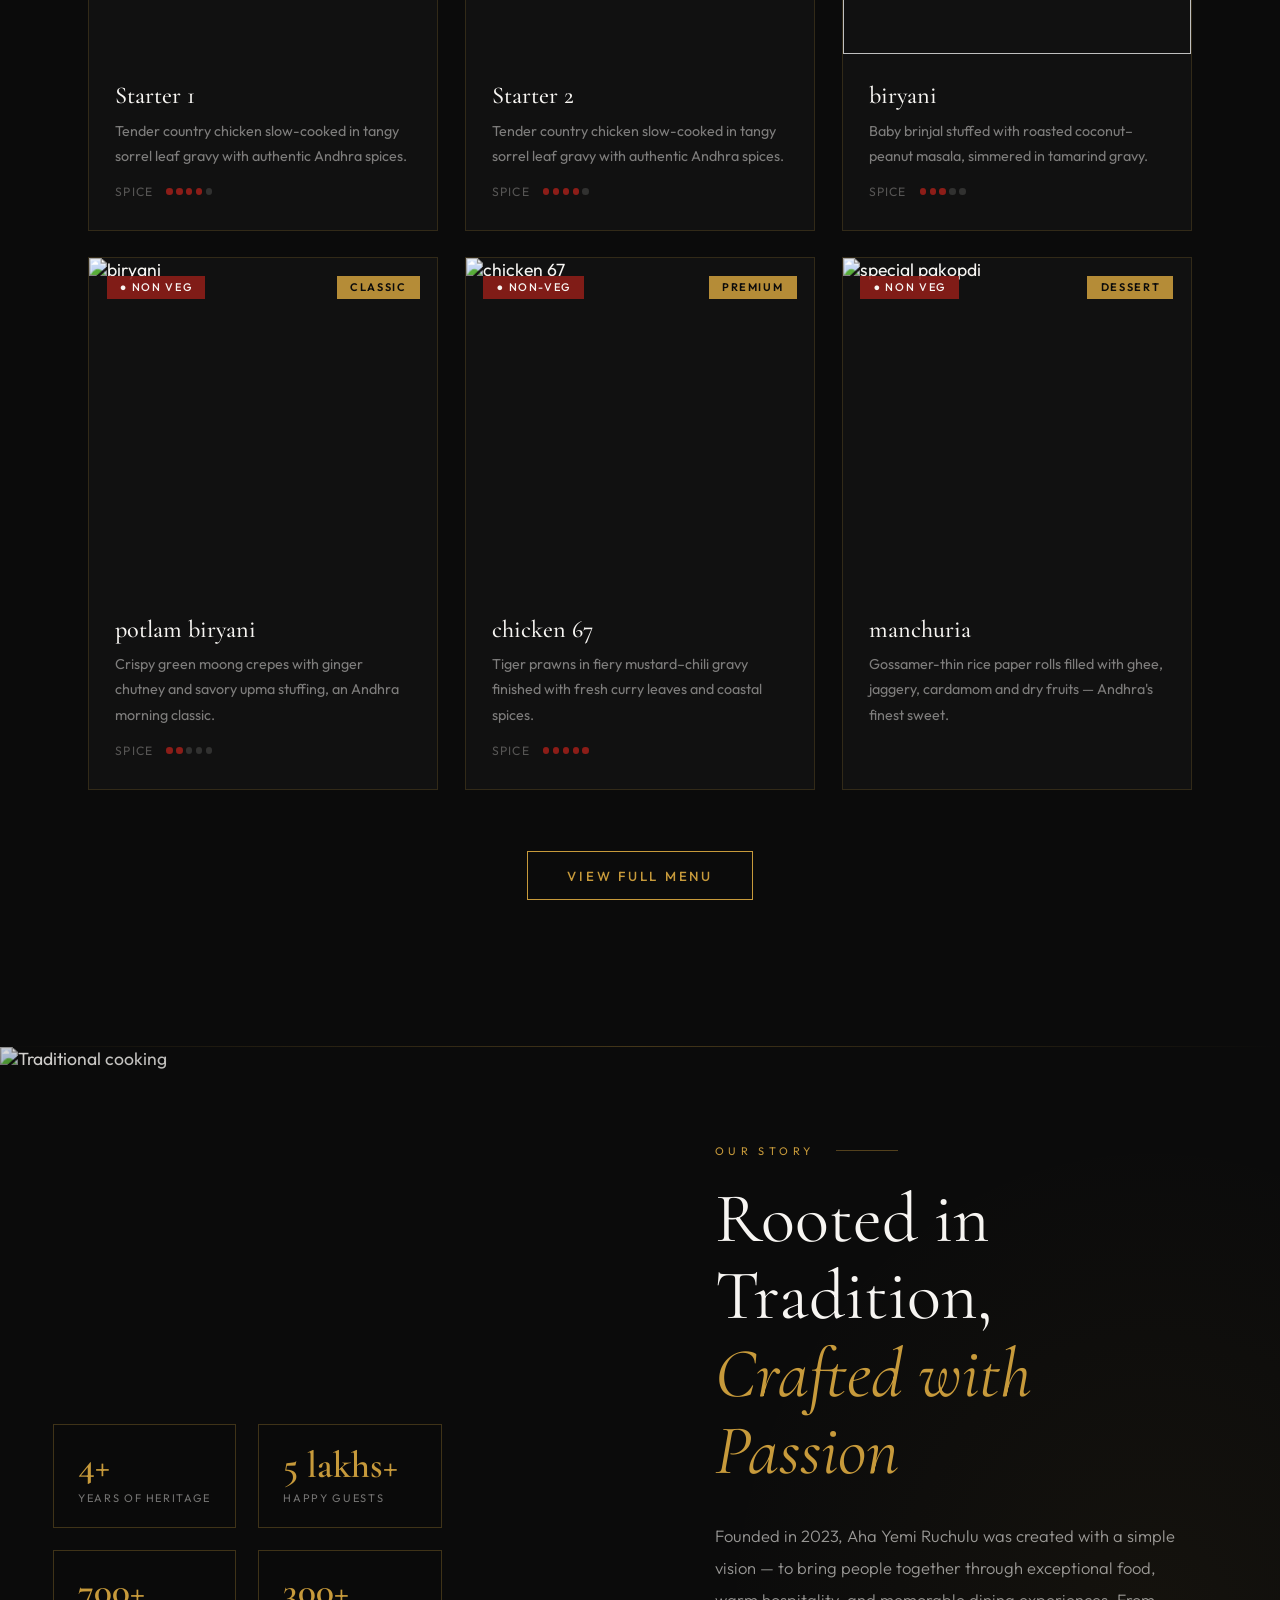
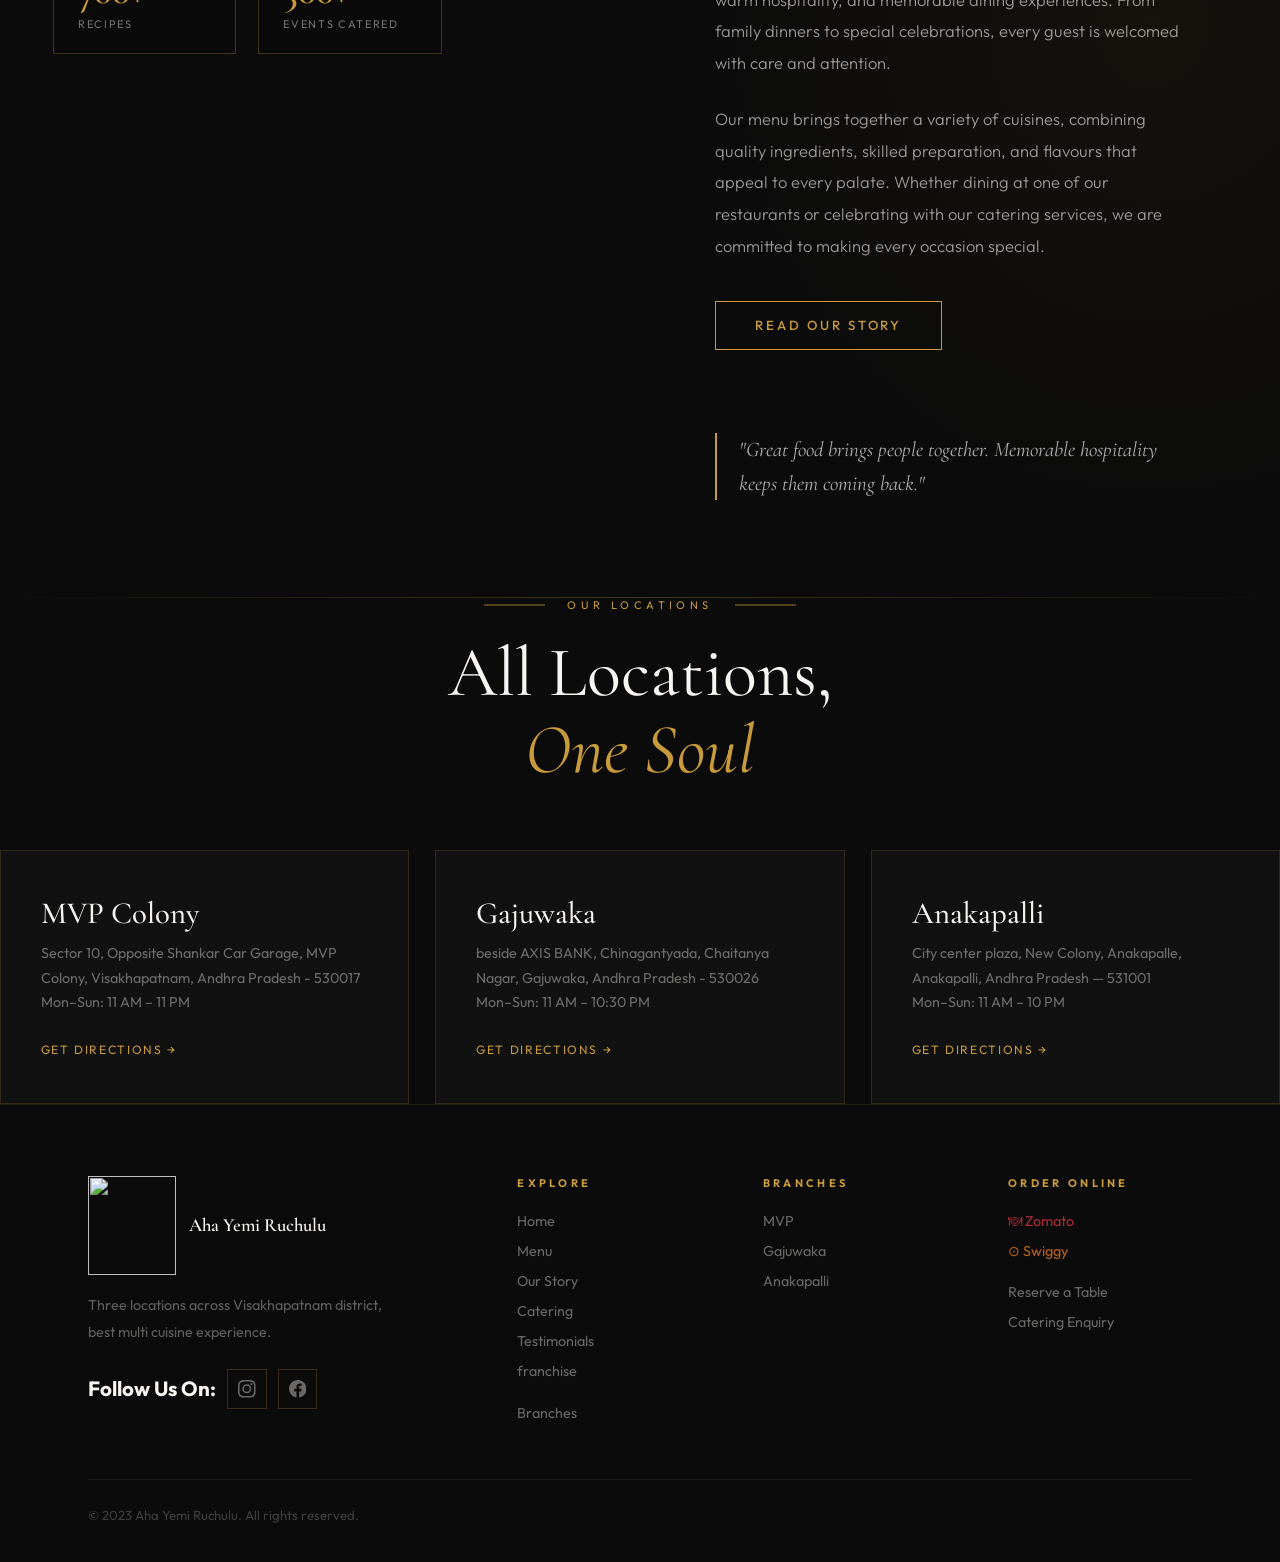
==== commit b5967855: "Update index.html" ====
--- a/index.html
+++ b/index.html
@@ -184,7 +184,7 @@
       </div>
       <div class="dish-info">
         <div class="dish-name-row">
-          <h3 class="dish-name">biryani</h3>
+          <h3 class="dish-name">potlam biryani</h3>
           <!-- <span class="dish-price">₹180</span> -->
         </div>
         <p class="dish-desc">Crispy green moong crepes with ginger chutney and savory upma stuffing, an Andhra morning classic.</p>
@@ -225,7 +225,7 @@
       </div>
       <div class="dish-info">
         <div class="dish-name-row">
-          <h3 class="dish-name">special pakopdi</h3>
+          <h3 class="dish-name">manchuria</h3>
         </div>
         <p class="dish-desc">Gossamer-thin rice paper rolls filled with ghee, jaggery, cardamom and dry fruits — Andhra's finest sweet.</p>
       </div>
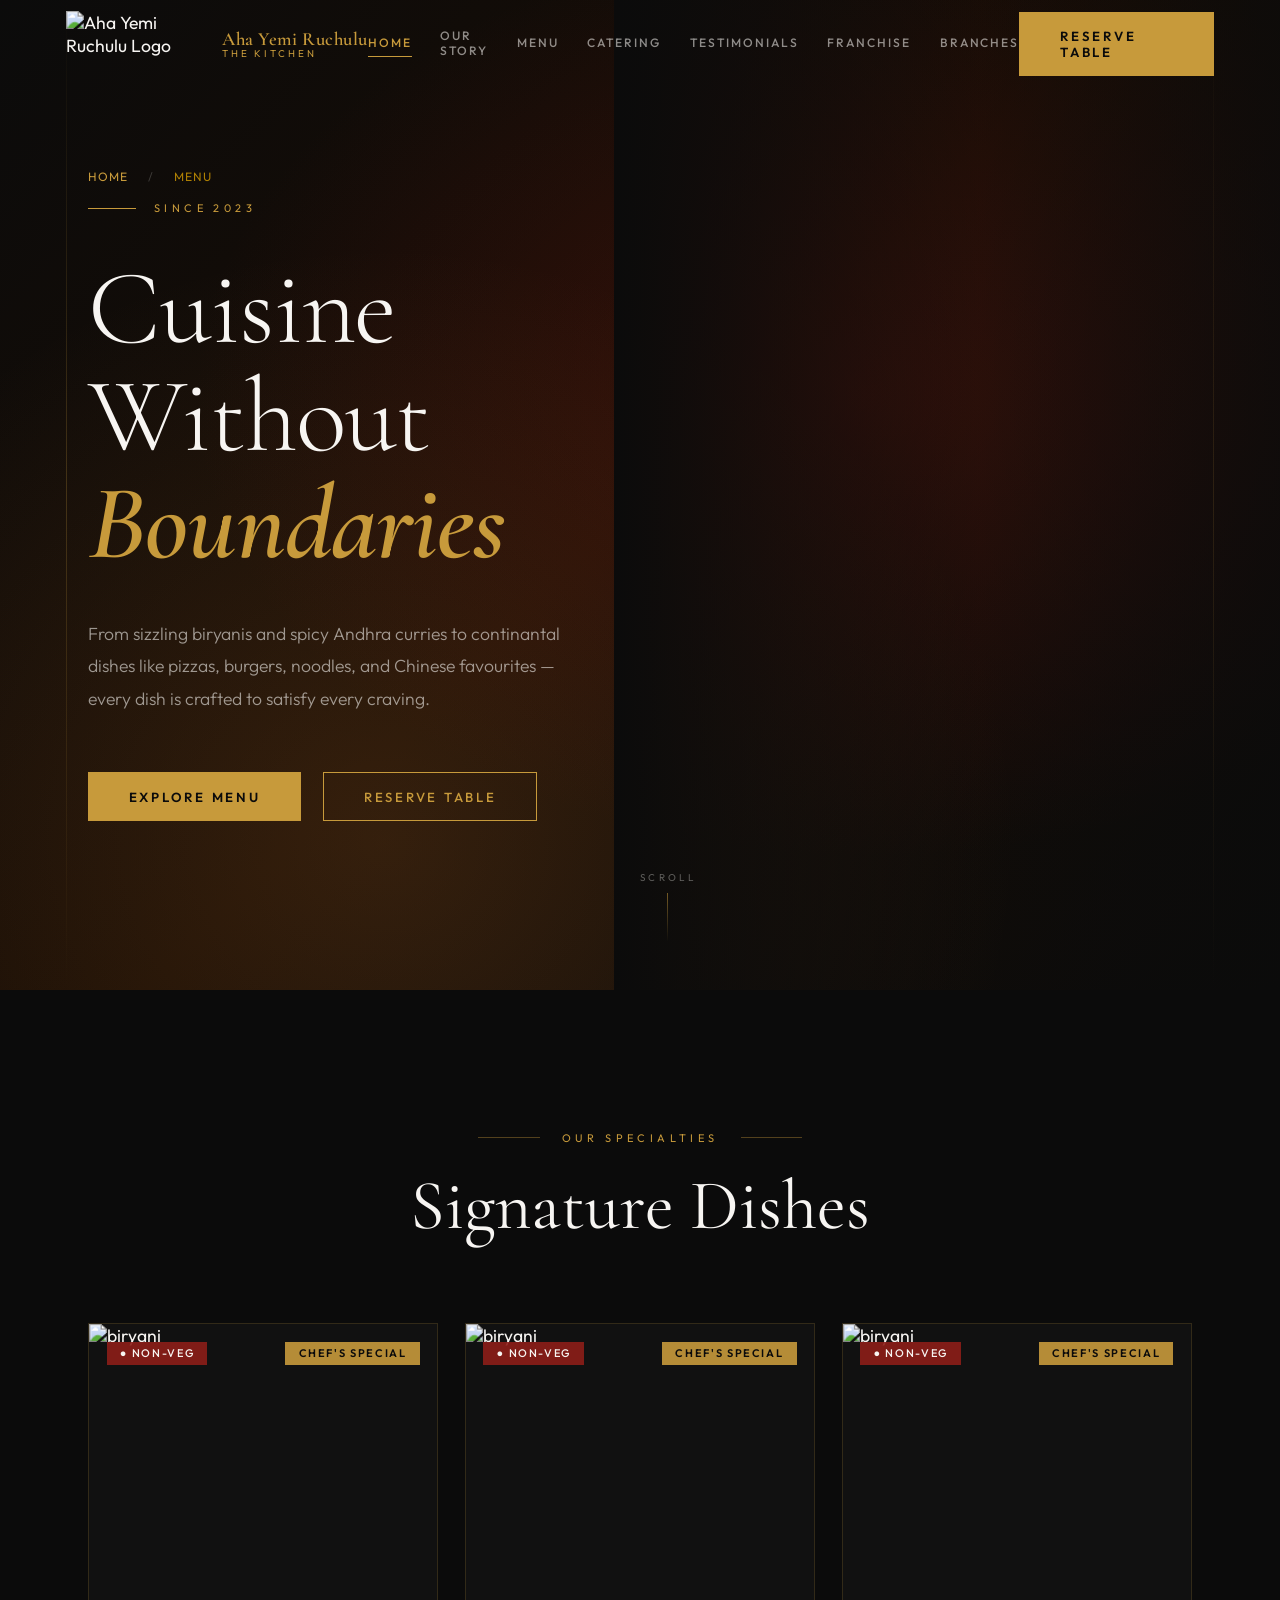
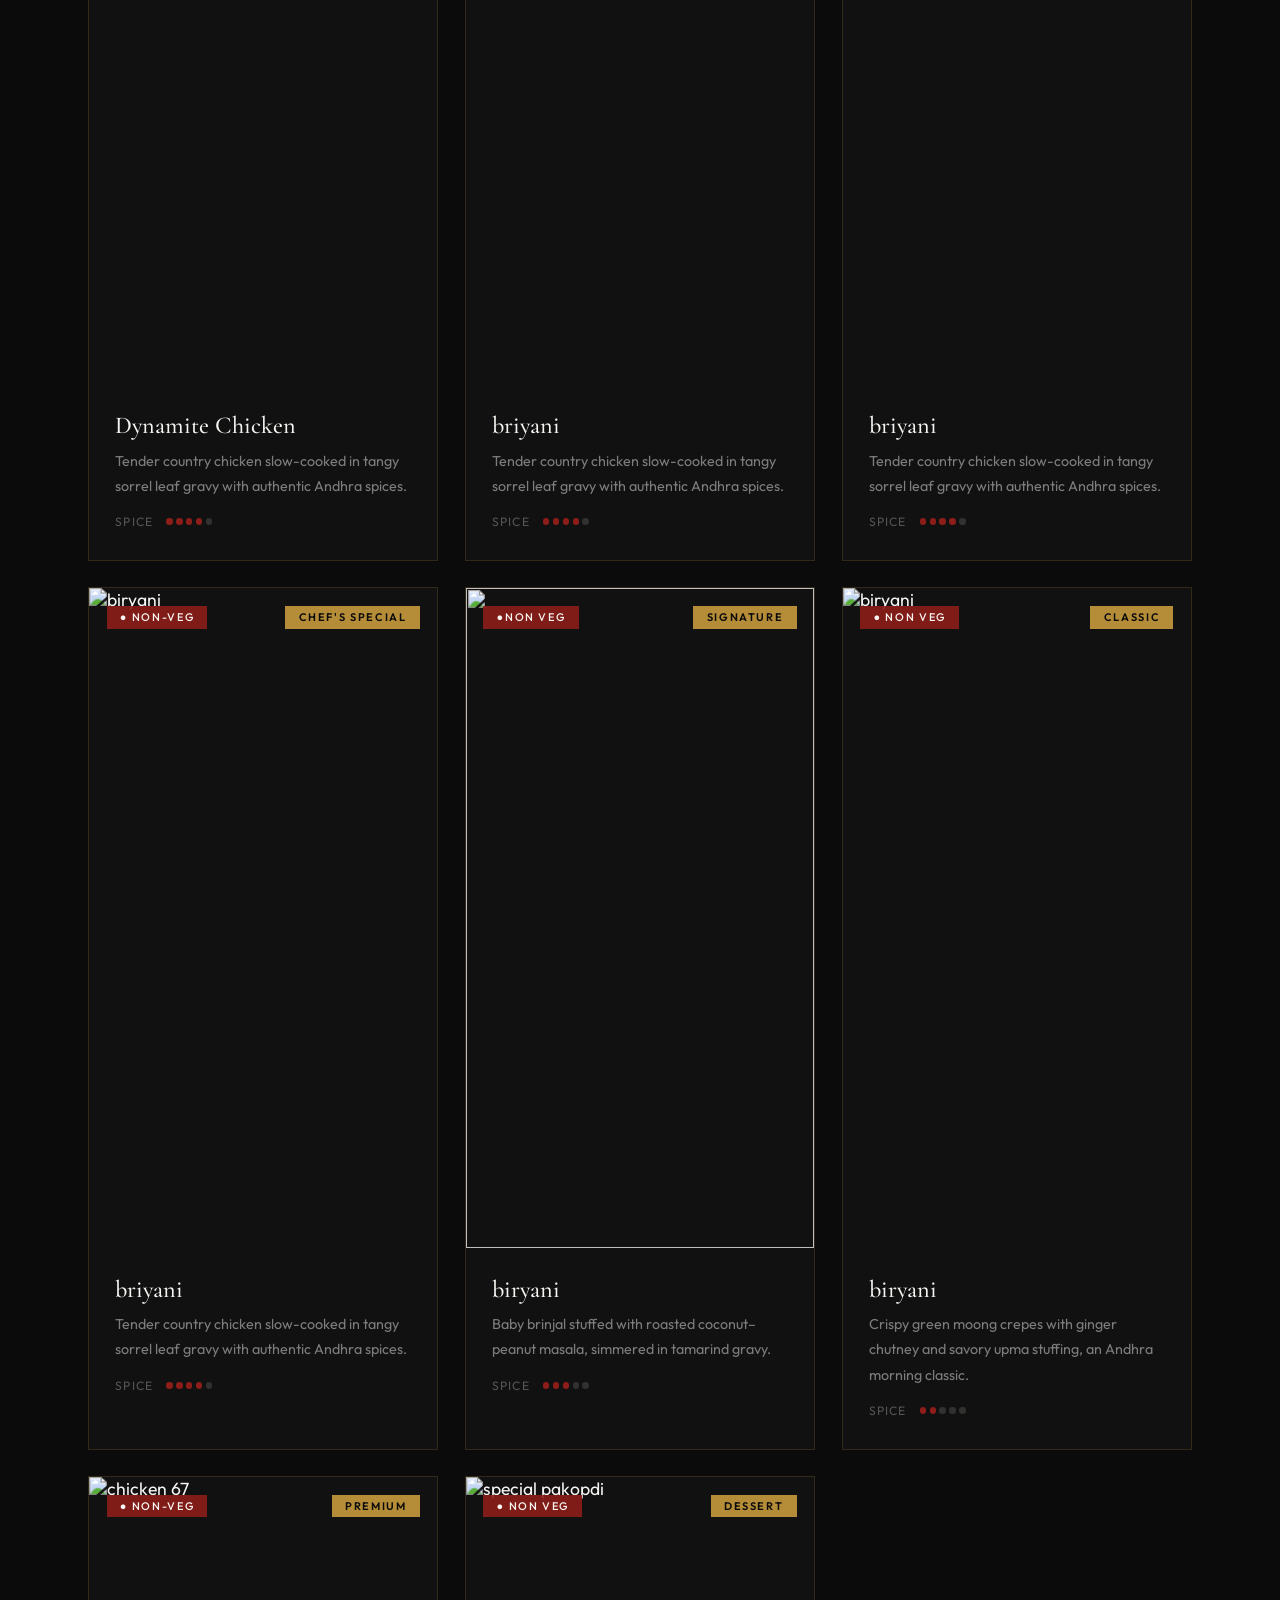
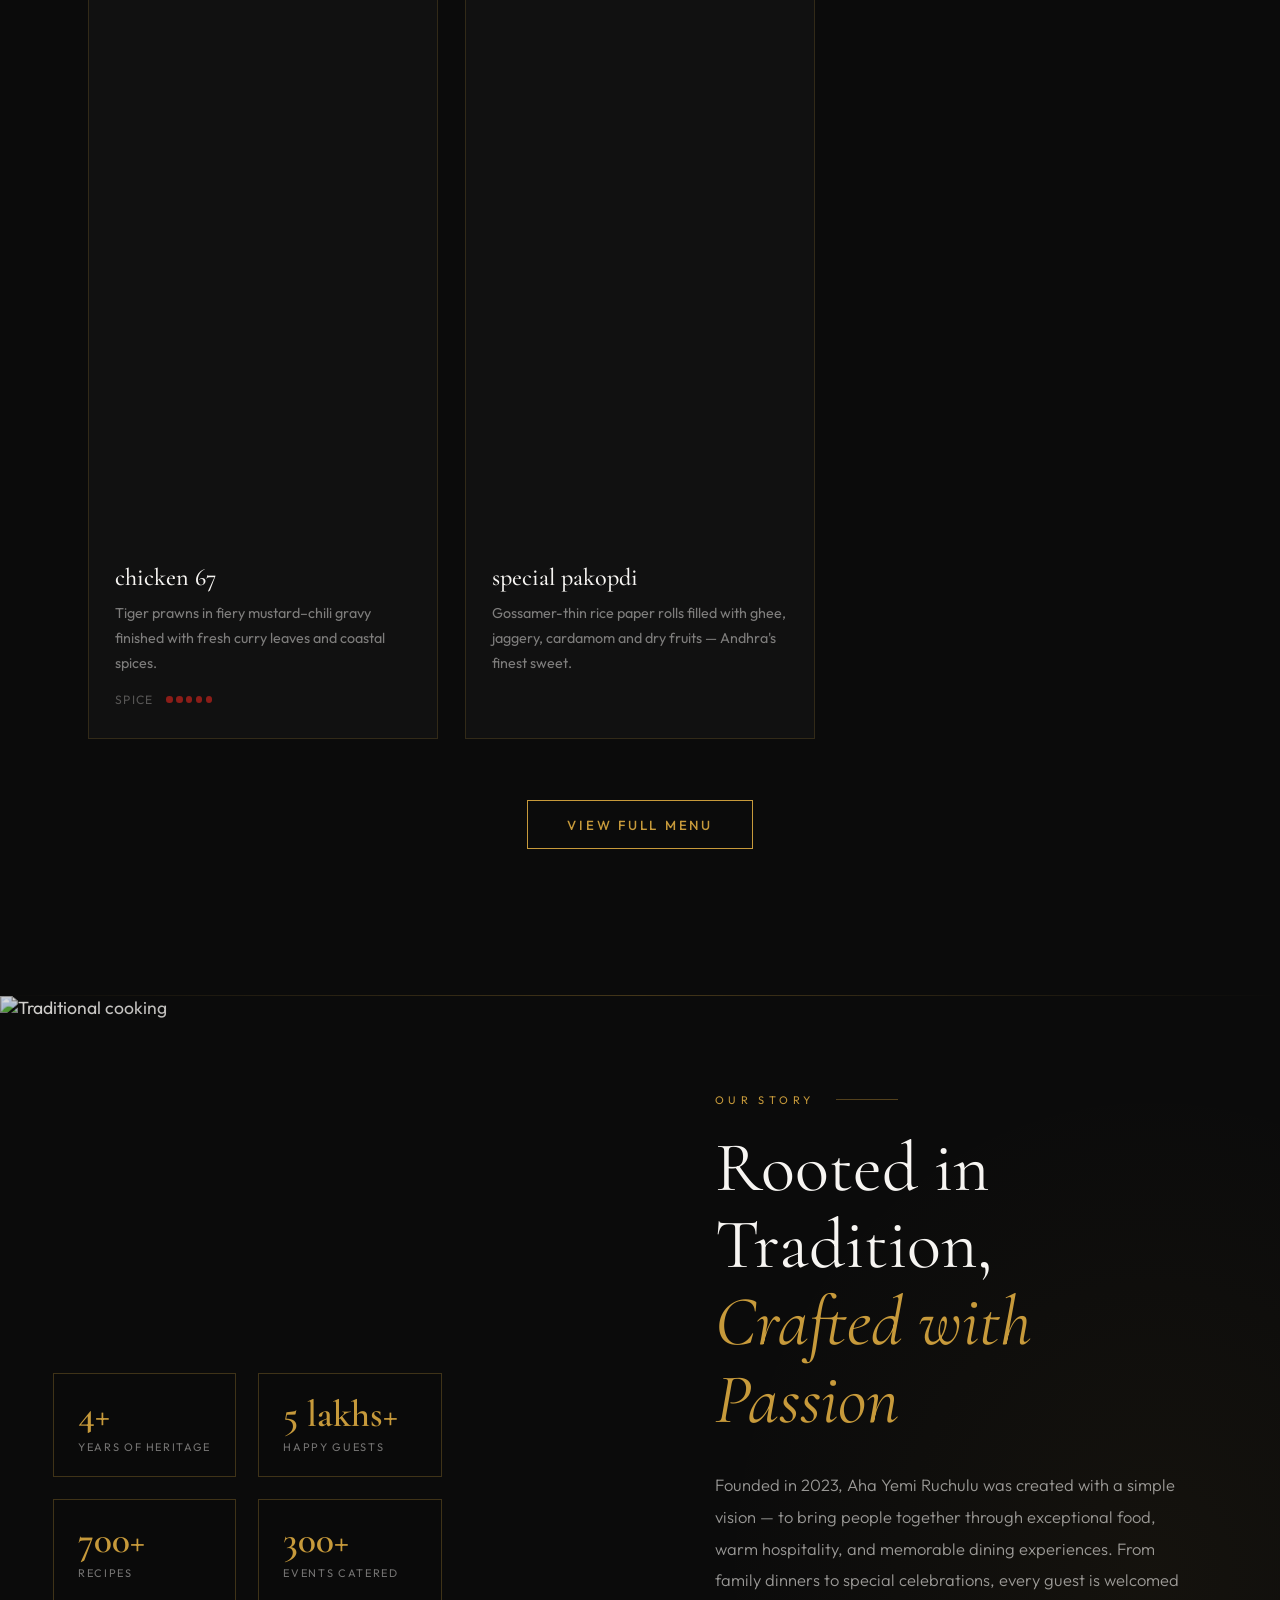
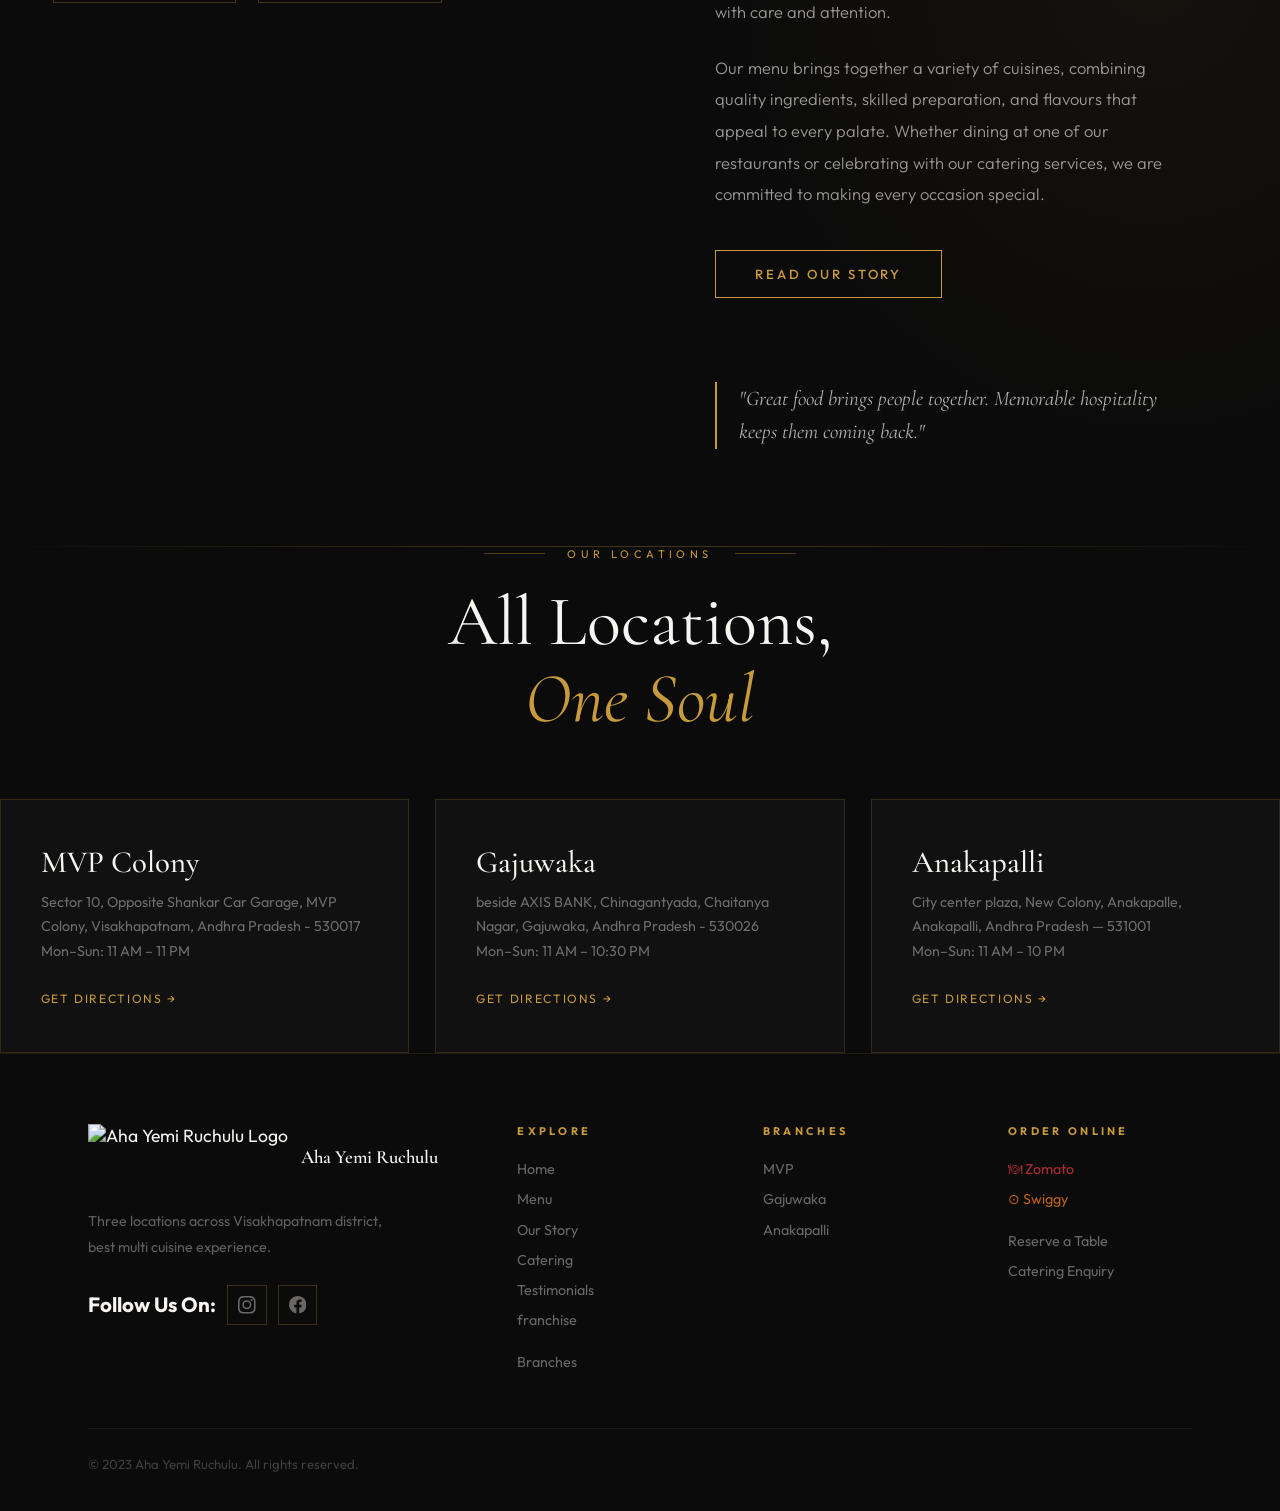
==== commit 0a980388: "Update index.html" ====
--- a/index.html
+++ b/index.html
@@ -19,12 +19,12 @@
 <!-- ═══ NAVBAR ═══ -->
 <nav id="navbar">
   <a href="index.html" class="nav-logo">
-   <div class="nav-logo-icon">
-  <img
-    class="logo-img"
-    src="https://res.cloudinary.com/dfei2jta8/image/upload/v1780741796/Aha-Logo_krzi1l.png"
-    alt="Aha Yemi Ruchulu Logo">
-</div>
+    <div class="nav-logo-icon">
+        <img
+          class="logo-img"
+          src="https://res.cloudinary.com/dfei2jta8/image/upload/v1780741796/Aha-Logo_krzi1l.png"
+          alt="Aha Yemi Ruchulu Logo">
+      </div>
     <div class="nav-logo-text"><h2>Aha Yemi Ruchulu</h2><span> The Kitchen</span></div>
   </a>
   <div class="nav-links">
@@ -116,7 +116,7 @@
 
     <div class="dish-card reveal delay-1">
       <div class="dish-card-img">
-        <img src="https://res.cloudinary.com/dfei2jta8/image/upload/v1780744576/DSC01365_jjas3i.jpg" alt="biryani">
+        <img src="https://res.cloudinary.com/dfei2jta8/image/upload/v1780746487/compressed_image_1_vus0yr.jpg" alt="biryani">
         <div class="dish-card-tags">
           <span class="tag-pill tag-nonv">● Non-Veg</span>
           <span class="tag-pill tag-gold">Chef's Special</span>
@@ -124,7 +124,7 @@
       </div>
       <div class="dish-info">
         <div class="dish-name-row">
-          <h3 class="dish-name">Starter 1</h3>
+          <h3 class="dish-name">Dynamite Chicken</h3>
         </div>
         <p class="dish-desc">Tender country chicken slow-cooked in tangy sorrel leaf gravy with authentic Andhra spices.</p>
         <div class="dish-meta">
@@ -136,7 +136,7 @@
 
     <div class="dish-card reveal delay-1">
       <div class="dish-card-img">
-        <img src="https://res.cloudinary.com/dfei2jta8/image/upload/v1780746436/compressed_image_1_cxt1rm.jpg" alt="biryani">
+        <img src="https://res.cloudinary.com/dfei2jta8/image/upload/v1780837479/compressed_image_8_eyihsj.jpg" alt="biryani">
         <div class="dish-card-tags">
           <span class="tag-pill tag-nonv">● Non-Veg</span>
           <span class="tag-pill tag-gold">Chef's Special</span>
@@ -144,7 +144,7 @@
       </div>
       <div class="dish-info">
         <div class="dish-name-row">
-          <h3 class="dish-name">Starter 2</h3>
+          <h3 class="dish-name">briyani</h3>
         </div>
         <p class="dish-desc">Tender country chicken slow-cooked in tangy sorrel leaf gravy with authentic Andhra spices.</p>
         <div class="dish-meta">
@@ -154,9 +154,49 @@
       </div>
     </div>
 
+    <div class="dish-card reveal delay-1">
+      <div class="dish-card-img">
+        <img src="https://res.cloudinary.com/dfei2jta8/image/upload/v1780744576/DSC01365_jjas3i.jpg" alt="biryani">
+        <div class="dish-card-tags">
+          <span class="tag-pill tag-nonv">● Non-Veg</span>
+          <span class="tag-pill tag-gold">Chef's Special</span>
+        </div>
+      </div>
+      <div class="dish-info">
+        <div class="dish-name-row">
+          <h3 class="dish-name">briyani</h3>
+        </div>
+        <p class="dish-desc">Tender country chicken slow-cooked in tangy sorrel leaf gravy with authentic Andhra spices.</p>
+        <div class="dish-meta">
+          <span style="font-size:11px;color:rgba(247,245,242,.3);letter-spacing:1px;text-transform:uppercase;">Spice</span>
+          <div class="spice"><div class="sp on"></div><div class="sp on"></div><div class="sp on"></div><div class="sp on"></div><div class="sp"></div></div>
+        </div>
+      </div>
+    </div>
+
+    <div class="dish-card reveal delay-1">
+      <div class="dish-card-img">
+        <img src="https://res.cloudinary.com/dfei2jta8/image/upload/v1780837843/compressed_image_osc9bn.jpg" alt="biryani">
+        <div class="dish-card-tags">
+          <span class="tag-pill tag-nonv">● Non-Veg</span>
+          <span class="tag-pill tag-gold">Chef's Special</span>
+        </div>
+      </div>
+      <div class="dish-info">
+        <div class="dish-name-row">
+          <h3 class="dish-name">briyani</h3>
+        </div>
+        <p class="dish-desc">Tender country chicken slow-cooked in tangy sorrel leaf gravy with authentic Andhra spices.</p>
+        <div class="dish-meta">
+          <span style="font-size:11px;color:rgba(247,245,242,.3);letter-spacing:1px;text-transform:uppercase;">Spice</span>
+          <div class="spice"><div class="sp on"></div><div class="sp on"></div><div class="sp on"></div><div class="sp on"></div><div class="sp"></div></div>
+        </div>
+      </div>
+    </div>
+
     <div class="dish-card reveal delay-3">
       <div class="dish-card-img">
-        <img src="https://res.cloudinary.com/dfei2jta8/image/upload/v1780745995/menu_image_k0zje6.jpg" >
+        <img src="https://res.cloudinary.com/dfei2jta8/image/upload/v1780838153/compressed_image_1_wr93b7.jpg" >
         <div class="dish-card-tags">
           <span class="tag-pill tag-nonv">●Non Veg</span>
           <span class="tag-pill tag-gold">Signature</span>
@@ -178,13 +218,14 @@
       <div class="dish-card-img">
         <img src="https://res.cloudinary.com/dfei2jta8/image/upload/v1780746291/compressed_image_iegauh.jpg" alt="biryani">
         <div class="dish-card-tags">
+          <!-- <span class="tag-pill tag-veg">● Non Veg</span> -->
           <span class="tag-pill tag-nonv">● Non Veg</span>
           <span class="tag-pill tag-gold">Classic</span>
         </div>
       </div>
       <div class="dish-info">
         <div class="dish-name-row">
-          <h3 class="dish-name">potlam biryani</h3>
+          <h3 class="dish-name">biryani</h3>
           <!-- <span class="dish-price">₹180</span> -->
         </div>
         <p class="dish-desc">Crispy green moong crepes with ginger chutney and savory upma stuffing, an Andhra morning classic.</p>
@@ -225,7 +266,7 @@
       </div>
       <div class="dish-info">
         <div class="dish-name-row">
-          <h3 class="dish-name">manchuria</h3>
+          <h3 class="dish-name">special pakopdi</h3>
         </div>
         <p class="dish-desc">Gossamer-thin rice paper rolls filled with ghee, jaggery, cardamom and dry fruits — Andhra's finest sweet.</p>
       </div>
@@ -242,7 +283,7 @@
 <!-- ═══ STORY STRIP ═══ -->
 <section class="story-strip">
   <div class="story-img reveal-l">
-    <img src="assets/DSC01334.JPG" alt="Traditional cooking">
+    <img src="https://res.cloudinary.com/dfei2jta8/image/upload/v1780837681/compressed_image_9_vnakz1.jpg" alt="Traditional cooking">
     <div class="story-stats">
       <div class="stat-box"><div class="stat-num" data-count="15" data-suffix="+">4+</div><div class="stat-label">Years Of Heritage</div></div>
       <div class="stat-box"><div class="stat-num" data-count="500000" data-suffix="+">5 lakhs+</div><div class="stat-label">Happy Guests</div></div>
@@ -307,7 +348,10 @@
   <div class="footer-grid">
     <div class="footer-brand">
       <div class="footer-brand-logo"><div class="">
-        <span><img src="https://res.cloudinary.com/dfei2jta8/image/upload/v1780741796/Aha-Logo_krzi1l.png" style="width: 80px; height: 90px;"></span>
+        <img
+          class="logo-img"
+          src="https://res.cloudinary.com/dfei2jta8/image/upload/v1780741796/Aha-Logo_krzi1l.png"
+          alt="Aha Yemi Ruchulu Logo">
       </div><h3>Aha Yemi Ruchulu</h3></div>
       <p>Three locations across Visakhapatnam district, best multi cuisine experience.</p>
       <div class="footer-socials">
--- a/css/style.css
+++ b/css/style.css
@@ -369,7 +369,7 @@
 }
 .dish-card-img { position:relative; overflow:hidden; }
 .dish-card-img img {
-  width:100%; height:300px; object-fit:cover;
+  width:100%; height:600px; object-fit:cover;
   transition:transform .8s cubic-bezier(.16,1,.3,1);
 }
 .dish-card:hover .dish-card-img img { transform:scale(1.08); }
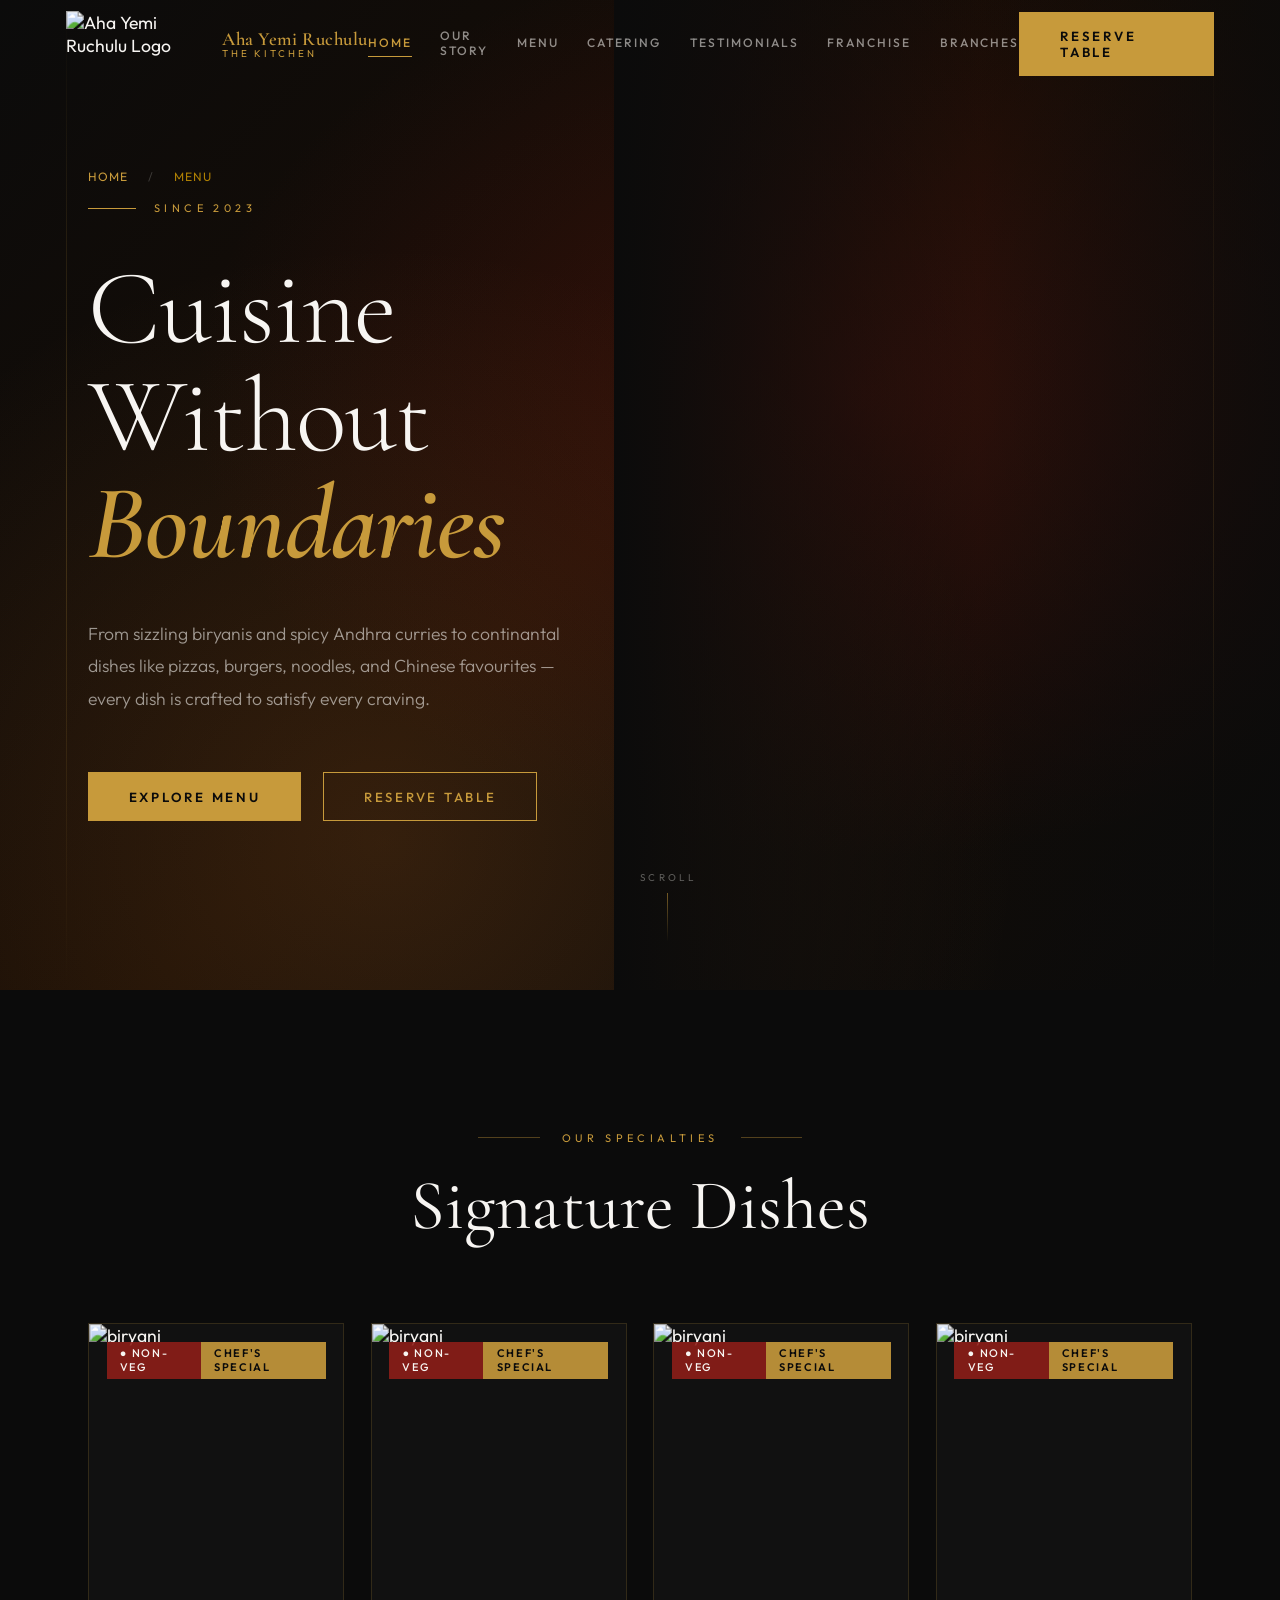
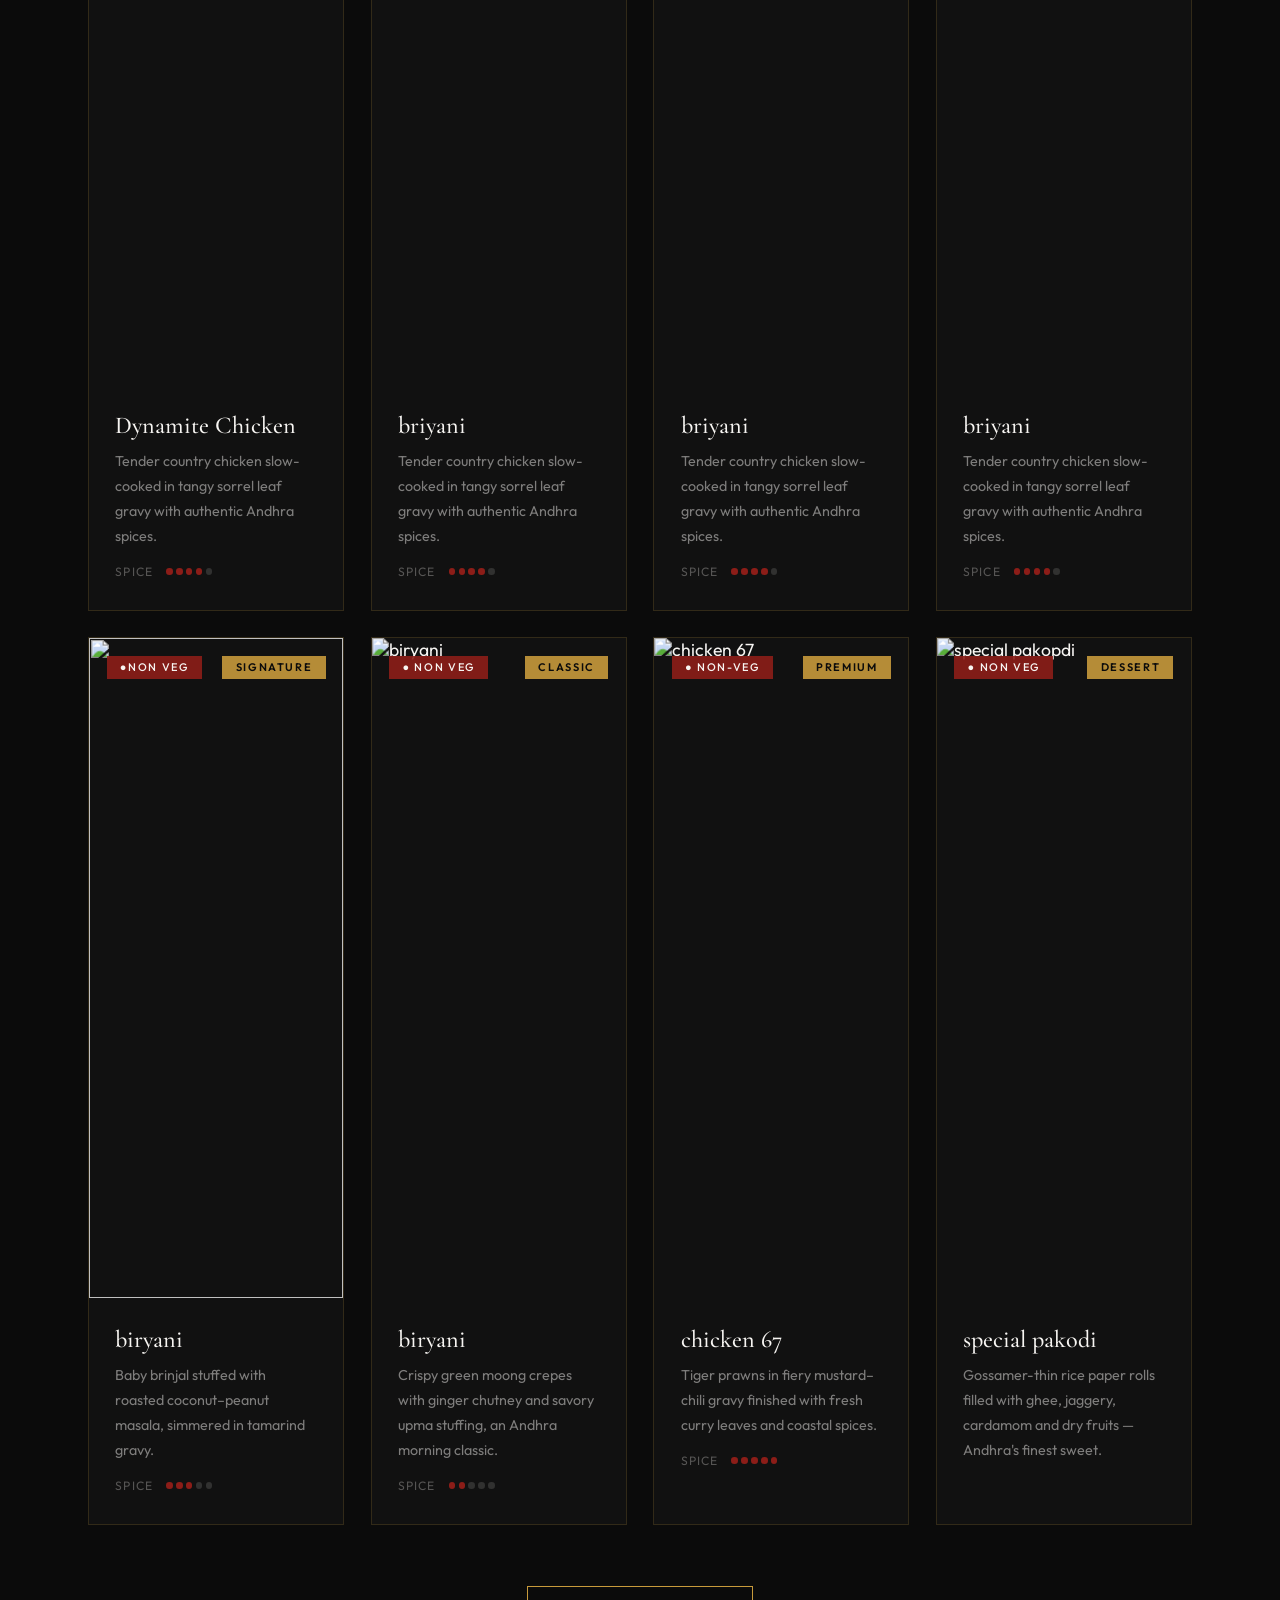
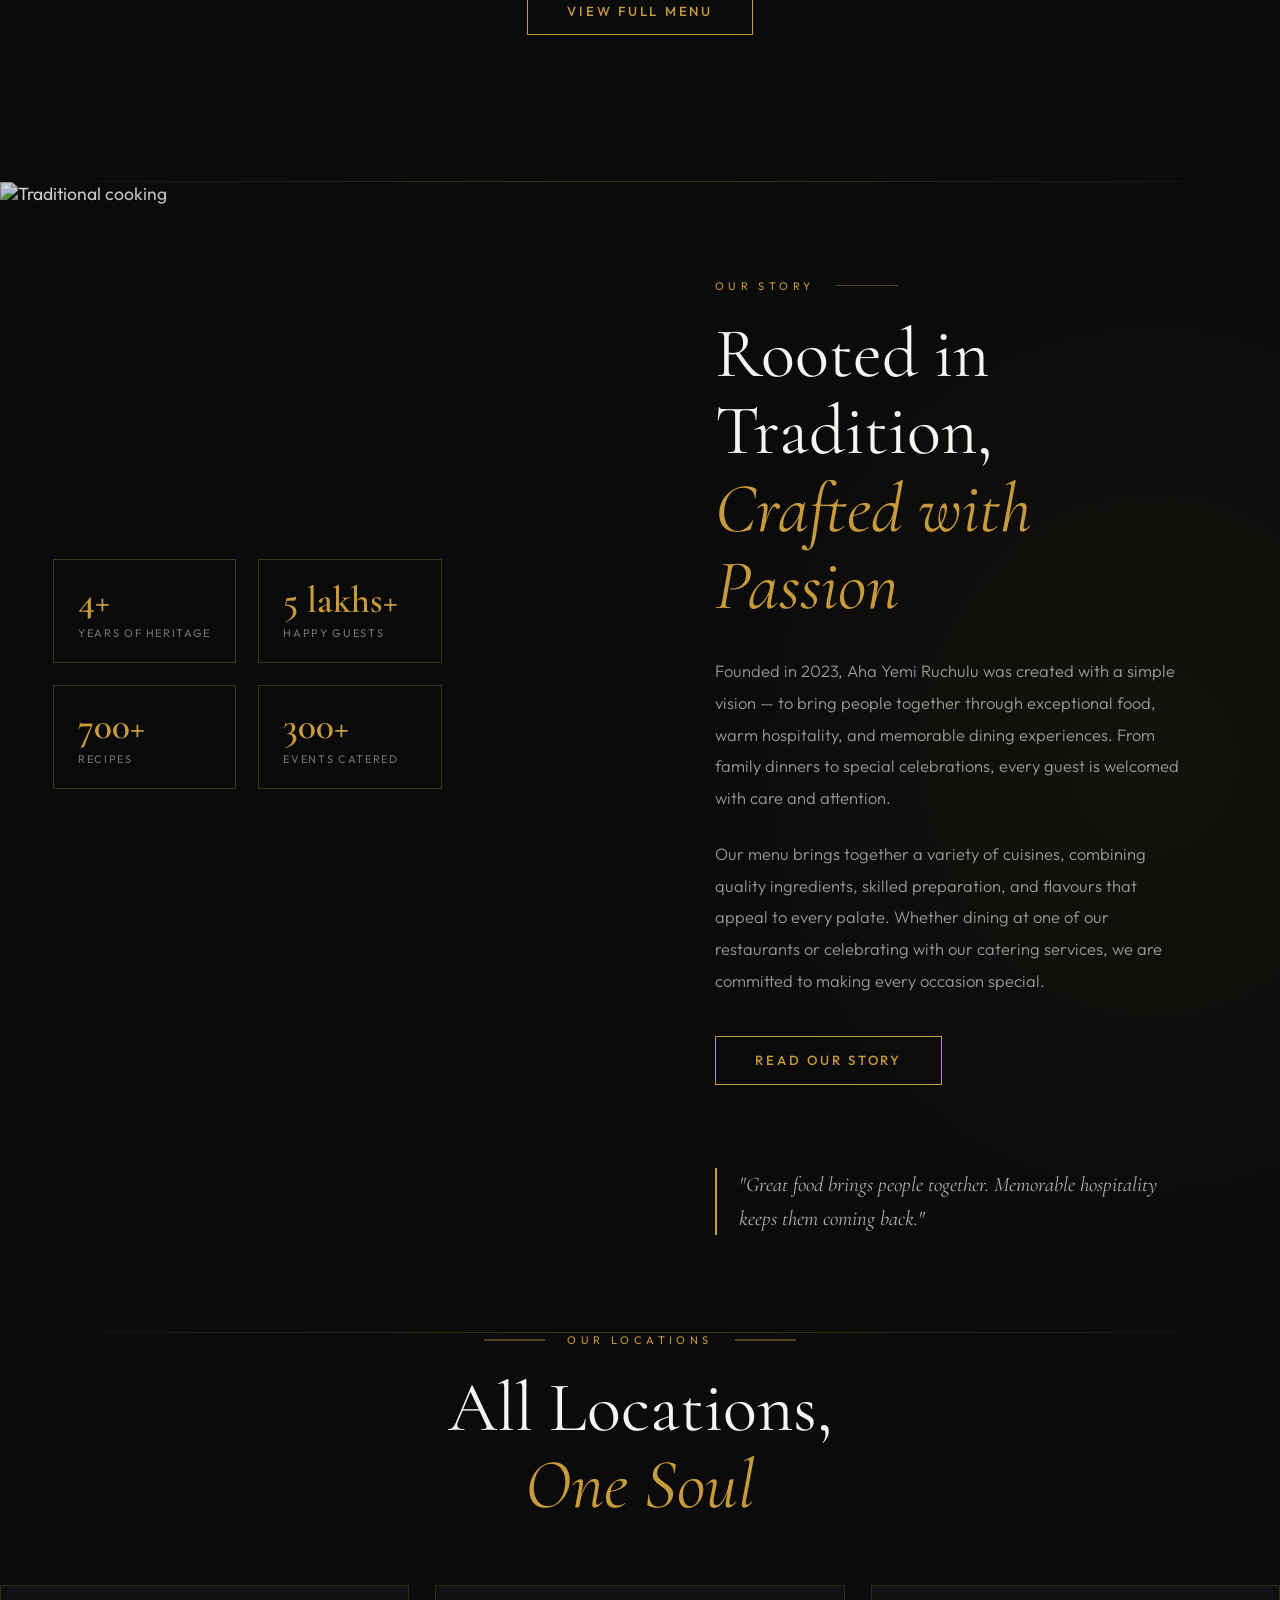
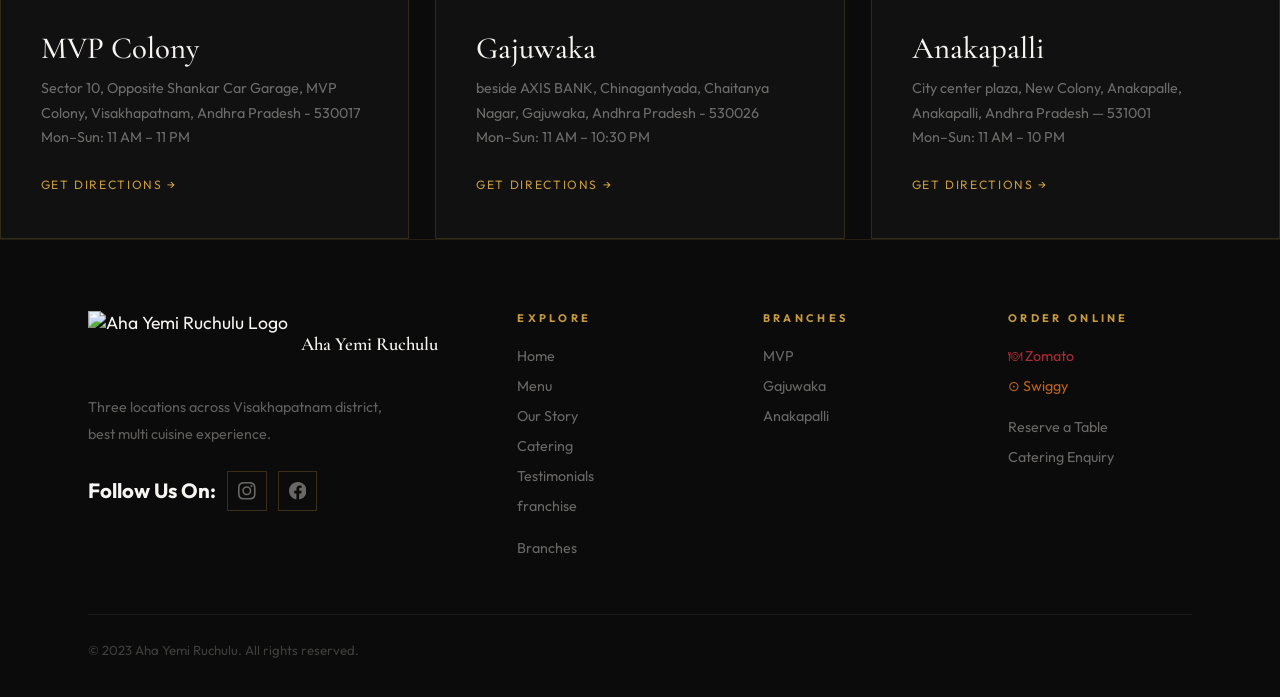
==== commit 89318cfe: "Update index.html" ====
--- a/index.html
+++ b/index.html
@@ -266,7 +266,7 @@
       </div>
       <div class="dish-info">
         <div class="dish-name-row">
-          <h3 class="dish-name">special pakopdi</h3>
+          <h3 class="dish-name">special pakodi</h3>
         </div>
         <p class="dish-desc">Gossamer-thin rice paper rolls filled with ghee, jaggery, cardamom and dry fruits — Andhra's finest sweet.</p>
       </div>
--- a/css/style.css
+++ b/css/style.css
@@ -357,7 +357,7 @@
    INDEX — DISHES SECTION
 ═══════════════════════════════════════════════ */
 .dishes-section { padding:128px 80px; }
-.dishes-grid { display:grid; grid-template-columns:repeat(3,1fr); gap:24px; }
+.dishes-grid { display:grid; grid-template-columns:repeat(4,1fr); gap:24px; }
 .dish-card {
   background:var(--card); border:1px solid var(--bdr); overflow:hidden;
   transition:border-color .5s, box-shadow .5s, transform .5s cubic-bezier(.16,1,.3,1);
@@ -962,7 +962,6 @@
     height: 16px;
   }
 }
-
 .logo-img{
   height:60px;
   width:auto;
@@ -970,13 +969,13 @@
   object-fit:contain;
   display:block;
 }
+
 .nav-logo-icon{
   display:flex;
   align-items:center;
   justify-content:center;
   overflow:visible;
 }
-
 html {
   zoom: 1.1;
 }
